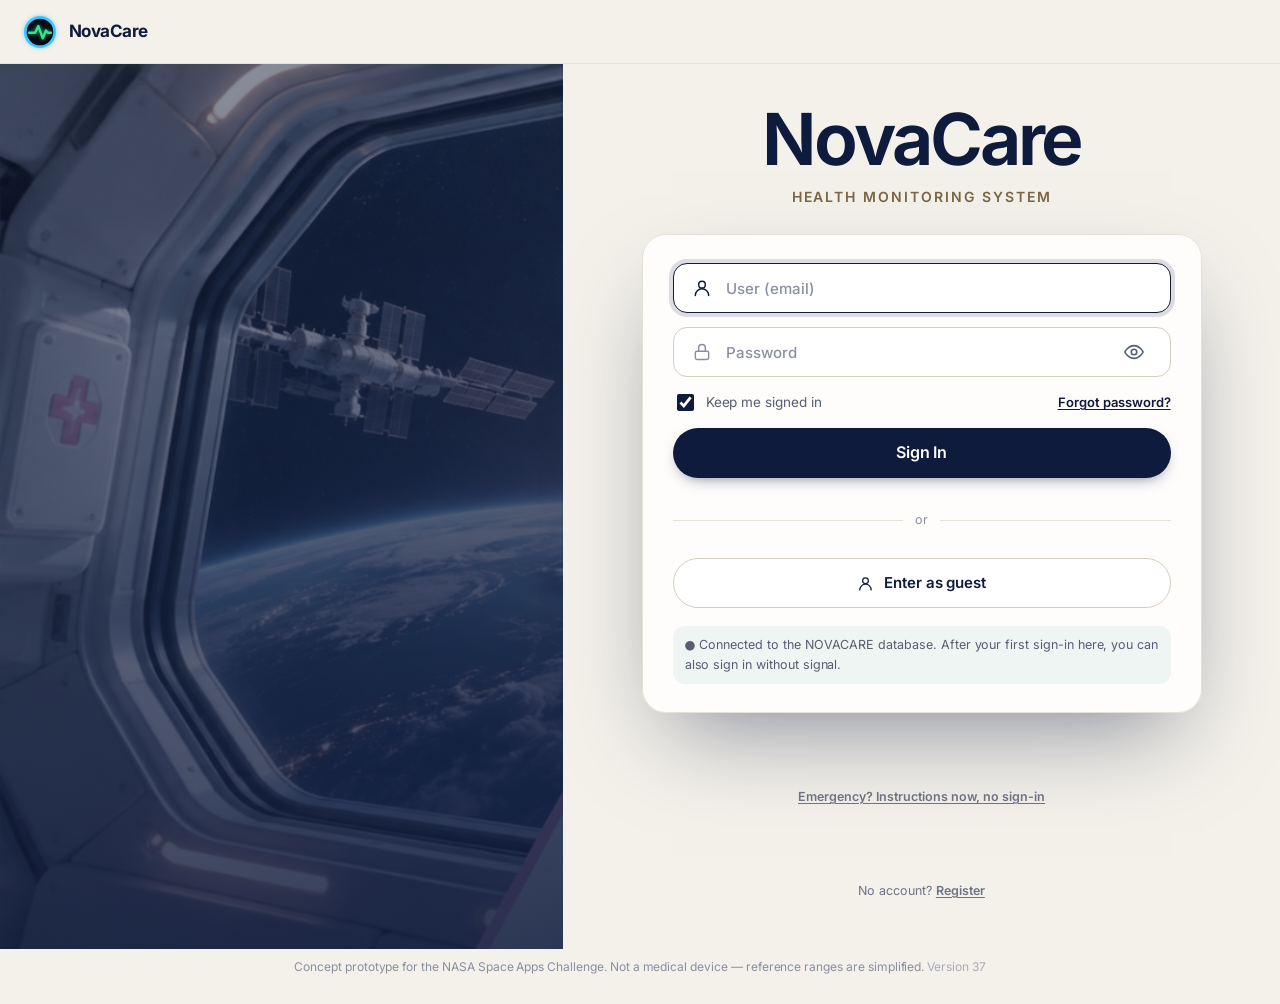
==== index.html @ 6ecf4dc8 "Fixes from the astronaut test: calibrated alerts, symptoms in the check-in, Spanish answers, version" ====
<!doctype html>
<html lang="en">
<head>
  <meta charset="utf-8">
  <meta name="viewport" content="width=device-width, initial-scale=1">
  <title>NovaCare — Health Monitoring System</title>
  <meta name="description" content="A self-assessment health monitor for astronauts on long-duration missions.">
  <link rel="icon" type="image/svg+xml" href="img/logo.svg">
  <link rel="apple-touch-icon" href="img/logo.svg">
  <link rel="preload" href="fonts/inter-latin-wght-normal.woff2" as="font" type="font/woff2" crossorigin>
  <link rel="preload" href="fonts/fraunces-latin-wght-normal.woff2" as="font" type="font/woff2" crossorigin>
  <link rel="stylesheet" href="css/styles.css">
  <meta name="theme-color" content="#0f1b3d">
  <script>try { document.documentElement.dataset.theme = localStorage.getItem("novacare.theme") || "light"; } catch (e) { document.documentElement.dataset.theme = "light"; }</script>
</head>
<body>
  <a class="skip" href="#app">Skip to content</a>
  <header class="top" id="top"></header>
  <div id="banner"></div>
  <div class="shell"><nav id="nav" aria-label="Sections"></nav><main id="app" tabindex="-1"></main></div>
  <footer class="foot">Concept prototype for the NASA Space Apps Challenge. Not a medical device — reference ranges are simplified. <span class="ver">Version 37</span></footer>
  <div id="modal" hidden></div>
  <div id="toast" role="status" aria-live="polite"></div>
  <script src="js/data.js"></script>
  <script src="js/osdr.js"></script>
  <script src="js/icons.js"></script>
  <script src="js/art.js"></script>
  <script src="js/config.js"></script>
  <script src="js/vendor/supabase.js"></script>
  <script src="js/auth.js"></script>
  <script src="js/engine.js"></script>
  <script src="js/crew.js"></script>
  <script src="js/missions.js"></script>
  <script src="js/sections.js"></script>
  <script src="js/medical.js"></script>
  <script src="js/kb.js"></script>
  <script src="js/rules.js"></script>
  <script src="js/llm.js"></script>
  <script src="js/status.js"></script>
  <script src="js/reminders.js"></script>
  <script src="js/predict.js"></script>
  <script src="js/log.js"></script>
  <script src="js/earth.js"></script>
  <script src="js/coach.js"></script>
  <script src="js/insight.js"></script>
  <script src="js/app.js"></script>
</body>
</html>
---- css/styles.css ----
/* NOVACARE — interface styles.
   Direction: a premium clinic you carry into orbit. Calm ivory and white surfaces (a dark
   mode for the sleep cycle), one deep-teal brand colour for action, status colours used only
   for health and always paired with a symbol or label. Fraunces for headlines and key
   numbers, Inter for everything you read and tap. Motion is quick, eased, and optional. */

@font-face { font-family: "Inter"; src: url("../fonts/inter-latin-wght-normal.woff2") format("woff2"); font-weight: 100 900; font-display: swap;
  unicode-range: U+0000-00FF, U+0131, U+0152-0153, U+02BB-02BC, U+02C6, U+02DA, U+02DC, U+0304, U+0308, U+0329, U+2000-206F, U+20AC, U+2122, U+2191, U+2193, U+2212, U+2215, U+FEFF, U+FFFD; }
@font-face { font-family: "Inter"; src: url("../fonts/inter-latin-ext-wght-normal.woff2") format("woff2"); font-weight: 100 900; font-display: swap;
  unicode-range: U+0100-02BA, U+02BD-02C5, U+02C7-02CC, U+02CE-02D7, U+02DD-02FF, U+0304, U+0308, U+0329, U+1D00-1DBF, U+1E00-1E9F, U+1EF2-1EFF, U+2020, U+20A0-20AB, U+20AD-20C0, U+2113, U+2C60-2C7F, U+A720-A7FF; }
@font-face { font-family: "Fraunces"; src: url("../fonts/fraunces-latin-wght-normal.woff2") format("woff2"); font-weight: 100 900; font-display: swap; }

/* ---------- tokens ---------- */
:root, [data-theme="light"] {
  color-scheme: light;
  --bg: #eaf5fc; --surface: #ffffff; --surface-2: #f1f7fd; --surface-3: #e2edf9;
  --line: #dde9f6; --line-strong: #c3d5ea; --glass-line: rgb(255 255 255 / 0.9);
  --ink: #0c1f6b; --muted: #55648f; --faint: #64729b;
  --brand: #0b2a8f; --brand-hover: #081f6e; --on-brand: #ffffff; --brand-soft: #e3ecff; --brand-ink: #0b2a8f;
  --accent: #ff4f9a; --accent-soft: #ffe4f0; --accent-ink: #cf2274;
  --ok: #157347; --warn: #9a5a00; --alert: #c03d0c; --crit: #bf2430; --none: #8a97b5;
  --sos: #c42530; --sos-hover: #a51e28; --sos-soft: #fdecec; --sos-ink: #9b1c25;
  --sh-1: 0 1px 2px rgb(20 50 120 / 0.04), 0 10px 28px -16px rgb(20 50 120 / 0.22);
  --sh-2: 0 2px 4px rgb(20 50 120 / 0.04), 0 18px 40px -18px rgb(20 50 120 / 0.3);
  --sh-3: 0 30px 70px -24px rgb(12 31 107 / 0.45);
  --overlay: rgb(12 24 70 / 0.38);
  --hero: linear-gradient(120deg, #e4f1ff 0%, #ffffff 58%, #ffeef6 100%);
  --holo: linear-gradient(180deg, #eaf6fe, #dcefff);
  --crew-0: #2f6bff; --crew-1: #cf2274; --crew-2: #7c5cff; --crew-3: #5b6788; --crew-4: #12806f; --crew-5: #c2540a;
}
[data-theme="dark"] {
  color-scheme: dark;
  --bg: #070d24; --surface: #101a3d; --surface-2: #15214a; --surface-3: #1c2a5a;
  --line: #22316a; --line-strong: #31437f; --glass-line: rgb(255 255 255 / 0.07);
  --ink: #e9eeff; --muted: #a6b3da; --faint: #8f9cc6;
  --brand: #8fb0ff; --brand-hover: #aec6ff; --on-brand: #06103a; --brand-soft: #1b2b66; --brand-ink: #a9c2ff;
  --accent: #ff7ab5; --accent-soft: #3c1b3d; --accent-ink: #ff9cc8;
  --ok: #46cf8f; --warn: #f0b44a; --alert: #f5925a; --crit: #f47378; --none: #7482ad;
  --sos: #d9343e; --sos-hover: #ef4650; --sos-soft: #3a1618; --sos-ink: #ffb3b6;
  --sh-1: 0 0 0 1px rgb(255 255 255 / 0.02), 0 12px 30px -18px rgb(0 0 0 / 0.7);
  --sh-2: 0 14px 36px -14px rgb(0 0 0 / 0.7);
  --sh-3: 0 30px 80px -20px rgb(0 0 0 / 0.8);
  --overlay: rgb(2 5 18 / 0.72);
  --hero: linear-gradient(120deg, #16245a 0%, #101a3d 60%, #2a1a45 100%);
  --holo: linear-gradient(180deg, #eaf6fe, #cfe6fb);
  --crew-0: #8fb0ff; --crew-1: #ff9cc8; --crew-2: #b9a6ff; --crew-3: #cbd5e1; --crew-4: #6fe0cf; --crew-5: #fdba74;
}
@property --tab { syntax: "<color>"; inherits: true; initial-value: #2f6bff; }
:root {
  --r-xs: 8px; --r-sm: 14px; --r: 24px; --r-lg: 28px;
  --serif: "Inter", system-ui, -apple-system, "Segoe UI", Roboto, sans-serif;
  --sans: "Inter", system-ui, -apple-system, "Segoe UI", Roboto, sans-serif;
  --head-h: 72px; --nav-w: 150px;
  --ease: cubic-bezier(0.22, 1, 0.36, 1);
  --t-fast: 140ms; --t: 220ms;
  transition: --tab 520ms ease;
}

/* ---------- base ---------- */
* { box-sizing: border-box; }
html { -webkit-text-size-adjust: 100%; scroll-behavior: smooth; scroll-padding-top: calc(var(--head-h) + 16px); scrollbar-color: var(--line-strong) transparent; }
body { margin: 0; background: var(--bg); color: var(--ink); font: 15px/1.55 var(--sans); min-height: 100vh; -webkit-font-smoothing: antialiased; transition: background-color var(--t) ease, color var(--t) ease; }
::selection { background: var(--brand); color: var(--on-brand); }
body.lock { overflow: hidden; }
h1, h2, h3, p { margin: 0; }
h1 { font: 750 32px/1.12 var(--serif); letter-spacing: -0.02em; text-wrap: balance; font-variation-settings: "opsz" 72; }
h2 { font-size: 16.5px; font-weight: 620; letter-spacing: -0.01em; text-wrap: balance; }
h3 { font-size: 12px; font-weight: 600; letter-spacing: 0.06em; text-transform: uppercase; color: var(--muted); }
button, select { font: inherit; color: inherit; cursor: pointer; background: none; border: 0; padding: 0; text-align: inherit; }
a { color: var(--brand-ink); text-underline-offset: 3px; }
:focus-visible { outline: 2px solid var(--brand); outline-offset: 2px; border-radius: 6px; }
.muted { color: var(--muted); } .small { font-size: 13px; } .center { text-align: center; }
.label { font-size: 12.5px; font-weight: 600; color: var(--muted); }
.sub { font-size: 13px; color: var(--muted); margin-top: 3px; }
.num, td, dd, .md b, .tile-v b, .kpi b, .row-val, .v-val, .d-val, .stats b, .crew-score b, .mh-day, .heat td, .counts b { font-feature-settings: "tnum" 1; }
.ic { width: 18px; height: 18px; flex: none; fill: none; stroke: currentColor; stroke-width: 1.75; stroke-linecap: round; stroke-linejoin: round; }
.ic.lg { width: 40px; height: 40px; stroke-width: 1.3; color: var(--brand-ink); }
.grow { flex: 1; min-width: 0; }
.skip { position: absolute; left: -999px; top: 8px; z-index: 100; background: var(--brand); color: var(--on-brand); padding: 8px 12px; border-radius: var(--r-sm); }
.skip:focus { left: 8px; }
.hide-s { display: inline-flex; }

/* status colours (always paired with a symbol or a word) */
.l0 { --c: var(--ok); } .l1 { --c: var(--warn); } .l2 { --c: var(--alert); } .l3 { --c: var(--crit); } .ln { --c: var(--none); }
.mk { color: var(--c); display: inline-block; width: 1em; text-align: center; font-size: 0.82em; flex: none; }
.dot { width: 8px; height: 8px; border-radius: 50%; background: var(--c); flex: none; display: inline-block; box-shadow: 0 0 0 3px color-mix(in srgb, var(--c) 18%, transparent); }
b.l0, b.l1, b.l2, b.l3, span.l0, span.l1, span.l2, span.l3, td.l0, td.l1, td.l2, td.l3, p.l2 { color: var(--c); }

/* ---------- header ---------- */
.top { position: sticky; top: 0; z-index: 20; height: var(--head-h); display: flex; align-items: center; gap: 16px; padding: 0 24px; background: color-mix(in srgb, var(--bg) 92%, transparent); border-bottom: 1px solid var(--line); }
.brand { display: flex; align-items: center; gap: 11px; min-width: 0; }
.brand svg { width: 34px; height: 34px; flex: none; }
.brand circle { fill: var(--brand); stroke: none; }
.brand path { fill: none; stroke: var(--on-brand); stroke-width: 2.2; stroke-linecap: round; stroke-linejoin: round; }
.brand b { display: block; font: 750 17px/1.1 var(--serif); letter-spacing: 0.01em; }
.brand span { font-size: 12px; color: var(--muted); }
.top-r { margin-left: auto; display: flex; align-items: center; gap: 8px; }
.chip { display: inline-flex; align-items: center; gap: 7px; height: 36px; padding: 0 12px; border-radius: 999px; background: var(--surface); border: 1px solid var(--line); font-size: 13px; color: var(--muted); white-space: nowrap; transition: color var(--t-fast), border-color var(--t-fast), background var(--t-fast); }
.chip .ic { width: 16px; height: 16px; }
.chip:hover { color: var(--ink); border-color: var(--line-strong); }
.chip.icon-only { width: 36px; padding: 0; justify-content: center; }
.chip.sync.synced .ic { color: var(--ok); } .chip.sync.offline .ic, .chip.sync.pending .ic { color: var(--warn); }
.chip.sync.relink, .chip.sync.error { border-color: color-mix(in srgb, var(--alert) 50%, var(--line)); color: var(--ink); } .chip.sync.relink .ic, .chip.sync.error .ic { color: var(--alert); }
.chip.sync.syncing .ic { animation: spin 1.1s linear infinite; }
@keyframes spin { to { transform: rotate(360deg); } }
.md { display: flex; align-items: center; gap: 6px; height: 36px; padding: 0 4px 0 13px; border-radius: 999px; background: var(--surface); border: 1px solid var(--line); font-size: 12px; font-weight: 600; color: var(--muted); }
.md b { font: 750 16px var(--serif); color: var(--ink); }
.md button { width: 28px; height: 28px; border-radius: 50%; display: grid; place-content: center; color: var(--brand-ink); transition: background var(--t-fast), color var(--t-fast); }
.md button:hover { background: var(--brand); color: var(--on-brand); }
.md .ic { width: 16px; height: 16px; }
.user-chip { display: flex; align-items: center; gap: 8px; height: 36px; padding: 0 4px; border-radius: 999px; background: var(--surface); border: 1px solid var(--line); font-size: 13px; }
.user-chip .avatar { width: 28px; height: 28px; border-radius: 50%; display: grid; place-content: center; background: var(--brand-soft); color: var(--brand-ink); font-weight: 700; font-size: 11px; }
.user-chip .uname { max-width: 140px; overflow: hidden; text-overflow: ellipsis; white-space: nowrap; }
.user-chip button { width: 28px; height: 28px; border-radius: 50%; display: grid; place-content: center; color: var(--muted); transition: color var(--t-fast), background var(--t-fast); }
.user-chip button:hover { background: var(--sos-soft); color: var(--crit); }
.user-chip .ic { width: 16px; height: 16px; }

/* ---------- shell ---------- */
.shell { display: grid; grid-template-columns: var(--nav-w) minmax(0, 1fr); min-height: calc(100vh - var(--head-h)); }
body.signed-out .shell { grid-template-columns: minmax(0, 1fr); } body.signed-out #nav { display: none; }
#nav { position: sticky; top: var(--head-h); height: calc(100vh - var(--head-h)); padding: 20px 14px; display: flex; flex-direction: column; }
#nav ul { position: relative; list-style: none; margin: 0; padding: 0; display: grid; gap: 4px; }
.ind { position: absolute; top: 0; left: 0; z-index: 0; pointer-events: none; border-radius: 12px; background: var(--surface); box-shadow: var(--sh-1), 0 0 0 1px var(--line); transition: transform 380ms var(--ease), width 380ms var(--ease), height 380ms var(--ease), opacity var(--t); }
.nav-i .ls { display: none; }
.nav-i .ic { transition: transform 380ms var(--ease), color var(--t-fast); } .nav-i.on .ic { transform: scale(1.12); } .nav-i:active { transform: scale(0.97); }
.brand[data-act] { cursor: pointer; border-radius: 12px; }
.nav-i { position: relative; z-index: 1; width: 100%; display: flex; align-items: center; gap: 12px; padding: 10px 14px; border-radius: 12px; color: var(--muted); font-size: 14.5px; font-weight: 550; transition: color var(--t-fast), background var(--t-fast), box-shadow var(--t-fast); }
.nav-i:hover { color: var(--ink); background: var(--surface-3); }
.nav-i.on { color: var(--ink); }
.nav-i.on .ic { color: var(--brand-ink); }
.nav-badge { margin-left: auto; min-width: 20px; height: 20px; padding: 0 6px; border-radius: 10px; background: var(--sos); color: #fff; font: 700 11px/20px var(--sans); font-style: normal; text-align: center; }
.nav-foot { margin-top: auto; padding: 0 14px; font-size: 12px; color: var(--faint); }

#banner:empty { display: none; }
.banner { display: flex; align-items: center; gap: 12px; padding: 11px 24px; background: var(--sos); color: #fff; font-size: 14px; }
.banner + .banner { border-top: 1px solid rgb(255 255 255 / 0.25); }
.banner p { flex: 1; min-width: 0; } .banner .ic { width: 20px; height: 20px; }

main { width: 100%; max-width: 1240px; margin: 0 auto; padding: 28px 32px 56px; display: grid; gap: 20px; align-content: start; outline: none; }
.foot { text-align: center; color: var(--faint); font-size: 12px; padding: 8px 20px 28px; }
body:not(.signed-out) .foot { display: none; }

/* page header & personal sub-navigation */
.page-h { display: flex; align-items: flex-end; justify-content: space-between; gap: 16px; flex-wrap: wrap; }
.page-h p { color: var(--muted); font-size: 14.5px; margin-top: 6px; max-width: 70ch; }
.page-a { display: flex; gap: 8px; flex-wrap: wrap; }
.subnav { position: relative; display: inline-flex; gap: 2px; padding: 4px; background: var(--surface-3); border-radius: 999px; justify-self: start; max-width: 100%; overflow-x: auto; scrollbar-width: none; }
.subnav button { display: inline-flex; align-items: center; gap: 8px; padding: 8px 16px; border-radius: 999px; font-size: 14px; font-weight: 550; color: var(--muted); white-space: nowrap; transition: color var(--t-fast), background var(--t-fast), box-shadow var(--t-fast); }
.subnav button:hover { color: var(--ink); }
.subnav button { position: relative; z-index: 1; }
.subnav button.on { color: var(--ink); }
.subnav .ind { border-radius: 999px; box-shadow: var(--sh-1), 0 1px 3px rgb(16 32 31 / 0.08); }
.subnav button.on .ic { color: var(--brand-ink); }
.subnav .ic { width: 16px; height: 16px; }

/* ---------- surfaces ---------- */
.card { background: var(--surface); border: 1px solid var(--line); border-radius: var(--r); padding: 22px; min-width: 0; box-shadow: var(--sh-1); }
.card-h { display: flex; justify-content: space-between; align-items: baseline; gap: 12px; margin-bottom: 14px; flex-wrap: wrap; }
.pad { padding: 0 2px; }
.empty { color: var(--muted); padding: 8px 0; }
.empty-state { display: grid; justify-items: center; text-align: center; gap: 12px; padding: 56px 24px; }
.empty-state p { color: var(--muted); max-width: 52ch; }
.code { letter-spacing: 0.06em; color: var(--brand-ink); }
.foot-note { display: flex; align-items: center; gap: 8px; } .foot-note .ic { width: 16px; height: 16px; color: var(--brand-ink); }

/* ---------- controls ---------- */
.btn { display: inline-flex; align-items: center; justify-content: center; gap: 8px; min-height: 40px; padding: 9px 16px; border-radius: var(--r-sm); font-weight: 600; font-size: 14px; text-align: center; text-decoration: none; transition: background var(--t-fast), border-color var(--t-fast), color var(--t-fast), box-shadow var(--t-fast); }
.btn .ic { width: 17px; height: 17px; }
.btn.primary { background: var(--brand); color: var(--on-brand); box-shadow: 0 1px 2px rgb(15 92 88 / 0.25); }
.btn.primary:hover { background: var(--brand-hover); }
.btn.primary:disabled { background: var(--surface-3); color: var(--faint); box-shadow: none; cursor: not-allowed; }
.btn.ghost { background: var(--surface); color: var(--ink); border: 1px solid var(--line-strong); }
.btn.ghost:hover { background: var(--surface-2); border-color: var(--muted); }
.btn.quiet { color: var(--brand-ink); background: transparent; }
.btn.quiet:hover { background: var(--brand-soft); }
.btn.danger:hover { color: var(--crit); border-color: var(--crit); }
.btn.sos { background: var(--sos); color: #fff; } .btn.sos:hover { background: var(--sos-hover); }
.btn.light { background: #fff; color: #8f1a22; } .btn.light:hover { background: #ffe9ea; }
.btn.ghost-light { border: 1px solid rgb(255 255 255 / 0.6); color: #fff; } .btn.ghost-light:hover { background: rgb(255 255 255 / 0.12); }
.btn.sm { min-height: 32px; padding: 5px 12px; font-size: 13px; gap: 6px; } .btn.sm .ic { width: 15px; height: 15px; }
.btn.lg { min-height: 48px; padding: 12px 20px; font-size: 15px; border-radius: 12px; }
.btn-note { font-weight: 500; opacity: 0.8; padding-left: 8px; margin-left: 2px; border-left: 1px solid currentColor; }
.btn.big { width: 100%; padding: 12px; font-size: 16px; flex-direction: column; gap: 0; } .btn.big small { font-weight: 500; font-size: 12px; opacity: 0.8; }
.btn.more { margin-top: 10px; }
.btnrow { display: flex; gap: 8px; flex-wrap: wrap; } .btnrow.end { justify-content: flex-end; margin-top: 18px; } .btnrow.col { flex-direction: column; } .btnrow.col .btn { width: 100%; }
.pill { display: inline-flex; align-items: center; gap: 5px; white-space: nowrap; font-size: 12px; font-weight: 600; padding: 3px 10px; border-radius: 999px; color: var(--c); background: color-mix(in srgb, var(--c) 11%, transparent); }
.tag { display: inline-flex; align-items: center; font-size: 11.5px; font-weight: 600; padding: 2px 9px; border-radius: 999px; background: var(--surface-2); border: 1px solid var(--line); color: var(--muted); white-space: nowrap; }
.tag.sm { font-size: 10.5px; padding: 1px 7px; }
.tag.link { transition: border-color var(--t-fast), color var(--t-fast); } .tag.link:hover { border-color: var(--brand); color: var(--ink); }
.tag.link.l0, .tag.link.l1, .tag.link.l2, .tag.link.l3 { color: var(--c); }
.due { font-style: normal; font-size: 10px; font-weight: 700; text-transform: uppercase; letter-spacing: 0.06em; color: var(--brand-ink); background: var(--brand-soft); border-radius: 4px; padding: 1px 6px; margin-left: 8px; }
.meter { display: block; height: 6px; background: var(--surface-3); border-radius: 99px; overflow: hidden; margin-top: 6px; }
.meter i { display: block; height: 100%; background: var(--brand); border-radius: 99px; transition: width 500ms var(--ease); }
.meter.big { height: 8px; }
details > summary { cursor: pointer; list-style: none; } details > summary::-webkit-details-marker { display: none; }
.about { margin-top: 12px; border-top: 1px solid var(--line); padding-top: 10px; }
.about summary { font-size: 13.5px; font-weight: 600; color: var(--brand-ink); display: inline-flex; align-items: center; gap: 6px; }
.about summary::after { content: "+"; font-weight: 500; transition: transform var(--t-fast); }
.about[open] summary::after { transform: rotate(45deg); }
.about p { font-size: 14px; color: var(--muted); margin-top: 8px; max-width: 70ch; } .about p b { color: var(--ink); }
.disclose > summary { display: flex; align-items: baseline; gap: 12px; flex-wrap: wrap; }
.disclose > summary .ic { margin-left: auto; align-self: center; color: var(--muted); transition: transform var(--t) var(--ease); }
.disclose[open] > summary .ic { transform: rotate(90deg); }
.disclose[open] > summary { margin-bottom: 14px; }

/* forms */
.fields { display: grid; gap: 18px; align-content: start; }
.field { display: grid; gap: 7px; } .field > label { font-size: 13px; font-weight: 600; color: var(--muted); } .field > label.sm { font-size: 12px; }
.field-row { display: grid; grid-template-columns: repeat(auto-fit, minmax(150px, 1fr)); gap: 12px; }
.hint { font-size: 12.5px; color: var(--faint); margin-top: -6px; }
input.text, select.text { width: 100%; min-height: 44px; padding: 10px 13px; border-radius: var(--r-sm); background: var(--surface); border: 1px solid var(--line-strong); color: var(--ink); font: inherit; transition: border-color var(--t-fast), box-shadow var(--t-fast); }
input.text:hover, select.text:hover { border-color: var(--muted); }
input.text:focus, select.text:focus { outline: none; border-color: var(--brand); box-shadow: 0 0 0 4px color-mix(in srgb, var(--brand) 16%, transparent); }
input.text::placeholder { color: var(--faint); }
select.text { appearance: none; padding-right: 36px; background-image: url("data:image/svg+xml,%3Csvg xmlns='http://www.w3.org/2000/svg' viewBox='0 0 24 24' fill='none' stroke='%2356676a' stroke-width='2' stroke-linecap='round'%3E%3Cpath d='M6 9l6 6 6-6'/%3E%3C/svg%3E"); background-repeat: no-repeat; background-position: right 12px center; background-size: 16px; }
.remember { display: flex; align-items: center; gap: 9px; font-size: 13.5px; color: var(--muted); cursor: pointer; }
.remember input { accent-color: var(--brand); width: 17px; height: 17px; }

/* ---------- personal: overview ---------- */
.hero { display: grid; grid-template-columns: 1fr auto; gap: 32px; align-items: center; padding: 30px 32px; background: var(--hero); }
.hero-greet { font-size: 14px; font-weight: 600; color: var(--brand-ink); }
.hero-title { font: 750 30px/1.2 var(--serif); letter-spacing: -0.02em; margin: 6px 0 20px; max-width: 24ch; font-variation-settings: "opsz" 72; }
.hero-cta { display: flex; gap: 10px; flex-wrap: wrap; align-items: center; }
.hero-facts { display: flex; gap: 32px; flex-wrap: wrap; margin: 24px 0 0; padding-top: 18px; border-top: 1px solid color-mix(in srgb, var(--brand) 14%, var(--line)); }
.hero-facts dt { font-size: 12px; color: var(--muted); }
.hero-facts dd { margin: 2px 0 0; font-size: 14px; font-weight: 550; min-width: 120px; }
.hero-ring { padding-right: 8px; }
.ring { position: relative; width: 176px; margin: 0 auto; }
.ring svg { display: block; width: 100%; }
.ring circle { fill: none; stroke-width: 9; } .ring .bg { stroke: color-mix(in srgb, var(--ink) 7%, transparent); }
.ring .fg { stroke: var(--c); stroke-linecap: round; transition: stroke-dashoffset 900ms var(--ease); }
.ring-in { position: absolute; inset: 0; display: grid; place-content: center; text-align: center; }
.ring-in b { font: 750 52px/1 var(--serif); letter-spacing: -0.03em; }
.ring-in span { font-size: 12px; color: var(--muted); margin-top: 4px; }
.ring-word { text-align: center; font-weight: 600; color: var(--c); margin-top: 10px; font-size: 14px; }
.alldone { display: inline-flex; gap: 8px; align-items: center; color: var(--ok); font-weight: 600; padding: 11px 16px; border-radius: 12px; background: color-mix(in srgb, var(--ok) 10%, var(--surface)); }
.alldone .ic { width: 17px; height: 17px; }

.tiles { display: grid; grid-template-columns: repeat(5, minmax(0, 1fr)); gap: 12px; }
.tile { position: relative; display: grid; gap: 4px; align-content: start; text-align: left; padding: 16px 16px 14px; border-radius: var(--r); background: var(--surface); border: 1px solid var(--line); box-shadow: var(--sh-1); overflow: hidden; transition: border-color var(--t-fast), box-shadow var(--t-fast); }
.tile:hover { border-color: var(--line-strong); box-shadow: var(--sh-2); }
.tile-l { font-size: 12.5px; color: var(--muted); font-weight: 550; }
.tile-v { display: flex; align-items: baseline; gap: 4px; }
.tile-v b { font: 750 30px/1.1 var(--serif); letter-spacing: -0.02em; }
.tile-v small { font-size: 12px; color: var(--faint); }
.tile-s { display: flex; align-items: center; gap: 7px; font-size: 12.5px; color: var(--muted); }
.tile-s .dot { width: 7px; height: 7px; }
.tile .spark { position: absolute; right: 10px; top: 14px; width: 64px; height: 24px; opacity: 0.9; }
.spark { width: 110px; height: 32px; flex: none; } .spark path { fill: none; stroke: var(--c); stroke-width: 1.8; stroke-linejoin: round; stroke-linecap: round; } .spark circle { fill: var(--c); }

.grid-over { display: grid; grid-template-columns: minmax(0, 1.1fr) minmax(0, 1fr); gap: 20px; align-items: start; }
.sys-wrap { display: grid; grid-template-columns: 150px 1fr; gap: 20px; align-items: start; }
.bodycard { display: flex; justify-content: center; }
.body { width: 100%; max-height: 330px; }
.body .sil { fill: var(--surface-2); stroke: var(--line-strong); }
.part { cursor: pointer; outline: none; }
.part > * { fill: var(--c); fill-opacity: 0.32; stroke: var(--c); stroke-width: 1.5; transition: fill-opacity var(--t-fast); }
.part:hover > *, .part:focus-visible > * { fill-opacity: 0.6; }
.part.sel > * { fill-opacity: 0.75; stroke: var(--ink); stroke-width: 2.4; }
.part .shield { fill: none; stroke-dasharray: 3 7; stroke-width: 3; stroke-linecap: round; fill-opacity: 1; }
.part .hit { fill: none; stroke: transparent; stroke-width: 18; pointer-events: stroke; }
.part.sel .shield { stroke: var(--ink); } .part.sel .hit { stroke: transparent; }
.part.l2 > *, .part.l3 > * { animation: throb 2.2s ease-in-out infinite; }
.beat { transform-box: fill-box; transform-origin: center; animation: beat 1s ease-in-out infinite !important; }
@keyframes beat { 0%, 100% { transform: scale(1); } 12% { transform: scale(1.14); } 24% { transform: scale(1); } 36% { transform: scale(1.08); } 48% { transform: scale(1); } }
@keyframes throb { 50% { fill-opacity: 0.6; } }
.sysinfo { display: grid; gap: 14px; min-width: 0; }
.syslist { display: flex; flex-wrap: wrap; gap: 6px; }
.sysbtn { display: inline-flex; align-items: center; gap: 8px; padding: 6px 11px; border-radius: 999px; border: 1px solid var(--line); background: var(--surface); font-size: 13px; font-weight: 550; color: var(--muted); transition: border-color var(--t-fast), background var(--t-fast), color var(--t-fast); }
.sysbtn .dot { width: 7px; height: 7px; box-shadow: none; }
.sysbtn:hover { color: var(--ink); border-color: var(--line-strong); }
.sysbtn.on { color: var(--ink); background: color-mix(in srgb, var(--c) 10%, var(--surface)); border-color: color-mix(in srgb, var(--c) 45%, var(--line)); }
.sys-name { display: flex; align-items: center; gap: 10px; text-transform: none; letter-spacing: -0.01em; font-size: 16px; color: var(--ink); }
.rows { list-style: none; margin: 10px 0 0; padding: 0; display: grid; gap: 6px; }
.rows button { width: 100%; display: grid; grid-template-columns: 1fr auto; align-items: baseline; gap: 2px 10px; padding: 10px 12px; border-radius: 12px; background: var(--surface-2); border: 1px solid transparent; transition: border-color var(--t-fast), background var(--t-fast); }
.rows button:hover { border-color: var(--line-strong); background: var(--surface); }
.rows .rbar { grid-column: 1 / -1; }
.row-name { font-size: 14px; font-weight: 550; }
.row-val { font: 750 17px var(--serif); color: var(--c); } .row-val small { font: 500 12px var(--sans); color: var(--faint); }
.hz { display: flex; gap: 6px; flex-wrap: wrap; align-items: center; font-size: 12.5px; color: var(--muted); }
.rbar { position: relative; display: flex; gap: 2px; height: 6px; margin: 8px 0 2px; width: 100%; }
.rbar i { background: var(--c); opacity: 0.35; border-radius: 2px; min-width: 0; }
.rbar i:first-child { border-radius: 99px 2px 2px 99px; } .rbar i:last-of-type { border-radius: 2px 99px 99px 2px; }
.rbar b { position: absolute; top: -4px; width: 4px; height: 14px; margin-left: -2px; background: var(--ink); border-radius: 2px; box-shadow: 0 0 0 2px var(--surface); transition: left 300ms var(--ease); }

/* advisories */
.adv { border: 1px solid var(--line); border-radius: 14px; background: var(--surface); margin-top: 8px; transition: border-color var(--t-fast), box-shadow var(--t-fast); }
.adv:first-of-type { margin-top: 0; }
.adv[open] { border-color: color-mix(in srgb, var(--c) 35%, var(--line)); box-shadow: var(--sh-2); }
.adv summary { display: flex; gap: 12px; align-items: center; padding: 13px 14px; }
.adv-sym { width: 30px; height: 30px; border-radius: 50%; display: grid; place-content: center; color: var(--c); background: color-mix(in srgb, var(--c) 12%, transparent); font-size: 13px; flex: none; }
.adv-main { flex: 1; display: grid; min-width: 0; } .adv-main b { font-weight: 600; } .adv-main small { color: var(--muted); font-size: 13px; }
.adv-tags { display: flex; gap: 6px; align-items: center; flex-wrap: wrap; justify-content: flex-end; }
.adv-body { padding: 0 16px 16px 56px; display: grid; gap: 12px; justify-items: start; }
.adv-body ol { margin: 0; padding-left: 18px; display: grid; gap: 5px; max-width: 70ch; font-size: 14.5px; }
.esc { font-size: 13.5px; background: color-mix(in srgb, var(--c, var(--brand)) 8%, var(--surface)); border-radius: 12px; padding: 10px 14px; max-width: 72ch; }
.esc b { color: var(--c, var(--brand-ink)); }

/* vitals */
.grid-vitals { display: grid; grid-template-columns: repeat(auto-fill, minmax(240px, 1fr)); gap: 14px; }
.vital { cursor: pointer; display: grid; gap: 6px; transition: border-color var(--t-fast), box-shadow var(--t-fast); }
.vital:hover { border-color: var(--line-strong); box-shadow: var(--sh-2); }
.vital header { display: flex; justify-content: space-between; align-items: center; }
.vital h3 { color: var(--ink); font-size: 13.5px; text-transform: none; letter-spacing: 0; font-weight: 600; }
.v-main { display: flex; justify-content: space-between; align-items: flex-end; gap: 8px; }
.v-val { font: 750 30px/1.1 var(--serif); letter-spacing: -0.02em; } .v-val small { font: 500 13px var(--sans); color: var(--faint); }
.vital footer { display: flex; align-items: center; gap: 8px; font-size: 12px; margin-top: 4px; } .vital footer .btn { margin-left: auto; }

/* today */
.grid-routine { display: grid; grid-template-columns: 1.3fr 1fr; gap: 20px; align-items: start; }
.col { display: grid; gap: 20px; }
.tasks { list-style: none; padding: 0; margin: 16px 0; display: grid; gap: 8px; }
.tasks button { width: 100%; display: flex; align-items: center; gap: 14px; padding: 13px 14px; border-radius: 14px; background: var(--surface-2); border: 1px solid transparent; min-height: 60px; transition: border-color var(--t-fast), background var(--t-fast); }
.tasks button:hover { border-color: var(--line-strong); background: var(--surface); }
.box { width: 24px; height: 24px; flex: none; border-radius: 7px; border: 2px solid var(--line-strong); display: grid; place-content: center; color: var(--on-brand); transition: background var(--t-fast), border-color var(--t-fast); }
.box .ic { width: 15px; height: 15px; stroke-width: 2.6; }
.done .box { background: var(--ok); border-color: var(--ok); }
.done .t-main b { text-decoration: line-through; text-decoration-color: var(--faint); color: var(--muted); }
.t-main { flex: 1; display: grid; } .t-main b { font-weight: 600; } .t-main small { color: var(--muted); font-size: 13px; }
.t-side { display: grid; text-align: right; font-size: 13px; color: var(--brand-ink); font-weight: 600; } .t-side em { font-style: normal; font-size: 11.5px; color: var(--faint); font-weight: 500; }
.done .t-side { color: var(--ok); }
.rank h2 { font: 750 26px var(--serif); }
.stats { display: grid; grid-template-columns: repeat(3, 1fr); gap: 8px; margin-top: 14px; }
.stats div { background: var(--surface-2); border-radius: 12px; padding: 12px; text-align: center; display: grid; }
.stats b { font: 750 24px var(--serif); } .stats span { font-size: 12px; color: var(--muted); }
.badges { display: grid; grid-template-columns: repeat(auto-fill, minmax(112px, 1fr)); gap: 8px; }
.badge { display: grid; justify-items: center; text-align: center; gap: 2px; padding: 12px 6px; border-radius: 12px; background: var(--surface-2); opacity: 0.45; }
.badge.got { opacity: 1; }
.badge i { font-style: normal; width: 44px; height: 44px; border-radius: 50%; display: grid; place-content: center; font: 750 16px var(--serif); border: 1.5px dashed var(--line-strong); margin-bottom: 4px; }
.badge.got i { border: 1.5px solid var(--brand); color: var(--brand-ink); background: var(--brand-soft); }
.badge b { font-size: 13px; font-weight: 600; } .badge small { font-size: 11px; color: var(--muted); line-height: 1.3; }
.strip { display: flex; gap: 4px; align-items: flex-end; }
.sd { flex: 1; display: grid; gap: 4px; text-align: center; }
.sd span { height: 60px; background: var(--surface-2); border-radius: 6px; display: flex; align-items: flex-end; overflow: hidden; }
.sd i { width: 100%; background: var(--c); opacity: 0.75; border-radius: 4px 4px 0 0; } .sd small { font-size: 10px; color: var(--faint); }

/* hazards */
.envcard .card-h { align-items: center; }
.facts { margin: 0; display: grid; gap: 10px; }
.facts.wide { grid-template-columns: repeat(auto-fit, minmax(170px, 1fr)); margin-bottom: 12px; gap: 14px; }
.facts dt { font-size: 12px; color: var(--muted); } .facts dd { margin: 2px 0 0; font-size: 14px; font-weight: 550; }
.grid-haz { display: grid; grid-template-columns: repeat(auto-fit, minmax(240px, 1fr)); gap: 14px; }
.haz { display: grid; gap: 10px; align-content: start; } .haz p { font-size: 14px; color: var(--muted); } .haz p b { color: var(--ink); }
.haz-h { display: flex; align-items: center; gap: 12px; }
.haz-h i { font: 750 20px var(--serif); font-style: normal; width: 40px; height: 40px; border-radius: 12px; display: grid; place-content: center; background: var(--brand-soft); color: var(--brand-ink); }
.haz-h h3 { font-size: 16px; text-transform: none; letter-spacing: -0.01em; color: var(--ink); }

/* ---------- modal sheets ---------- */
#modal { position: fixed; inset: 0; z-index: 50; background: var(--overlay); display: grid; place-items: center; padding: 20px; overflow: auto; }
#modal[hidden] { display: none; }
#modal.fresh { animation: fade var(--t) ease both; } #modal.fresh .sheet { animation: pop 260ms var(--ease) both; }
#modal.out { animation: fadeout 160ms ease both; } #modal.out .sheet { animation: sink 160ms ease both; }
@keyframes fade { from { opacity: 0; } } @keyframes fadeout { to { opacity: 0; } }
@keyframes pop { from { opacity: 0; transform: translateY(14px) scale(0.985); } }
@keyframes sink { to { opacity: 0; transform: translateY(8px) scale(0.99); } }
.sheet { width: min(980px, 100%); max-height: calc(100vh - 40px); display: flex; flex-direction: column; background: var(--surface); border: 1px solid var(--line); border-radius: var(--r-lg); box-shadow: var(--sh-3); }
.sheet.narrow { width: min(580px, 100%); }
.sheet > header { display: flex; justify-content: space-between; align-items: flex-start; gap: 14px; padding: 22px 24px 14px; }
.sheet > header h2 { font: 750 24px/1.2 var(--serif); letter-spacing: -0.015em; }
.sheet > .meter { margin: 0 24px; }
.x { width: 36px; height: 36px; border-radius: 50%; display: grid; place-content: center; color: var(--muted); background: var(--surface-2); flex: none; transition: background var(--t-fast), color var(--t-fast); }
.x:hover { color: var(--ink); background: var(--surface-3); }
.sheet-b { padding: 16px 24px 22px; overflow: auto; min-height: 0; flex: 1 1 auto; display: grid; grid-template-columns: 1.1fr 1fr; gap: 28px; }
.sheet-b.one { display: flex; flex-direction: column; gap: 16px; } .sheet-b.one > * { flex: none; }
.sheet > footer { display: flex; justify-content: space-between; gap: 10px; padding: 14px 24px 20px; border-top: 1px solid var(--line); }
.sheet.narrow > footer { justify-content: center; }
.stepper { display: grid; grid-template-columns: 56px 1fr auto 56px; align-items: center; gap: 8px; background: var(--surface-2); border: 1px solid var(--line); border-radius: 14px; padding: 6px; transition: border-color var(--t-fast); }
.stepper:focus-within { border-color: var(--brand); }
.stepper button { height: 52px; border-radius: 10px; background: var(--surface); text-align: center; font-size: 24px; color: var(--brand-ink); box-shadow: var(--sh-1); } .stepper button:hover { background: var(--brand-soft); }
.stepper input { width: 100%; min-width: 0; background: none; border: 0; color: var(--ink); font: 750 36px var(--serif); text-align: right; outline: none; -moz-appearance: textfield; appearance: textfield; }
.stepper input::-webkit-outer-spin-button, .stepper input::-webkit-inner-spin-button { -webkit-appearance: none; }
.stepper input::placeholder { color: var(--line-strong); }
.stepper span { color: var(--muted); font-size: 14px; padding-right: 4px; }
.scale { display: grid; grid-auto-flow: column; grid-auto-columns: 1fr; gap: 6px; }
.scale button { display: grid; justify-items: center; gap: 2px; padding: 12px 4px; border-radius: 12px; border: 1px solid var(--line); background: var(--surface); font-size: 12px; text-align: center; color: var(--muted); min-height: 72px; transition: border-color var(--t-fast), background var(--t-fast); }
.scale button b { font: 750 22px var(--serif); color: var(--ink); } .scale button:hover { border-color: var(--line-strong); }
.scale button.on { background: var(--brand); border-color: var(--brand); color: var(--on-brand); } .scale button.on b { color: var(--on-brand); }
.readout p { font-size: 13.5px; margin-top: 6px; }
.guide { display: grid; gap: 8px; align-content: start; border-left: 1px solid var(--line); padding-left: 28px; }
.guide ol, .d-cols ol { margin: 0; padding-left: 20px; display: grid; gap: 4px; font-size: 14px; } .guide p, .d-cols p { font-size: 14px; color: var(--muted); }
.guide h3:not(:first-child), .d-cols h3:not(:first-child) { margin-top: 8px; }
.envs { display: grid; gap: 6px; }
.envs button { display: grid; padding: 11px 14px; border-radius: 12px; border: 1px solid var(--line); background: var(--surface); transition: border-color var(--t-fast), background var(--t-fast); } .envs b { font-weight: 600; } .envs small { color: var(--muted); font-size: 12px; }
.envs button:hover { border-color: var(--line-strong); } .envs button.on { border-color: var(--brand); background: var(--brand-soft); }
.done-top { display: grid; justify-items: center; gap: 10px; }
.d-top { display: flex; align-items: center; gap: 16px; flex-wrap: wrap; } .d-top .btn { margin-left: auto; }
.d-val { font: 750 46px/1 var(--serif); color: var(--c); letter-spacing: -0.02em; } .d-val small { font: 500 15px var(--sans); color: var(--faint); }
.d-side { display: grid; gap: 4px; justify-items: start; font-size: 13px; }
.seg { display: inline-flex; gap: 2px; background: var(--surface-3); border-radius: 999px; padding: 3px; justify-self: start; margin-top: 6px; }
.seg button { padding: 6px 14px; border-radius: 999px; font-size: 13px; font-weight: 600; color: var(--muted); transition: background var(--t-fast), color var(--t-fast); } .seg button.on { background: var(--surface); color: var(--ink); box-shadow: var(--sh-1); }
.d-cols { display: grid; grid-template-columns: repeat(3, 1fr); gap: 22px; margin-top: 6px; }
.d-cols > div { display: grid; gap: 8px; align-content: start; }
table { border-collapse: collapse; width: 100%; font-size: 13px; }
.d-cols td { padding: 5px 6px 5px 0; border-bottom: 1px solid var(--line); } .d-cols td:first-child { color: var(--muted); white-space: nowrap; }

/* charts */
.chart { display: block; width: 100%; height: auto; aspect-ratio: var(--ar, 680 / 250); background: var(--surface-2); border-radius: 14px; }
.chart .grid { stroke: var(--line-strong); stroke-width: 1; stroke-dasharray: 2 5; } .chart .ax { fill: var(--muted); font: 11px var(--sans); }
.chart .band { fill: var(--c); opacity: 0.1; } .chart .band.l0 { opacity: 0.12; }
.chart .line { fill: none; stroke: var(--brand); stroke-width: 2.2; stroke-linejoin: round; stroke-linecap: round; stroke-dasharray: 1; stroke-dashoffset: 1; animation: draw 1s var(--ease) forwards; }
@keyframes draw { to { stroke-dashoffset: 0; } }
.chart .pt { fill: var(--c); stroke: var(--surface); stroke-width: 2; transition: r var(--t-fast); } .chart .pt:hover { r: 7; }
.chart .range { fill: var(--brand); opacity: 0.12; }
.chart .cline { fill: none; stroke-width: 2.2; stroke-linejoin: round; stroke-linecap: round; }
.chart .dlabel { font: 600 12px var(--sans); }
.chart-empty { padding: 40px; text-align: center; color: var(--muted); background: var(--surface-2); border-radius: 14px; }
.chart-key { display: flex; gap: 16px; flex-wrap: wrap; font-size: 12px; color: var(--muted); margin-top: 10px; }
.chart-key i { display: inline-block; width: 12px; height: 12px; border-radius: 3px; background: var(--c); opacity: 0.45; margin-right: 6px; vertical-align: -1px; }
.chart-key .key-line { background: var(--brand); opacity: 1; height: 3px; vertical-align: 3px; } .chart-key .key-range { background: var(--brand); opacity: 0.22; }
.legend { display: flex; gap: 14px; flex-wrap: wrap; justify-content: center; font-size: 12px; margin-top: 10px; } .legend span { color: var(--c); }

/* toast */
#toast { position: fixed; left: 50%; bottom: 28px; transform: translate(-50%, 16px); background: var(--ink); color: var(--bg); font-weight: 600; font-size: 14px; padding: 11px 18px; border-radius: 999px; opacity: 0; pointer-events: none; transition: opacity var(--t) var(--ease), transform var(--t) var(--ease); z-index: 60; max-width: calc(100vw - 32px); box-shadow: var(--sh-3); }
#toast.on { opacity: 1; transform: translate(-50%, 0); }

/* ---------- sign-in ---------- */
.auth { display: grid; grid-template-columns: 1.05fr 1fr; gap: 48px; align-items: center; max-width: 1020px; width: 100%; margin: 5vh auto; }
.auth-side h2 { font: 750 44px/1.08 var(--serif); letter-spacing: -0.025em; margin-bottom: 14px; font-variation-settings: "opsz" 96; }
.auth-side > p { font-size: 16px; color: var(--muted); max-width: 46ch; }
.locked { list-style: none; padding: 0; margin: 26px 0 0; display: grid; gap: 4px; }
.locked li { display: flex; gap: 14px; align-items: center; padding: 10px 0; border-bottom: 1px solid var(--line); }
.locked li:last-child { border-bottom: 0; }
.locked li > .ic { width: 34px; height: 34px; padding: 8px; border-radius: 50%; background: var(--brand-soft); color: var(--brand-ink); }
.locked b { display: block; font-size: 14.5px; font-weight: 600; } .locked small { color: var(--muted); font-size: 13px; }
.auth-card { padding: 28px; display: grid; gap: 18px; box-shadow: var(--sh-2); border-radius: var(--r-lg); }
.auth-tabs { display: grid; grid-template-columns: 1fr 1fr; background: var(--surface-3); border-radius: 999px; padding: 4px; }
.auth-tabs button { text-align: center; padding: 9px; border-radius: 999px; font-weight: 600; font-size: 14px; color: var(--muted); transition: background var(--t-fast), color var(--t-fast), box-shadow var(--t-fast); }
.auth-tabs button:hover { color: var(--ink); }
.auth-tabs button.on { background: var(--surface); color: var(--ink); box-shadow: var(--sh-1), 0 1px 3px rgb(16 32 31 / 0.08); }
#auth-form { gap: 14px; }
.auth-err { color: var(--crit); font-size: 13.5px; min-height: 1.2em; margin: -4px 0; } .auth-err:empty { display: none; }
button.link { color: var(--brand-ink); font-weight: 600; } button.link:hover { text-decoration: underline; }
.conn { font-size: 12.5px; color: var(--muted); padding: 9px 12px; border-radius: 12px; margin: 0; background: color-mix(in srgb, var(--c) 8%, var(--surface)); }

/* ---------- avatars ---------- */
.av { width: 42px; height: 42px; border-radius: 50%; flex: none; display: grid; place-content: center; font: 600 14px var(--sans); color: var(--av); background: color-mix(in srgb, var(--av) 15%, var(--surface)); }
.av.sm { width: 30px; height: 30px; font-size: 11px; }

/* ---------- crewmates ---------- */
.crew-grid { display: grid; grid-template-columns: repeat(auto-fill, minmax(300px, 1fr)); gap: 18px; }
.crew-card { display: flex; flex-direction: column; gap: 16px; transition: box-shadow var(--t-fast), border-color var(--t-fast); }
.crew-card:hover { box-shadow: var(--sh-2); border-color: var(--line-strong); }
.crew-h { display: flex; align-items: center; gap: 12px; }
.crew-id { flex: 1; min-width: 0; } .crew-id h2 { font-size: 16px; } .crew-id p { font-size: 13px; color: var(--muted); }
.crew-score { display: flex; align-items: flex-end; justify-content: space-between; gap: 12px; }
.crew-score > div { display: grid; }
.crew-score b { font: 750 44px/1 var(--serif); letter-spacing: -0.03em; }
.crew-score span { font-size: 12.5px; color: var(--muted); margin-top: 2px; }
.mini { width: 132px; height: 38px; } .mini path { fill: none; stroke-width: 2; stroke-linejoin: round; stroke-linecap: round; }
.crew-concern { display: flex; gap: 10px; align-items: center; font-size: 14px; font-weight: 550; padding: 10px 12px; border-radius: 12px; background: color-mix(in srgb, var(--c) 8%, var(--surface)); }
.crew-vitals { margin: 0; display: grid; grid-template-columns: repeat(3, 1fr); gap: 8px; }
.crew-vitals > div { padding: 10px 12px; border-radius: 12px; background: var(--surface-2); min-width: 0; }
.crew-vitals dt { font-size: 11.5px; color: var(--muted); }
.crew-vitals dd { margin: 2px 0 0; display: flex; align-items: baseline; gap: 4px; font-size: 15px; font-weight: 600; white-space: nowrap; }
.crew-vitals dd small { font-size: 11px; color: var(--faint); font-weight: 500; }
.crew-vitals.col { grid-template-columns: repeat(2, 1fr); }
.crew-meta { display: flex; align-items: center; gap: 6px; flex-wrap: wrap; font-size: 12.5px; color: var(--muted); } .crew-meta .ic { width: 15px; height: 15px; }
.crew-card footer { display: flex; gap: 8px; margin-top: auto; }
.crew-card footer .btn { flex: 1; }
.sys-mini, .adv-mini { list-style: none; margin: 10px 0 0; padding: 0; display: grid; gap: 6px; }
.sys-mini li { display: flex; align-items: center; gap: 8px; font-size: 14px; padding: 8px 12px; background: var(--surface-2); border-radius: 10px; }
.sys-mini li span { margin-left: auto; font-size: 12.5px; color: var(--c); font-weight: 550; }
.adv-mini li { display: grid; grid-template-columns: auto 1fr auto; gap: 10px; align-items: start; padding: 12px; background: var(--surface-2); border-radius: 12px; }
.adv-mini b { font-weight: 600; } .adv-mini small { display: block; color: var(--muted); font-size: 12.5px; }

/* tables */
.tbl-wrap { overflow-x: auto; margin: 0 -6px; padding: 0 6px; }
.tbl { width: 100%; border-collapse: collapse; font-size: 14px; margin-top: 4px; }
.tbl th { text-align: left; font-size: 12px; font-weight: 600; color: var(--muted); padding: 8px 10px; border-bottom: 1px solid var(--line); white-space: nowrap; }
.tbl td { padding: 11px 10px; border-bottom: 1px solid var(--line); vertical-align: middle; }
.tbl tr:last-child td { border-bottom: 0; }
.tbl .r { text-align: right; } .tbl small { color: var(--faint); font-size: 11.5px; }
.tbl td.l0, .tbl td.l1, .tbl td.l2, .tbl td.l3 { color: var(--c); }
.who { display: flex; align-items: center; gap: 10px; } .who > span { display: grid; } .who b { font-weight: 600; } .who small { color: var(--muted); }
.dlt { margin-left: 6px; color: var(--ok); font-size: 12px; } .dlt.neg { color: var(--alert); }
.ok-t { display: inline-flex; align-items: center; gap: 5px; color: var(--ok); font-weight: 550; } .ok-t .ic { width: 15px; height: 15px; }

/* ---------- mission status ---------- */
.mission-hero { display: grid; gap: 22px; padding: 28px 30px; background: var(--hero); }
.mh-top { display: flex; justify-content: space-between; align-items: flex-end; gap: 16px; flex-wrap: wrap; }
.mh-day { display: flex; align-items: baseline; gap: 10px; }
.mh-day b { font: 750 64px/0.95 var(--serif); letter-spacing: -0.035em; }
.mh-day span { font-size: 18px; color: var(--muted); }
.mh-meta { display: flex; gap: 8px; flex-wrap: wrap; }
.mh-meta span { font-size: 13px; font-weight: 550; color: var(--muted); padding: 6px 12px; background: var(--surface); border: 1px solid var(--line); border-radius: 999px; }
.track { position: relative; height: 8px; background: color-mix(in srgb, var(--ink) 8%, transparent); border-radius: 4px; overflow: hidden; }
.track i { position: absolute; inset: 0 auto 0 0; background: var(--brand); border-radius: 4px; transition: width 600ms var(--ease); }
.track em { position: absolute; top: 0; bottom: 0; width: 2px; background: var(--surface); opacity: 0.8; }
.kpis { display: grid; grid-template-columns: repeat(4, 1fr); gap: 12px; }
.kpi { background: var(--surface); border: 1px solid var(--line); border-radius: 14px; padding: 14px 16px; display: grid; gap: 2px; }
.kpi span { font-size: 12.5px; color: var(--muted); font-weight: 550; }
.kpi b { font: 750 32px/1.1 var(--serif); letter-spacing: -0.02em; }
.kpi small { font-size: 12.5px; color: var(--faint); }
.kpi.down small { color: var(--alert); }
.grid-2 { display: grid; grid-template-columns: 1.35fr 1fr; gap: 20px; align-items: start; }
.mlog { list-style: none; margin: 0; padding: 0; display: grid; }
.mlog > li { display: grid; grid-template-columns: 92px 1fr; gap: 12px; padding: 12px 0; border-top: 1px solid var(--line); }
.mlog > li:first-child { border-top: 0; padding-top: 2px; }
.mlog-d { display: grid; align-content: start; } .mlog-d b { font-size: 14px; font-weight: 600; } .mlog-d small { font-size: 12px; color: var(--faint); }
.mlog ul { list-style: none; margin: 0; padding: 0; display: grid; gap: 6px; font-size: 14px; }
.mlog ul li { display: flex; gap: 9px; align-items: baseline; } .mlog ul li .dot { width: 7px; height: 7px; transform: translateY(-1px); box-shadow: none; }
.mlog .quiet { color: var(--faint); }

/* ---------- analysis ---------- */
.an-grid { display: grid; grid-template-columns: 1fr 1fr; gap: 20px; align-items: start; }
.verdicts, .findings { list-style: none; margin: 0; padding: 0; display: grid; gap: 10px; }
.verdicts > li { display: grid; gap: 10px; justify-items: start; padding: 16px; border-radius: 14px; background: var(--surface-2); }
.vd-h { display: flex; align-items: center; gap: 12px; width: 100%; }
.vd-h b { display: block; font-weight: 600; } .vd-h small { color: var(--muted); font-size: 12.5px; }
.reasons { margin: 0; padding-left: 18px; display: grid; gap: 3px; font-size: 14px; color: var(--muted); }
.findings > li { display: grid; grid-template-columns: auto 1fr; gap: 12px; padding: 16px; border-radius: 14px; background: color-mix(in srgb, var(--c) 6%, var(--surface)); border: 1px solid color-mix(in srgb, var(--c) 20%, var(--line)); }
.findings > li > .mk { width: 26px; height: 26px; border-radius: 50%; display: grid; place-content: center; background: color-mix(in srgb, var(--c) 14%, transparent); font-size: 11px; }
.findings b { display: block; margin-bottom: 2px; font-weight: 600; }
.findings p { font-size: 14px; color: var(--muted); max-width: 68ch; }
.findings .act { margin-top: 10px; color: var(--ink); }
.findings .act span { display: block; font-size: 12px; font-weight: 600; color: var(--brand-ink); margin-bottom: 1px; }
.heat { border-collapse: separate; border-spacing: 3px; width: 100%; font-size: 12.5px; }
.heat th { font-weight: 600; color: var(--muted); padding: 6px 4px; white-space: nowrap; text-align: center; font-size: 11.5px; }
.heat th.grp { color: var(--ink); border-bottom: 1px solid var(--line); }
.heat th.ind { font-weight: 500; }
.heat th.who { text-align: left; display: flex; align-items: center; gap: 8px; color: var(--ink); font-size: 13px; padding-right: 10px; }
.heat td { text-align: center; padding: 9px 5px; border-radius: 8px; background: color-mix(in srgb, var(--c) 12%, var(--surface)); white-space: nowrap; }
.heat td.ln { background: var(--surface-2); color: var(--faint); }
.heat td .mk { margin-right: 2px; }
.legend .ln { color: var(--none); }

/* ---------- emergency ---------- */
.emg > header { align-items: center; }
.emg-ic { width: 46px; height: 46px; border-radius: 50%; display: grid; place-content: center; background: var(--sos-soft); color: var(--sos-ink); flex: none; }
.emg-ic .ic { width: 22px; height: 22px; }
.emg-h { background: color-mix(in srgb, var(--sos) 7%, var(--surface)); border-bottom: 1px solid color-mix(in srgb, var(--sos) 22%, var(--line)); border-radius: var(--r-lg) var(--r-lg) 0 0; padding-bottom: 18px !important; }
.emg-h p { color: var(--sos-ink); font-weight: 550; }
.emg-sent { display: inline-flex; align-items: center; gap: 7px; font-size: 13px; font-weight: 550; color: var(--ink); background: var(--surface); border: 1px solid var(--line); padding: 7px 12px; border-radius: 999px; }
.emg-sent .ic { width: 15px; height: 15px; color: var(--sos); }
.emg-pick { display: grid; grid-template-columns: repeat(2, 1fr); gap: 8px; }
.emg-pick button { display: flex; align-items: center; gap: 12px; padding: 14px; min-height: 62px; border: 1px solid var(--line); border-radius: 14px; background: var(--surface); font-size: 14px; font-weight: 550; transition: border-color var(--t-fast), background var(--t-fast); }
.emg-pick button:hover { border-color: color-mix(in srgb, var(--sos) 50%, var(--line)); background: var(--sos-soft); }
.emg-pick .ic { color: var(--sos); width: 22px; height: 22px; }
.steps { list-style: none; margin: 12px 0 16px; padding: 0; display: grid; gap: 8px; }
.steps button { width: 100%; display: flex; gap: 14px; align-items: flex-start; padding: 14px; border-radius: 14px; background: var(--surface-2); border: 1px solid transparent; font-size: 15px; line-height: 1.5; transition: border-color var(--t-fast), opacity var(--t); }
.steps button:hover { border-color: var(--line-strong); }
.steps .n { width: 30px; height: 30px; flex: none; border-radius: 50%; display: grid; place-content: center; font-weight: 700; font-size: 13px; background: var(--sos-soft); color: var(--sos-ink); transition: background var(--t-fast); }
.steps button.done { opacity: 0.55; } .steps button.done .n { background: var(--ok); color: #fff; } .steps .n .ic { width: 15px; height: 15px; stroke-width: 2.6; }
.emg .esc { --c: var(--crit); }
.emg-side { display: grid; gap: 14px; align-content: start; }
.hints { margin: 0; padding: 12px 14px 12px 32px; background: var(--sos-soft); border-radius: 12px; font-size: 14px; display: grid; gap: 4px; color: var(--ink); }
.emg-foot { padding: 12px 24px 18px; font-size: 12px; color: var(--faint); border-top: 1px solid var(--line); }

/* ---------- motion ---------- */
#app.enter > * { animation: rise 340ms var(--ease) both; }
#app.enter > *:nth-child(2) { animation-delay: 30ms; } #app.enter > *:nth-child(3) { animation-delay: 60ms; } #app.enter > *:nth-child(4) { animation-delay: 90ms; } #app.enter > *:nth-child(n+5) { animation-delay: 120ms; }
@keyframes rise { from { opacity: 0; transform: translateY(8px); } }
/* page changes: only the content area animates; header and navigation stay put while the tab highlight glides */
#app { view-transition-name: page; } .top { view-transition-name: top; } #nav { view-transition-name: nav; }
::view-transition-old(root), ::view-transition-old(top), ::view-transition-old(nav) { display: none; }
::view-transition-new(root), ::view-transition-new(top), ::view-transition-new(nav) { animation: none; mix-blend-mode: normal; }
::view-transition-group(page) { animation-duration: 300ms; animation-timing-function: var(--ease); }
::view-transition-old(page) { animation: 150ms ease both vt-out; }
::view-transition-new(page) { animation: 360ms var(--ease) 60ms both vt-in; }
::view-transition-old(page), ::view-transition-new(page) { height: auto; }
@keyframes vt-out { to { opacity: 0; transform: translate(calc(var(--vt-x, 0px) * -0.5), calc(var(--vt-y, 0px) * -0.5)); } }
@keyframes vt-in { from { opacity: 0; transform: translate(var(--vt-x, 0px), var(--vt-y, 0px)); } }

/* ---------- mission lobby ---------- */
.lobby-hero { position: relative; overflow: hidden; grid-template-columns: minmax(0, 1fr) minmax(0, 340px); }
.lobby-hero .hero-title { font-size: 38px; margin: 6px 0 8px; }
.lobby-lead { color: var(--muted); max-width: 52ch; margin-bottom: 20px; } .lobby-lead b { color: var(--ink); font-weight: 600; }
.lobby-orb { align-self: center; height: 150px; border-radius: 16px; overflow: hidden; background: linear-gradient(160deg, #0b1626, #16263d); box-shadow: var(--sh-2); }
.lobby-orb svg, .mcard-art svg { display: block; width: 100%; height: 100%; }
.art-move { animation: drift 7s ease-in-out infinite alternate; }
@keyframes drift { from { transform: translate(-5px, 2px); } to { transform: translate(6px, -3px); } }
.lobby-sec { display: grid; gap: 14px; }
.lobby-h { display: flex; align-items: baseline; gap: 6px 16px; flex-wrap: wrap; } .lobby-h h2 { font: 750 22px/1.2 var(--serif); letter-spacing: -0.01em; } .lobby-h p { color: var(--muted); font-size: 14px; }
.mgrid { display: grid; grid-template-columns: repeat(auto-fill, minmax(250px, 1fr)); gap: 16px; }
.mcard { display: flex; flex-direction: column; text-align: left; border-radius: var(--r); background: var(--surface); border: 1px solid var(--line); box-shadow: var(--sh-1); overflow: hidden; transition: transform var(--t) var(--ease), box-shadow var(--t) var(--ease), border-color var(--t-fast); }
.mcard:hover { transform: translateY(-4px); box-shadow: var(--sh-2); border-color: var(--line-strong); }
.mcard:active { transform: translateY(-1px) scale(0.99); }
.mcard.on { border-color: var(--brand); box-shadow: 0 0 0 2px var(--brand), var(--sh-2); }
.mcard-art { position: relative; display: block; height: 124px; background: linear-gradient(160deg, #0b1626, #16263d); overflow: hidden; }
.mcard-art svg { transition: transform 600ms var(--ease); } .mcard:hover .mcard-art svg { transform: scale(1.07); }
.mcard-badge { position: absolute; top: 10px; left: 10px; display: inline-flex; align-items: center; gap: 5px; padding: 4px 10px 4px 8px; border-radius: 999px; background: #fff; color: #0f5c58; font-size: 12px; font-weight: 700; }
.mcard-badge .ic { width: 13px; height: 13px; stroke-width: 2.8; }
.mcard-b { display: grid; gap: 4px; padding: 16px 18px 16px; flex: 1; align-content: start; }
.mcard-k { font-size: 12px; font-weight: 650; letter-spacing: 0.04em; text-transform: uppercase; color: var(--muted); }
.mcard-b > b { font: 750 19px/1.25 var(--serif); letter-spacing: -0.01em; }
.mcard-facts { display: grid; gap: 5px; margin: 8px 0 12px; font-size: 13px; color: var(--muted); }
.mcard-facts span { display: flex; gap: 8px; align-items: flex-start; } .mcard-facts .ic { width: 15px; height: 15px; flex: none; margin-top: 2px; color: var(--faint); }
.mcard-go { margin-top: auto; display: inline-flex; align-items: center; gap: 4px; font-size: 14px; font-weight: 600; color: var(--brand-ink); }
.mcard-go .ic, .jcard-go { width: 16px; height: 16px; transition: transform var(--t) var(--ease); }
.mcard:hover .mcard-go .ic, .jcard:hover .jcard-go { transform: translateX(4px); }
.mcard.on .mcard-go { justify-content: center; padding: 9px 14px; border-radius: var(--r-sm); background: var(--brand); color: var(--on-brand); }
.jgrid { display: grid; grid-template-columns: repeat(4, minmax(0, 1fr)); gap: 12px; }
.jcard { display: grid; gap: 8px; text-align: left; padding: 16px 18px; border-radius: 14px; background: var(--surface); border: 1px solid var(--line); box-shadow: var(--sh-1); transition: transform var(--t) var(--ease), box-shadow var(--t) var(--ease), border-color var(--t-fast); }
.jcard:hover { transform: translateY(-3px); box-shadow: var(--sh-2); border-color: var(--brand); }
.jcard-h { display: flex; align-items: center; gap: 10px; font-weight: 600; font-size: 14.5px; }
.jcard-ic { width: 32px; height: 32px; border-radius: 10px; display: grid; place-content: center; background: var(--brand-soft); color: var(--brand-ink); } .jcard-ic .ic { width: 17px; height: 17px; }
.jcard-go { margin-left: auto; color: var(--faint); }
.jcard-n { display: flex; align-items: baseline; gap: 8px; } .jcard-n b { font: 750 34px/1 var(--serif); letter-spacing: -0.02em; } .jcard-n small { font-size: 13px; color: var(--muted); }
.jcard-s { font-size: 13px; color: var(--faint); }
.jcard.hot { border-color: var(--sos); } .jcard.hot .jcard-s { color: var(--sos-ink); font-weight: 600; } .jcard.hot .jcard-ic { background: var(--sos-soft); color: var(--sos-ink); }

/* ---------- responsive ---------- */
@media (max-width: 1180px) {
  .an-grid, .grid-2, .grid-over { grid-template-columns: minmax(0, 1fr); }
  .kpis, .jgrid { grid-template-columns: repeat(2, 1fr); }
  .tiles { grid-template-columns: repeat(3, minmax(0, 1fr)); }
}
@media (max-width: 1023px) {
  .shell { grid-template-columns: minmax(0, 1fr); }
  #nav { position: fixed; top: auto; bottom: 0; left: 0; right: 0; height: auto; z-index: 30; padding: 6px 8px calc(6px + env(safe-area-inset-bottom)); background: color-mix(in srgb, var(--surface) 96%, transparent); border-top: 1px solid var(--line); box-shadow: 0 -8px 24px -16px rgb(16 32 31 / 0.25); }
  #nav ul { grid-template-columns: repeat(5, minmax(0, 1fr)); gap: 2px; }
  #nav .ind { background: var(--brand-soft); box-shadow: none; } .nav-i .ll { display: none; } .nav-i .ls { display: inline; }
  .nav-i { flex-direction: column; gap: 3px; padding: 7px 4px; font-size: 11.5px; text-align: center; justify-content: center; border-radius: 12px; }
  .nav-i.on { color: var(--brand-ink); }
  .nav-i .ic { width: 22px; height: 22px; }
  .nav-badge { position: absolute; top: 2px; left: calc(50% + 6px); margin: 0; }
  .nav-foot { display: none; }
  body:not(.signed-out) { padding-bottom: 80px; } #toast { bottom: 96px; }
  main { padding: 22px 20px 40px; }
}
@media (max-width: 760px) {
  .lobby-hero { grid-template-columns: 1fr; } .lobby-hero .hero-main { display: block; } .lobby-hero .hero-title { font-size: 30px; margin: 6px 0 8px; } .lobby-orb { height: 120px; order: -1; }
  .auth { grid-template-columns: 1fr; gap: 24px; margin: 0 auto; } .auth-side h2 { font-size: 32px; }
  .hero { grid-template-columns: 1fr auto; padding: 20px; gap: 12px; align-items: start; }
  .hero-main { display: contents; } .hero-greet { grid-column: 1; } .hero-ring { grid-column: 2; grid-row: 1 / span 2; padding: 0; }
  .hero-title { grid-column: 1; font-size: 22px; margin: 0; } .hero-cta, .hero-facts { grid-column: 1 / -1; } .hero-facts { margin-top: 4px; gap: 12px 24px; }
  .ring { width: 104px; } .ring circle { stroke-width: 10; } .ring-in b { font-size: 32px; } .ring-in span { font-size: 10px; } .ring-word { font-size: 12px; margin-top: 6px; }
  .sys-wrap { grid-template-columns: 1fr; } .body { max-height: 260px; }
}
@media (max-width: 720px) {
  main { padding: 18px 14px 32px; gap: 16px; }
  .top { padding: 0 12px; gap: 8px; } .brand span, .brand div { display: none; } .hide-s { display: none; }
  .user-chip .uname { display: none; }
  h1 { font-size: 26px; }
  .tiles { grid-template-columns: repeat(2, minmax(0, 1fr)); } .tiles .tile:last-child { grid-column: span 2; }
  .crew-grid { grid-template-columns: 1fr; }
  .grid-routine, .sheet-b, .d-cols { grid-template-columns: 1fr; }
  .guide { border-left: 0; padding-left: 0; border-top: 1px solid var(--line); padding-top: 14px; }
  .adv summary { flex-wrap: wrap; } .adv-body { padding-left: 16px; }
  .scale { grid-auto-flow: row; grid-template-columns: repeat(auto-fit, minmax(84px, 1fr)); }
  .emg-pick { grid-template-columns: 1fr; }
  .mh-day b { font-size: 48px; } .mission-hero { padding: 22px; }
  .mlog > li { grid-template-columns: 1fr; gap: 6px; }
  .banner { flex-wrap: wrap; padding: 10px 14px; }
  .page-a .btn { flex: 1; }
  .card { padding: 18px; }
  .sheet > header, .sheet-b { padding-left: 18px; padding-right: 18px; }
}
@media (prefers-reduced-motion: reduce) {
  *, *::before, *::after { animation: none !important; transition: none !important; }
  html { scroll-behavior: auto; }
  .chart .line { stroke-dashoffset: 0; }
}


/* =====================================================================
   NovaCare look: icy glass surfaces, navy type, pink accent, and an
   animated tab bar whose coloured bubble glides to the active tab.
   ===================================================================== */
body { background: radial-gradient(900px 540px at 88% -10%, color-mix(in srgb, var(--tab) 15%, transparent), transparent 70%), radial-gradient(760px 520px at -6% 108%, color-mix(in srgb, var(--accent) 10%, transparent), transparent 70%), var(--bg); background-attachment: fixed; }
h1 { position: relative; font: 800 40px/1.1 var(--sans); letter-spacing: -0.03em; color: var(--brand-ink); padding-top: 14px; }
h2 { font-size: 18px; font-weight: 700; color: var(--brand-ink); }
.swoosh { position: absolute; top: -8px; left: 28px; width: 170px; height: 34px; pointer-events: none; overflow: visible; }
.vh { position: absolute; width: 1px; height: 1px; overflow: hidden; clip-path: inset(50%); white-space: nowrap; }
.card { background: color-mix(in srgb, var(--surface) 84%, transparent); border-color: var(--glass-line); -webkit-backdrop-filter: blur(16px); backdrop-filter: blur(16px); }
.btn { border-radius: 14px; } .btn.lg, .btn.big { border-radius: 999px; }
.btn.primary { background: linear-gradient(180deg, color-mix(in srgb, var(--brand) 88%, #fff), var(--brand)); box-shadow: 0 12px 22px -14px var(--accent), 0 2px 4px rgb(11 42 143 / 0.25); }
.btn.primary:hover { background: var(--brand-hover); }
.hero-greet { color: var(--accent-ink); }
.subnav { background: color-mix(in srgb, var(--surface) 70%, transparent); border: 1px solid var(--glass-line); box-shadow: var(--sh-1); }
.subnav button.on .ic { color: var(--accent-ink); }
.subnav .ind { background: var(--brand-soft); box-shadow: none; }

/* header */
.top { background: color-mix(in srgb, var(--surface) 62%, transparent); -webkit-backdrop-filter: blur(18px); backdrop-filter: blur(18px); border-bottom-color: var(--glass-line); box-shadow: 0 6px 24px -20px rgb(20 50 120 / 0.5); }
.brand .logo { width: 46px; height: 38px; flex: none; overflow: visible; }
.brand .lg-plus { fill: var(--brand); stroke: none; } .brand .lg-ring { fill: none; stroke: var(--accent); stroke-width: 3; stroke-linecap: round; }
.brand b { font: 800 24px/1.05 var(--sans); letter-spacing: -0.03em; color: var(--brand-ink); }
.brand span { display: block; font-size: 12px; max-width: 180px; overflow: hidden; text-overflow: ellipsis; white-space: nowrap; }
.sysline { margin: 0 auto; display: inline-flex; align-items: center; gap: 10px; height: 38px; padding: 0 18px; border-radius: 999px; background: color-mix(in srgb, var(--surface) 80%, transparent); border: 1px solid var(--glass-line); box-shadow: var(--sh-1); font-size: 14px; font-weight: 550; color: var(--brand-ink); white-space: nowrap; }
.sysline i { width: 10px; height: 10px; border-radius: 50%; background: #1fc46b; box-shadow: 0 0 0 0 rgb(31 196 107 / 0.5); animation: ping 2.4s ease-out infinite; }
.sysline.off i { background: var(--warn); animation: none; }
@keyframes ping { 70%, 100% { box-shadow: 0 0 0 9px rgb(31 196 107 / 0); } }
.chip, .md, .user-chip { background: color-mix(in srgb, var(--surface) 82%, transparent); border-color: var(--glass-line); box-shadow: var(--sh-1); }
.user-chip .avatar { background: var(--accent-soft); color: var(--accent-ink); }

/* animated tab bar */
.nav-i .ic, .nav-i.on .ic { transform: none; color: inherit; }
.nav-ic { width: 42px; height: 42px; flex: none; display: grid; place-content: center; border-radius: 50%; color: var(--brand-ink); transition: transform 420ms var(--ease), background-color 320ms ease, color 200ms ease, box-shadow 320ms ease; }
.nav-ic .ic { width: 26px; height: 26px; }
.nav-i.on .nav-ic { background: var(--tab); color: #fff; box-shadow: 0 10px 18px -8px var(--tab); animation: tabpop 460ms var(--ease); }
@keyframes tabpop { 0% { transform: scale(0.6); } 60% { transform: scale(1.1); } }
.nav-set { display: grid; place-content: center; height: 64px; margin-top: auto; border-radius: 24px; color: var(--brand-ink); background: color-mix(in srgb, var(--surface) 72%, transparent); border: 1px solid var(--glass-line); box-shadow: var(--sh-1); transition: transform var(--t) var(--ease), color var(--t-fast); }
.nav-set .ic { width: 28px; height: 28px; transition: transform 600ms var(--ease); } .nav-set:hover .ic { transform: rotate(60deg); } .nav-set:hover { color: var(--accent-ink); }
@media (min-width: 1024px) {
  #nav { padding: 20px 10px 20px 18px; gap: 14px; }
  #nav ul { padding: 10px; gap: 6px; border-radius: 28px; background: color-mix(in srgb, var(--surface) 72%, transparent); border: 1px solid var(--glass-line); box-shadow: var(--sh-1); -webkit-backdrop-filter: blur(16px); backdrop-filter: blur(16px); }
  .nav-i { flex-direction: column; align-items: flex-start; gap: 4px; padding: 10px 12px 12px; border-radius: 20px; font-size: 15px; font-weight: 600; color: var(--brand-ink); }
  .nav-i:hover { background: color-mix(in srgb, var(--tab) 7%, transparent); color: var(--brand-ink); }
  .nav-i.on { color: var(--brand-ink); }
  #nav .ind { border-radius: 20px; background: color-mix(in srgb, var(--tab) 15%, var(--surface)); box-shadow: none; transition: transform 460ms var(--ease), width 460ms var(--ease), height 460ms var(--ease), background-color 420ms ease; }
  .nav-badge { position: absolute; top: 8px; right: 10px; margin: 0; }
}
@media (max-width: 1023px) {
  #nav { padding: 0 10px calc(8px + env(safe-area-inset-bottom)); background: none; border: 0; box-shadow: none; }
  #nav ul { grid-template-columns: repeat(5, minmax(0, 1fr)); gap: 0; padding: 6px 6px 7px; border-radius: 26px; background: var(--surface); border: 1px solid var(--line); box-shadow: 0 14px 34px -14px rgb(20 50 120 / 0.45); }
  .nav-i, .nav-i.on { flex-direction: column; gap: 0; padding: 2px 2px 0; font-size: 11.5px; font-weight: 600; color: var(--muted); background: none; }
  .nav-i.on { color: var(--ink); }
  .nav-i.on .nav-ic { transform: translateY(-16px); animation: none; }
  #nav .ind { background: none; box-shadow: none; transition: transform 460ms var(--ease), width 460ms var(--ease); }
  #nav .ind::before { content: ""; position: absolute; left: 50%; top: -24px; width: 62px; height: 62px; margin-left: -31px; border-radius: 50%; background: var(--surface); box-shadow: 0 -1px 0 0 var(--line); }
  .nav-set { display: none; }
  body:not(.signed-out) { padding-bottom: 104px; } #toast { bottom: 112px; }
  .sysline { display: none; }
}

/* personal overview: profile, key vitals, health shortcuts, body view */
.ov { display: grid; grid-template-columns: minmax(0, 1.25fr) minmax(0, 0.85fr) minmax(0, 1.25fr); gap: 20px; align-items: stretch; }
.ov-col { display: grid; gap: 20px; align-content: start; }
.ov-id { display: flex; align-items: center; gap: 20px; }
.ov-id .portrait { width: 124px; height: 132px; flex: none; border-radius: 24px; box-shadow: var(--sh-2); }
.ov-id h2 { font-size: 22px; font-weight: 800; margin-bottom: 8px; overflow-wrap: anywhere; }
.ov-id p { display: flex; align-items: center; gap: 9px; color: var(--muted); font-size: 14.5px; margin-top: 4px; } .ov-id p .ic { color: var(--brand-ink); }
.ov-kv h2 { font-size: 22px; font-weight: 800; margin-bottom: 14px; }
.ov-hr { display: flex; align-items: center; gap: 16px; width: 100%; }
.ov-heart { width: 58px; height: 58px; flex: none; display: grid; place-content: center; border-radius: 18px; background: var(--accent-soft); color: var(--accent); }
.ov-heart .ic { width: 30px; height: 30px; stroke-width: 2; animation: beat 1.3s ease-in-out infinite; transform-origin: center; }
.ov-n { display: flex; align-items: baseline; gap: 6px; } .ov-n b { font: 800 46px/1 var(--sans); letter-spacing: -0.03em; color: var(--brand-ink); } .ov-n small { font-size: 18px; color: var(--brand-ink); }
.ecg { flex: 1; min-width: 60px; height: 58px; padding-left: 14px; border-left: 1px solid var(--line-strong); }
.ecg path { fill: none; stroke: var(--accent); stroke-width: 2.4; stroke-linecap: round; stroke-linejoin: round; stroke-dasharray: 300; animation: ecg 2.6s linear infinite; filter: drop-shadow(0 0 5px color-mix(in srgb, var(--accent) 50%, transparent)); }
@keyframes ecg { from { stroke-dashoffset: 300; } 60%, to { stroke-dashoffset: 0; } }
.ov-health { display: grid; gap: 12px; align-content: start; } .ov-health h2 { font-size: 22px; font-weight: 800; margin-bottom: 4px; }
.hl { display: flex; align-items: center; gap: 14px; padding: 16px 16px 16px 18px; border-radius: 20px; background: var(--surface); border: 1px solid var(--line); box-shadow: var(--sh-1); font-size: 16px; font-weight: 600; color: var(--brand-ink); transition: transform var(--t) var(--ease), box-shadow var(--t) var(--ease), border-color var(--t-fast); }
.hl > .ic { width: 28px; height: 28px; } .hl .hl-go { margin-left: auto; width: 20px; height: 20px; color: var(--accent); stroke-width: 2.4; transition: transform var(--t) var(--ease); }
.hl:hover { transform: translateY(-2px); box-shadow: var(--sh-2); border-color: var(--accent); } .hl:hover .hl-go { transform: translateX(4px); }
.ov-body { padding: 0; overflow: hidden; display: flex; flex-direction: column; }
.ov-holo { flex: 1; min-height: 300px; display: grid; place-items: center; padding: 10px 6px 0; background: var(--holo); overflow: hidden; }
.bodyscan { width: 100%; height: 100%; max-height: 430px; overflow: visible; }
.bodyscan .skin { fill: url(#bs-skin); opacity: 0.68; } .bodyscan .rim { fill: none; stroke: #e8f6ff; stroke-width: 1.4; opacity: 0.95; filter: drop-shadow(0 0 5px rgb(79 155 245 / 0.8)); }
.bodyscan .anat { fill: none; stroke: #fff; stroke-width: 1; stroke-linecap: round; opacity: 0.4; }
.bodyscan .floor ellipse { fill: none; stroke: #4f9bf5; stroke-width: 1.2; opacity: 0.45; }
.bodyscan .scan { opacity: 0.55; animation: scan 4.5s ease-in-out infinite; }
@keyframes scan { 0% { transform: translateY(-60px); } 100% { transform: translateY(520px); } }
.bodyscan .sys { --c: var(--none); fill: var(--c); fill-opacity: 0.72; transition: fill-opacity var(--t); }
.bodyscan .sys.l0 { --c: #19a463; } .bodyscan .sys.l1 { --c: #e59a1a; } .bodyscan .sys.l2 { --c: #ee6a2c; } .bodyscan .sys.l3 { --c: #e23645; } .bodyscan .sys.ln { --c: #6f86c9; }
.bodyscan .bone { fill: none; stroke: var(--c); stroke-width: 4.5; stroke-linecap: round; stroke-opacity: 0.6; } .bodyscan .fold { fill: none; stroke: #fff; stroke-width: 0.9; stroke-opacity: 0.7; }
.bodyscan .sys.sel { fill-opacity: 1; } .bodyscan .sys.sel .bone { stroke-opacity: 1; }
.bodyscan .beat { transform-box: fill-box; transform-origin: center; animation: beat 1s ease-in-out infinite; }
.bodyscan .orbit { fill: none; stroke: var(--accent); stroke-width: 2.2; stroke-opacity: 0.4; stroke-linecap: round; } .bodyscan .orbit.front { stroke-opacity: 0.9; filter: drop-shadow(0 0 4px var(--accent)); }
.bodyscan .orbit.l1, .bodyscan .orbit.l2, .bodyscan .orbit.l3 { stroke: var(--c); } .bodyscan .orbit.sel { stroke-width: 3.4; }
.bodyscan .lbl { cursor: pointer; outline: none; } .bodyscan .lbl .hit { fill: transparent; stroke: none; transition: fill var(--t-fast); }
.bodyscan .lbl text { font: 650 12.5px var(--sans); fill: #0c1f6b; fill-opacity: 1; }
.bodyscan .lbl .lead { fill: none; stroke: #0c1f6b; stroke-width: 0.8; stroke-opacity: 0.35; stroke-dasharray: 2 3; }
.bodyscan .lbl .pt { fill: var(--c); fill-opacity: 1; stroke: #fff; stroke-width: 1.2; } .bodyscan .lbl .pulse { fill: var(--c); fill-opacity: 0.5; transform-box: fill-box; transform-origin: center; animation: hot 2.2s ease-out infinite; }
@keyframes hot { to { transform: scale(3.2); fill-opacity: 0; } }
.bodyscan .lbl:hover .hit, .bodyscan .lbl:focus-visible .hit { fill: rgb(255 255 255 / 0.7); } .bodyscan .lbl.sel .hit { fill: #0b2a8f; } .bodyscan .lbl.sel text { fill: #fff; } .bodyscan .lbl.sel .lead { stroke-opacity: 0.9; stroke-dasharray: none; }
.ov-sys { padding: 16px 18px 18px; min-height: 96px; }
.ov-sys-h { display: flex; align-items: center; justify-content: space-between; gap: 10px; flex-wrap: wrap; margin-bottom: 10px; } .ov-sys-h h2 { font-size: 18px; font-weight: 800; }
.ov-ind { display: flex; flex-wrap: wrap; gap: 8px; }
.ov-ind button { display: inline-flex; align-items: center; gap: 8px; padding: 8px 12px; border-radius: 999px; background: var(--surface); border: 1px solid var(--line); font-size: 13.5px; font-weight: 550; color: var(--muted); transition: border-color var(--t-fast), transform var(--t) var(--ease); }
.ov-ind button b { color: var(--ink); font-weight: 700; } .ov-ind button:hover { border-color: var(--brand); transform: translateY(-1px); }
.ov-hint { display: flex; align-items: center; gap: 10px; color: var(--muted); font-size: 14.5px; padding-top: 6px; } .ov-hint .ic { width: 22px; height: 22px; color: var(--accent-ink); }

/* sign-in */
body.signed-out main { max-width: none; padding: 0; display: block; }
.auth { grid-template-columns: minmax(0, 44%) minmax(0, 1fr); gap: 0; max-width: none; margin: 0; align-items: stretch; min-height: calc(100vh - var(--head-h)); }
.auth-photo { position: relative; min-height: 420px; background: linear-gradient(180deg, #ff8fc0, var(--accent)); clip-path: polygon(0 0, 68% 0, 100% 38%, 58% 100%, 0 100%); }
.auth-photo img { position: absolute; inset: 0; width: 100%; height: 100%; object-fit: cover; object-position: 35% center; clip-path: polygon(0 0, calc(68% - 5px) 0, calc(100% - 8px) 38%, calc(58% - 7px) 100%, 0 100%); }
.auth-main { display: grid; justify-items: center; align-content: center; gap: 26px; padding: 40px 24px 48px; }
.auth-title { text-align: center; } .auth-title h1 { display: inline-block; font-size: clamp(48px, 6.4vw, 84px); letter-spacing: -0.04em; padding-top: 26px; }
.auth-title .swoosh { top: -6px; left: 22%; width: 74%; height: 44px; }
.auth-title p { font-size: clamp(20px, 2.4vw, 30px); font-weight: 500; color: var(--brand-ink); margin-top: 2px; }
.auth-card { width: min(560px, 100%); padding: 30px 34px; border-radius: 34px; }
.inp { display: flex; align-items: center; gap: 12px; min-height: 58px; padding: 0 18px; border-radius: 18px; background: var(--surface); border: 1.5px solid var(--line-strong); transition: border-color var(--t-fast), box-shadow var(--t-fast); }
.inp > .ic { width: 24px; height: 24px; color: var(--brand-ink); }
.inp input, .inp select { flex: 1; min-width: 0; height: 54px; border: 0; outline: 0; background: none; color: var(--ink); font: 500 16px var(--sans); }
.inp input::placeholder { color: var(--faint); }
.inp:focus-within { border-color: var(--brand); box-shadow: 0 0 0 4px color-mix(in srgb, var(--brand) 14%, transparent); }
.eye { width: 36px; height: 36px; display: grid; place-content: center; border-radius: 50%; color: var(--muted); } .eye .ic { width: 22px; height: 22px; } .eye.on { color: var(--accent-ink); background: var(--accent-soft); }
.auth-card .btn.big { min-height: 60px; font-size: 20px; font-weight: 700; }
.auth-tabs button.on { color: var(--brand-ink); }

/* lobby: missions */
.lobby-hero .hero-title { font: 800 40px/1.1 var(--sans); padding-top: 14px; }
.mcard { padding: 0; } .mcard-main { display: flex; flex-direction: column; flex: 1; text-align: left; }
.mcard-badge { color: #0b2a8f; }
.mcard-foot { display: flex; align-items: center; justify-content: space-between; gap: 8px; padding: 10px 14px 12px; border-top: 1px solid var(--line); }
.codechip { display: inline-flex; align-items: center; gap: 7px; padding: 6px 12px; border-radius: 999px; background: var(--brand-soft); color: var(--brand-ink); font-size: 13px; font-weight: 700; letter-spacing: 0.06em; transition: background var(--t-fast), color var(--t-fast); }
.codechip .ic { width: 14px; height: 14px; } .codechip:hover { background: var(--brand); color: var(--on-brand); }
.codechip.lg { min-height: 44px; justify-content: center; border-radius: var(--r-sm); font-size: 14.5px; }
.mcard.add { display: grid; place-content: center; justify-items: center; gap: 8px; min-height: 230px; padding: 24px; text-align: center; background: color-mix(in srgb, var(--surface) 45%, transparent); border: 2px dashed var(--line-strong); box-shadow: none; }
.mcard.add b { font-size: 17px; font-weight: 700; color: var(--brand-ink); } .mcard.add small { color: var(--muted); font-size: 13.5px; max-width: 28ch; }
.add-ic { width: 60px; height: 60px; display: grid; place-content: center; border-radius: 50%; background: var(--brand-soft); color: var(--brand-ink); margin-bottom: 4px; transition: transform var(--t) var(--ease); } .add-ic .ic { width: 28px; height: 28px; }
.mcard.add.join .add-ic { background: var(--accent-soft); color: var(--accent-ink); }
.mcard.add:hover { border-color: var(--brand); border-style: solid; } .mcard.add:hover .add-ic { transform: scale(1.1) rotate(8deg); }
.jcard-ic { background: color-mix(in srgb, var(--tabc, var(--brand)) 14%, var(--surface)); color: var(--tabc, var(--brand-ink)); }
.jcard:hover { border-color: var(--tabc, var(--brand)); }
.envopt { display: flex; align-items: center; gap: 12px; padding: 11px 14px; border-radius: 14px; border: 1px solid var(--line); background: var(--surface); cursor: pointer; transition: border-color var(--t-fast), background var(--t-fast); }
.envopt input { accent-color: var(--brand); width: 17px; height: 17px; flex: none; } .envopt span { display: grid; } .envopt b { font-weight: 600; } .envopt small { color: var(--muted); font-size: 12px; }
.envopt:has(input:checked) { border-color: var(--brand); background: var(--brand-soft); }
.code-in { text-transform: uppercase; letter-spacing: 0.1em; font-weight: 700; font-size: 18px; }
.bigcode { padding: 26px 16px; border-radius: 22px; background: var(--brand-soft); color: var(--brand-ink); text-align: center; font: 800 clamp(30px, 8vw, 46px)/1 var(--sans); letter-spacing: 0.1em; user-select: all; }

/* ship inventory */
.inv-kpis { grid-template-columns: repeat(3, minmax(0, 1fr)); }
.chips { display: flex; flex-wrap: wrap; gap: 8px; }
.chips button { display: inline-flex; align-items: center; gap: 8px; padding: 8px 14px; border-radius: 999px; background: color-mix(in srgb, var(--surface) 82%, transparent); border: 1px solid var(--line); font-size: 13.5px; font-weight: 600; color: var(--muted); transition: background var(--t-fast), color var(--t-fast), border-color var(--t-fast); }
.chips button small { font-size: 12px; opacity: 0.75; } .chips button:hover { color: var(--ink); border-color: var(--line-strong); }
.chips button.on { background: var(--brand); border-color: var(--brand); color: var(--on-brand); }
.inv-card { padding: 6px 22px; }
.inv { list-style: none; margin: 0; padding: 0; }
.inv > li { display: grid; grid-template-columns: auto minmax(0, 1fr) auto auto auto; align-items: center; gap: 16px; padding: 14px 0; border-bottom: 1px solid var(--line); }
.inv > li:last-child { border-bottom: 0; } .inv-none { display: block !important; padding: 22px 0 !important; }
.inv-ic { width: 46px; height: 46px; display: grid; place-content: center; border-radius: 15px; background: var(--brand-soft); color: var(--brand-ink); } .inv-ic .ic { width: 22px; height: 22px; }
.inv > li.l1 .inv-ic { background: color-mix(in srgb, var(--warn) 14%, var(--surface)); color: var(--warn); } .inv > li.l3 .inv-ic { background: var(--sos-soft); color: var(--sos-ink); }
.inv-main { min-width: 0; } .inv-main b { display: block; font-size: 15.5px; font-weight: 650; overflow-wrap: anywhere; } .inv-main small { display: block; font-size: 13px; color: var(--muted); } .inv-main .inv-by { font-size: 12px; color: var(--faint); }
.inv-qty { display: inline-flex; align-items: center; gap: 4px; padding: 4px; border-radius: 999px; background: var(--surface-2); border: 1px solid var(--line); }
.inv-qty button { width: 34px; height: 34px; display: grid; place-content: center; border-radius: 50%; background: var(--surface); color: var(--brand-ink); box-shadow: var(--sh-1); transition: background var(--t-fast), color var(--t-fast), transform var(--t-fast); }
.inv-qty button:hover:not(:disabled) { background: var(--brand); color: var(--on-brand); } .inv-qty button:active:not(:disabled) { transform: scale(0.9); } .inv-qty button:disabled { opacity: 0.4; cursor: not-allowed; }
.inv-qty span { min-width: 84px; text-align: center; white-space: nowrap; } .inv-qty b { font-size: 17px; font-weight: 750; } .inv-qty small { margin-left: 5px; font-size: 12.5px; color: var(--muted); }
.inv-acts { display: flex; align-items: center; gap: 6px; } .x.sm { width: 32px; height: 32px; } .x.sm .ic { width: 15px; height: 15px; }
.x.sm:hover { background: var(--sos-soft); color: var(--crit); }

@media (max-width: 1180px) {
  .sysline { display: none; }
  .ov { grid-template-columns: minmax(0, 1.2fr) minmax(0, 1fr); } .ov-body { grid-column: 1 / -1; } .bodyscan { max-height: 400px; }
}
@media (max-width: 760px) {
  h1 { font-size: 30px; } .swoosh { width: 130px; left: 18px; }
  .ov { grid-template-columns: minmax(0, 1fr); } .ov-body { grid-column: auto; } .ov-id .portrait { width: 92px; height: 98px; border-radius: 20px; }
  .auth { grid-template-columns: minmax(0, 1fr); min-height: 0; } .auth-photo { min-height: 0; height: 190px; clip-path: polygon(0 0, 100% 0, 100% 72%, 0 100%); }
  .auth-photo img { clip-path: polygon(0 0, 100% 0, 100% calc(72% - 6px), 0 calc(100% - 6px)); object-position: 60% 40%; }
  .auth-main { padding: 22px 16px 36px; gap: 18px; } .auth-card { padding: 22px 18px; border-radius: 26px; }
  .lobby-hero .hero-title { font-size: 30px; }
  .inv-kpis { grid-template-columns: repeat(3, minmax(0, 1fr)); gap: 8px; } .inv-kpis .kpi { padding: 12px; } .inv-kpis .kpi b { font-size: 26px; }
  .inv-card { padding: 4px 16px; }
  .inv > li { grid-template-columns: auto minmax(0, 1fr) auto; gap: 10px 12px; } .inv-qty { grid-column: 1 / span 2; justify-self: start; } .inv-acts { justify-self: end; }
}

@media (max-width: 900px) { .hide-s { display: none; } .brand span { display: none; } }
.brand { flex: none; }
@media (max-width: 760px) { .lobby-hero { display: flex; flex-direction: column; align-items: stretch; gap: 16px; } .lobby-orb { order: -1; width: 100%; height: 130px; align-self: auto; } }

/* NASA OSDR studies for a body system */
.osdr { margin-top: 18px; display: grid; gap: 14px; }
.osdr h2 { display: flex; align-items: center; gap: 8px; font-size: 17px; }
.osdr h2 .ic { width: 18px; height: 18px; color: var(--brand-ink); }
.osdr-list { list-style: none; margin: 0; padding: 0; display: grid; gap: 10px; }
.osdr-list li { padding: 12px 14px; border: 1px solid var(--line); border-radius: 12px; background: var(--surface-2); display: grid; gap: 6px; min-width: 0; }
.osdr-list a { color: var(--ink); text-decoration: none; display: flex; gap: 10px; align-items: baseline; min-width: 0; }
.osdr-list a b { font-weight: 600; font-size: 14px; line-height: 1.35; overflow-wrap: anywhere; }
.osdr-list a:hover b { color: var(--brand-ink); text-decoration: underline; }
.osdr-id { flex: none; font-size: 11.5px; font-weight: 700; color: var(--brand-ink); background: var(--brand-soft); border-radius: 6px; padding: 1px 6px; }
.osdr-meta { display: flex; flex-wrap: wrap; gap: 5px; }
.osdr-list p { margin: 0; }

/* guest sign-in and the shared mission list */
.auth-or { display: flex; align-items: center; gap: 12px; margin: 14px 0 10px; color: var(--faint); font-size: 12.5px; }
.auth-or::before, .auth-or::after { content: ''; flex: 1; height: 1px; background: var(--line); }
.guest-btn { width: 100%; justify-content: center; }
.nav-i.locked { opacity: 0.45; }
.mcard.dir .mcard-main { cursor: default; }
.codechip.static { cursor: default; }

/* lobby: personal summary + short mission card */
.lobby-kpis .kpi b { font-size: 26px; line-height: 1.15; overflow-wrap: anywhere; }
.lobby-kpis .kpi:nth-child(3) b { font-size: 16px; font-weight: 650; padding-top: 6px; }
.lobby-mission { display: grid; gap: 14px; }
.lm-h { display: flex; justify-content: space-between; align-items: flex-start; gap: 14px; flex-wrap: wrap; }
.lm-h h2 { margin: 2px 0 0; font-size: 22px; }
.lm-h .btnrow { margin: 0; }
.lm-facts { list-style: none; margin: 0; padding: 0; display: grid; grid-template-columns: repeat(4, minmax(0, 1fr)); gap: 10px; }
.lm-facts li { display: flex; align-items: center; gap: 8px; padding: 10px 12px; border-radius: 12px; background: var(--surface-2); border: 1px solid var(--line); font-size: 13px; color: var(--muted); }
.lm-facts li b { color: var(--ink); }
.lm-facts li .ic { width: 16px; height: 16px; flex: none; }
.lm-facts li.hot { border-color: color-mix(in srgb, var(--alert) 45%, var(--line)); }
.lm-facts li.hot .ic { color: var(--alert); }
.lm-facts li.warn .ic { color: var(--warn); }
@media (max-width: 760px) { .lm-facts { grid-template-columns: repeat(2, minmax(0, 1fr)); } }
.foot .ver { opacity: 0.7; white-space: nowrap; }

/* ---------- medical profile ---------- */
.med .card-h h2 { display: flex; align-items: center; gap: 8px; }
.med-form { display: grid; gap: 16px; margin-top: 12px; }
.algs { display: flex; flex-wrap: wrap; gap: 8px; }
.algo { display: inline-flex; align-items: center; gap: 8px; padding: 8px 12px; border: 1px solid var(--line); border-radius: 999px; background: var(--surface); font-size: 13.5px; cursor: pointer; }
.algo input { accent-color: var(--sos); width: 16px; height: 16px; }
.algo:has(input:checked) { border-color: color-mix(in srgb, var(--sos) 55%, var(--line)); background: var(--sos-soft); color: var(--sos-ink); font-weight: 600; }
textarea.text { resize: vertical; min-height: 64px; font: inherit; padding-top: 10px; }

/* ---------- Questions ---------- */
.ask .sub, .ask h2 { display: flex; gap: 8px; align-items: center; }
.ask .sub { display: block; }
.chat { display: grid; gap: 8px; max-height: 46vh; overflow-y: auto; padding: 2px; }
.chat .q, .emg-ask .q { justify-self: end; max-width: 85%; background: var(--brand); color: var(--on-brand); padding: 9px 13px; border-radius: 16px 16px 4px 16px; font-size: 14px; }
.chat .a, .emg-ask .a { justify-self: start; max-width: 92%; background: var(--surface-2); border: 1px solid var(--line); padding: 10px 14px; border-radius: 16px 16px 16px 4px; font-size: 14px; line-height: 1.5; display: grid; gap: 6px; }
.chat .a p, .emg-ask .a p { margin: 0; }
.chat .a ul, .emg-ask .a ul { margin: 0; padding-left: 18px; }
.ans-list li { margin: 2px 0; }
.ans-list li.l3 b, .ans-list li.l2 b, p.l2 b, p.l3 b { color: var(--c); }
.a .l0, .a .l1, .a .l2, .a .l3 { --dummy: 0; }
.a span.l1, .a span.l2, .a span.l3, .a span.l0 { color: var(--c); font-weight: 600; }
.chat .a .btn { justify-self: start; }
.ask-sug { display: flex; flex-wrap: wrap; gap: 6px; }
.ask-sug button { padding: 6px 11px; border-radius: 999px; border: 1px solid var(--line); background: var(--surface); font-size: 12.5px; color: var(--muted); }
.ask-sug button:hover { color: var(--ink); border-color: var(--line-strong); }
.ask-row { display: flex; gap: 8px; align-items: stretch; }
.ask-row .text { flex: 1; min-width: 0; }
.mic { flex: none; width: 44px; border-radius: 12px; border: 1px solid var(--line-strong); background: var(--surface); display: grid; place-content: center; color: var(--brand-ink); }
.mic .ic { width: 20px; height: 20px; }
.mic.on { background: var(--sos); color: #fff; border-color: var(--sos); animation: pulse-mic 1.2s ease-in-out infinite; }
@keyframes pulse-mic { 50% { box-shadow: 0 0 0 6px color-mix(in srgb, var(--sos) 25%, transparent); } }

/* ---------- emergency: describe, inventory, profile, ask ---------- */
.emg-desc { display: grid; gap: 8px; }
.emg-desc label { font-weight: 650; font-size: 14px; }
.emg-desc .btn { justify-self: start; }
.emg-or { display: flex; align-items: center; gap: 10px; color: var(--faint); font-size: 12.5px; margin: 6px 0; }
.emg-or::before, .emg-or::after { content: ''; flex: 1; height: 1px; background: var(--line); }
.emg-said { display: flex; flex-wrap: wrap; align-items: center; gap: 6px; padding: 10px 12px; border-radius: 12px; background: var(--surface-2); font-size: 14px; margin: 0 0 12px; }
.emg-said .ic { width: 16px; height: 16px; color: var(--muted); }
.chip-s { padding: 4px 10px; border-radius: 999px; border: 1px solid var(--line-strong); background: var(--surface); font-size: 12.5px; }
.emg-sup, .emg-ask { margin-top: 16px; display: grid; gap: 10px; }
.emg-sup h3, .emg-ask h3 { display: flex; align-items: center; gap: 8px; margin: 0; }
.emg-sup h3 .ic, .emg-ask h3 .ic { width: 18px; height: 18px; }
.emg-sup .btn { justify-self: start; }
.sup { list-style: none; margin: 0; padding: 0; display: grid; gap: 6px; }
.sup li { display: flex; gap: 10px; align-items: flex-start; padding: 10px 12px; border-radius: 12px; border: 1px solid var(--line); background: var(--surface); font-size: 14px; }
.sup li p { margin: 2px 0 0; color: var(--muted); font-size: 13px; }
.sup li small { color: var(--muted); }
.sup .mk { flex: none; width: 22px; text-align: center; font-weight: 700; }
.sup li.ok .mk { color: var(--ok); }
.sup li.no { border-color: color-mix(in srgb, var(--crit) 45%, var(--line)); background: var(--sos-soft); }
.sup li.no b { color: var(--crit); }
.sup li.miss .mk { color: var(--alert); }
.warn-t { color: var(--alert) !important; font-weight: 600; }
.emg-med { display: grid; gap: 6px; padding: 12px; border-radius: 12px; border: 1px solid color-mix(in srgb, var(--sos) 35%, var(--line)); background: var(--sos-soft); font-size: 13.5px; }
.emg-med p { margin: 0; }
.emg-med.empty { border-color: var(--line); background: var(--surface-2); }
.alg-chip { display: inline-block; padding: 2px 9px; margin: 2px 2px 0 0; border-radius: 999px; background: var(--sos); color: #fff; font-size: 12px; font-weight: 650; }

/* =====================================================================================
   CLINICAL PREMIUM — the current look (overrides everything above).
   Porcelain surfaces, hairline borders, one deep clinical teal for action, muted status
   colours paired with symbols, Fraunces for titles and key numbers, Inter for the rest.
   ===================================================================================== */
:root, [data-theme="light"] {
  --bg: #f4f5f2; --surface: #ffffff; --surface-2: #f7f8f6; --surface-3: #eef0ec;
  --line: #e4e7e2; --line-strong: #d2d7d1; --glass-line: rgb(255 255 255 / 0.85);
  --ink: #14211e; --muted: #5d6965; --faint: #8b9590;
  --brand: #0f6b62; --brand-hover: #0b5850; --on-brand: #ffffff; --brand-soft: #e6f1ee; --brand-ink: #0c5f57;
  --accent: #0f6b62; --accent-soft: #e6f1ee; --accent-ink: #0c5f57;
  --ok: #2c7a57; --warn: #a3690f; --alert: #bf5a2a; --crit: #b83a2e; --none: #98a29d;
  --sos: #b83a2e; --sos-hover: #9c3026; --sos-soft: #faeeeb; --sos-ink: #982f25;
  --sh-1: 0 1px 2px rgb(20 33 30 / 0.04);
  --sh-2: 0 1px 2px rgb(20 33 30 / 0.04), 0 12px 32px -18px rgb(20 33 30 / 0.18);
  --sh-3: 0 28px 70px -24px rgb(20 33 30 / 0.32);
  --overlay: rgb(16 26 23 / 0.36);
  --hero: var(--surface); --holo: linear-gradient(180deg, #f6f9f8 0%, #e9f1ee 100%);
  --crew-0: #0f6b62; --crew-1: #5a6fa8; --crew-2: #8a5a83; --crew-3: #a07b45; --crew-4: #5f8a6e; --crew-5: #b0603d;
  --r-xs: 8px; --r-sm: 10px; --r: 16px; --r-lg: 20px;
  --serif: "Fraunces", Georgia, "Times New Roman", serif;
}
[data-theme="dark"] {
  --bg: #0c100f; --surface: #131817; --surface-2: #171d1b; --surface-3: #1d2422;
  --line: #232b28; --line-strong: #313c38; --glass-line: rgb(255 255 255 / 0.06);
  --ink: #e7ecea; --muted: #9ba6a2; --faint: #76817c;
  --brand: #55b9aa; --brand-hover: #72c7ba; --on-brand: #062420; --brand-soft: #16302b; --brand-ink: #7ccfc2;
  --accent: #55b9aa; --accent-soft: #16302b; --accent-ink: #7ccfc2;
  --ok: #5ec394; --warn: #dcab55; --alert: #e98f63; --crit: #ec7a6c; --none: #6f7a76;
  --sos: #cf4a3c; --sos-hover: #e05a4b; --sos-soft: #2c1714; --sos-ink: #f2aaa0;
  --sh-1: 0 0 0 1px rgb(255 255 255 / 0.015);
  --sh-2: 0 14px 36px -18px rgb(0 0 0 / 0.75);
  --sh-3: 0 30px 80px -24px rgb(0 0 0 / 0.85);
  --overlay: rgb(3 6 5 / 0.7);
  --hero: var(--surface); --holo: linear-gradient(180deg, #172320 0%, #101a17 100%);
  --crew-0: #55b9aa; --crew-1: #93a6dc; --crew-2: #c495bd; --crew-3: #d2ae79; --crew-4: #8fc2a0; --crew-5: #e39a76;
}
:root { --tab: var(--brand); --head-h: 64px; --nav-w: 232px; }

/* type */
body { background: var(--bg); font: 15px/1.6 var(--sans); letter-spacing: -0.003em; }
h1 { font: 500 34px/1.12 var(--serif); letter-spacing: -0.02em; font-variation-settings: "opsz" 96, "SOFT" 30; }
h2 { font-size: 15.5px; font-weight: 600; letter-spacing: -0.01em; }
h3 { font-size: 11px; font-weight: 600; letter-spacing: 0.1em; color: var(--faint); }
.swoosh, .lobby-orb { display: none !important; }
.page-h { padding-bottom: 6px; } .page-h p { font-size: 14.5px; color: var(--muted); }
main { max-width: 1180px; padding: 36px 40px 64px; gap: 22px; }

/* header */
.top { background: color-mix(in srgb, var(--bg) 82%, transparent); -webkit-backdrop-filter: saturate(160%) blur(14px); backdrop-filter: saturate(160%) blur(14px); border-bottom: 1px solid var(--line); box-shadow: none; padding: 0 22px; }
.brand b { font: 600 17px/1.1 var(--sans); letter-spacing: -0.02em; }
.brand span { font-size: 11.5px; color: var(--faint); }
.brand .logo { width: 34px; height: 30px; }
.brand .logo .lg-ring { stroke: var(--brand); opacity: 0.45; }
.brand .logo .lg-plus { fill: var(--brand); }
.sysline { height: 30px; padding: 0 12px; background: transparent; border: 1px solid var(--line); box-shadow: none; font-size: 12.5px; font-weight: 550; color: var(--muted); gap: 8px; }
.sysline i { width: 7px; height: 7px; background: var(--ok); animation: none; box-shadow: 0 0 0 3px color-mix(in srgb, var(--ok) 18%, transparent); }
.chip, .md, .user-chip { height: 34px; background: var(--surface); border: 1px solid var(--line); box-shadow: none; font-size: 12.5px; }
.md b { font: 600 15px var(--sans); }
.md button:hover { background: var(--brand-soft); color: var(--brand-ink); }
.user-chip .avatar { background: var(--brand-soft); color: var(--brand-ink); }

/* side navigation: quiet list, active item tinted */
@media (min-width: 1024px) {
  #nav { padding: 24px 16px; background: transparent; border-right: 1px solid var(--line); box-shadow: none; }
  #nav ul { gap: 2px; padding: 0; background: none; border: 0; box-shadow: none; border-radius: 0; }
  .nav-i, .nav-i:hover, .nav-i.on { flex-direction: row; gap: 12px; padding: 9px 12px; border-radius: 10px; font-size: 14px; font-weight: 520; }
  .nav-i { color: var(--muted); background: transparent; }
  .nav-i:hover { color: var(--ink); background: var(--surface-3); }
  .nav-i.on { color: var(--ink); font-weight: 600; }
  #nav .ind { border-radius: 10px; background: var(--surface); box-shadow: 0 0 0 1px var(--line), var(--sh-1); }
  .nav-badge { position: static; margin-left: auto; }
}
.nav-ic, .nav-i.on .nav-ic { width: 20px; height: 20px; border-radius: 0; background: none !important; box-shadow: none !important; color: inherit; animation: none !important; transform: none !important; }
.nav-ic .ic { width: 18px; height: 18px; stroke-width: 1.7; }
.nav-i.on .nav-ic { color: var(--brand-ink); }
.nav-i.locked { opacity: 0.4; }
.nav-set { border-radius: 10px; border: 1px solid var(--line); background: var(--surface); box-shadow: none; }
@media (max-width: 1023px) {
  #nav ul { border-radius: 18px; box-shadow: var(--sh-2); }
  #nav .ind::before { display: none; }
  .nav-i.on .nav-ic { transform: none !important; }
  .nav-i.on { color: var(--brand-ink); }
}
.subnav { background: var(--surface-3); padding: 3px; border-radius: 10px; }
.subnav button { border-radius: 8px; padding: 7px 14px; font-size: 13.5px; }
.subnav .ind { border-radius: 8px; box-shadow: 0 0 0 1px var(--line), var(--sh-1); }

/* surfaces */
.card, .tile, .hl, .mcard, .jcard, .kpi { border-radius: var(--r); box-shadow: var(--sh-1); border: 1px solid var(--line); }
.card { padding: 24px; }
.card:hover, .tile:hover, .vital:hover, .crew-card:hover { box-shadow: var(--sh-2); }
.hero, .lobby-hero { background: var(--surface); grid-template-columns: minmax(0, 1fr); padding: 32px 36px; }
.hero-greet { font-size: 12px; font-weight: 600; letter-spacing: 0.1em; text-transform: uppercase; color: var(--brand-ink); }
.hero-title, .lobby-hero .hero-title { font: 500 40px/1.08 var(--serif); letter-spacing: -0.025em; padding-top: 6px; margin: 4px 0 10px; }
.lobby-lead { font-size: 15.5px; color: var(--muted); max-width: 62ch; margin-bottom: 22px; }
.lobby-lead b { color: var(--ink); font-weight: 600; }
.lobby-h h2 { font: 500 22px var(--serif); letter-spacing: -0.015em; }
.lobby-h p { color: var(--faint); font-size: 13.5px; }

/* controls */
.btn { border-radius: var(--r-sm); font-weight: 560; font-size: 14px; letter-spacing: -0.005em; }
.btn.primary { background: var(--brand); box-shadow: none; }
.btn.primary:hover { background: var(--brand-hover); }
.btn.ghost { border: 1px solid var(--line-strong); background: var(--surface); }
.btn.ghost:hover { background: var(--surface-2); border-color: var(--faint); }
.btn.lg { min-height: 46px; border-radius: 12px; padding: 11px 20px; }
.btn.sos { background: var(--sos); box-shadow: none; }
.pill { font-size: 11.5px; padding: 3px 9px; border-radius: 6px; font-weight: 600; }
.tag { border-radius: 6px; }
input.text, select.text, textarea.text { border-radius: var(--r-sm); border: 1px solid var(--line-strong); min-height: 44px; }
input.text:focus, select.text:focus, textarea.text:focus { outline: none; border-color: var(--brand); box-shadow: 0 0 0 3px color-mix(in srgb, var(--brand) 16%, transparent); }

/* numbers */
.kpi { padding: 16px 18px; gap: 4px; }
.kpi span { font-size: 12px; font-weight: 550; color: var(--muted); }
.kpi b, .tile-v b, .v-val, .crew-score b, .mh-day b, .stats b, .ring-in b { font-family: var(--serif); font-weight: 500; letter-spacing: -0.02em; }
.kpi b { font-size: 30px; }
.lobby-kpis .kpi:nth-child(3) b { font: 600 15px/1.35 var(--sans); }
.ov-n b { font: 500 46px/1 var(--serif); color: var(--ink); } .ov-n small { color: var(--muted); font-size: 15px; }
.ov-id h2, .ov-kv h2, .ov-health h2, .ov-sys-h h2 { font: 500 21px var(--serif); letter-spacing: -0.015em; }
.ov-id .portrait { border-radius: 14px; box-shadow: none; border: 1px solid var(--line); }
.ov-heart { background: var(--sos-soft); color: var(--sos); border-radius: 12px; }
.ecg path { stroke: var(--sos); filter: none; }
.hl { border-radius: 12px; padding: 13px 14px; font-size: 14.5px; font-weight: 550; color: var(--ink); box-shadow: none; }
.hl > .ic { width: 20px; height: 20px; color: var(--brand-ink); }
.hl .hl-go { color: var(--faint); width: 16px; height: 16px; }
.hl:hover { transform: none; border-color: var(--line-strong); background: var(--surface-2); box-shadow: none; }

/* body view: clinical, calm */
.ov-holo { background: var(--holo); }
.bodyscan .lbl text { fill: var(--ink); font-weight: 600; }
.bodyscan .lbl .lead { stroke: var(--ink); }
.bodyscan .lbl.sel .hit { fill: var(--brand); }
.bodyscan .orbit { stroke: var(--brand); }
.bodyscan .orbit.front { filter: none; }
.bodyscan .rim { stroke: #ffffff; filter: none; }
.bodyscan .floor ellipse { stroke: var(--brand); }

/* lobby cards */
.jcard { padding: 18px; gap: 10px; }
.jcard-ic { background: var(--brand-soft) !important; color: var(--brand-ink) !important; border-radius: 10px; }
.jcard:hover { transform: none; border-color: var(--line-strong); box-shadow: var(--sh-2); }
.lm-facts li { border-radius: 10px; background: var(--surface-2); }
.track { height: 6px; border-radius: 99px; } .track i { background: var(--brand); border-radius: 99px; }
.mcard { overflow: hidden; }
.mcard.on { border-color: var(--brand); box-shadow: 0 0 0 1px var(--brand); }
.mcard-art { filter: saturate(0.75); }
.mcard-badge { color: var(--brand-ink) !important; }
.codechip { border-radius: 8px; letter-spacing: 0.08em; }
.mcard.add { border-style: dashed; box-shadow: none; }
.add-ic { background: var(--brand-soft) !important; color: var(--brand-ink) !important; }

/* crew & mission */
.crew-card { border-radius: var(--r); }
.av { border-radius: 10px; }
.tbl th { font-size: 11px; letter-spacing: 0.08em; text-transform: uppercase; color: var(--faint); font-weight: 600; }

/* modals */
.sheet { border-radius: 20px; border: 1px solid var(--line); box-shadow: var(--sh-3); }
.sheet > header h2 { font: 500 22px var(--serif); letter-spacing: -0.015em; }
.emg > header, .emg-h { background: var(--sos-soft); }

/* banner */
.banner { background: var(--sos); font-size: 13.5px; }

/* sign-in: calm split screen */
.auth-photo { clip-path: none; background: #0d2a26; }
.auth-photo img { clip-path: none; filter: saturate(0.6) brightness(0.85); }
.auth-photo::after { content: ""; position: absolute; inset: 0; background: linear-gradient(160deg, rgb(15 107 98 / 0.55), rgb(10 30 27 / 0.75)); }
.auth-title h1 { font: 500 clamp(44px, 5.4vw, 68px)/1 var(--serif); letter-spacing: -0.03em; padding-top: 0; }
.auth-title p { font-size: 14px; font-weight: 600; letter-spacing: 0.14em; text-transform: uppercase; color: var(--brand-ink); margin-top: 10px; }
.auth-card { border-radius: 20px; padding: 28px 30px; box-shadow: var(--sh-2); }
.auth-tabs { border-radius: 10px; }
.auth-tabs button { border-radius: 8px; }
.inp { min-height: 50px; border-radius: 12px; border: 1px solid var(--line-strong); }
.inp input, .inp select { height: 48px; font-size: 15px; }
.inp > .ic { width: 20px; height: 20px; color: var(--faint); }
.inp:focus-within > .ic { color: var(--brand-ink); }
.auth-card .btn.big { min-height: 50px; font-size: 16px; font-weight: 600; border-radius: 12px; }
.eye.on { color: var(--brand-ink); background: var(--brand-soft); }

/* questions & emergency extras */
.chat .q, .emg-ask .q { border-radius: 14px 14px 4px 14px; }
.chat .a, .emg-ask .a { border-radius: 14px 14px 14px 4px; }
.algo { border-radius: 8px; }
.alg-chip { border-radius: 6px; }

@media (max-width: 720px) {
  main { padding: 22px 16px 40px; }
  h1 { font-size: 28px; }
  .hero-title, .lobby-hero .hero-title { font-size: 32px; }
  .hero, .lobby-hero { padding: 24px 20px; }
}
.bodyscan .skin { filter: hue-rotate(-38deg) saturate(0.55); }
.bodyscan .scan { opacity: 0.25; }
.ov-id .portrait { filter: saturate(0.7); }
.guest-btn { flex-direction: row !important; gap: 10px !important; font-size: 15px !important; min-height: 48px !important; }

/* ---------- lobby v2: compact header, one "You today" card, mission beside it ---------- */
.lobby-hero { padding: 28px 32px; }
.lobby-hero .hero-title { font-size: 36px; margin: 2px 0 8px; }
.lobby-lead { margin-bottom: 18px; }
.lobby-grid { display: grid; grid-template-columns: minmax(0, 2.1fr) minmax(0, 1fr); gap: 20px; align-items: stretch; }
.kicker { display: block; font-size: 11px; font-weight: 600; letter-spacing: 0.1em; text-transform: uppercase; color: var(--brand-ink); }

.today { display: grid; grid-template-columns: 168px minmax(0, 1fr); gap: 26px; align-items: center; padding: 26px; }
.today-score .ring { width: 150px; }
.today-score .ring circle { stroke-width: 7; }
.today-score .ring-in b { font-size: 44px; }
.today-score .ring-word { font-size: 13px; }
.today-main { display: grid; gap: 16px; min-width: 0; }
.today-h { display: flex; justify-content: space-between; align-items: flex-start; gap: 12px; }
.today-h h2 { font: 500 22px var(--serif); letter-spacing: -0.015em; }
.today-h p { margin-top: 2px; }
.tv-grid { display: grid; grid-template-columns: repeat(3, minmax(0, 1fr)); gap: 1px; background: var(--line); border: 1px solid var(--line); border-radius: 12px; overflow: hidden; }
.tv { display: grid; gap: 2px; align-content: start; text-align: left; padding: 12px 14px; background: var(--surface); transition: background var(--t-fast); min-width: 0; }
.tv:hover { background: var(--surface-2); }
.tv-l { font-size: 12px; font-weight: 550; color: var(--muted); }
.tv-v { font: 500 22px/1.2 var(--serif); letter-spacing: -0.01em; color: var(--ink); white-space: nowrap; overflow: hidden; text-overflow: ellipsis; }
.tv-v small { font: 500 11.5px var(--sans); color: var(--faint); }
.tv-s { display: flex; align-items: center; gap: 6px; font-size: 11.5px; color: var(--c); font-weight: 550; }
.tv-s .dot { width: 6px; height: 6px; box-shadow: none; }
.tv.ln .tv-s { color: var(--faint); } .tv.ln .tv-v { color: var(--faint); }
.today-foot { display: flex; flex-wrap: wrap; gap: 8px 18px; font-size: 13px; color: var(--muted); }
.today-foot > span { display: inline-flex; align-items: center; gap: 7px; }
.today-foot .dot { width: 7px; height: 7px; box-shadow: none; }
.today-foot .ic { width: 15px; height: 15px; color: var(--faint); }

.lobby-mission { display: flex; flex-direction: column; gap: 16px; padding: 24px; }
.lobby-mission h2 { font: 500 22px/1.2 var(--serif); letter-spacing: -0.015em; margin-top: 4px; }
.lm-prog { display: grid; gap: 8px; }
.lm-prog-t { display: flex; justify-content: space-between; font-size: 13px; color: var(--muted); }
.lm-prog-t b { color: var(--ink); font-weight: 600; }
.lm-list { list-style: none; margin: 0; padding: 0; display: grid; }
.lm-list li { display: flex; align-items: center; gap: 10px; padding: 10px 0; border-top: 1px solid var(--line); font-size: 13.5px; color: var(--muted); }
.lm-list li .ic { width: 16px; height: 16px; color: var(--faint); }
.lm-list li b { margin-left: auto; color: var(--ink); font-weight: 600; }
.lm-list li.hot .ic, .lm-list li.hot b { color: var(--crit); }
.lm-list li.warn .ic, .lm-list li.warn b { color: var(--warn); }
.lm-acts { margin-top: auto; display: flex; gap: 8px; justify-content: flex-end; }

@media (max-width: 1100px) { .lobby-grid { grid-template-columns: minmax(0, 1fr); } }
@media (max-width: 720px) {
  .today { grid-template-columns: minmax(0, 1fr); gap: 16px; padding: 20px; justify-items: stretch; }
  .today-score .ring { width: 130px; }
  .tv-grid { grid-template-columns: repeat(2, minmax(0, 1fr)); }
  .lobby-hero .hero-title { font-size: 30px; }
}
.today-h .btn { white-space: nowrap; flex: none; }

/* ---------- check-in: one short question per screen, big save ---------- */
.measure > header h2 { font: 500 26px/1.2 var(--serif); letter-spacing: -0.02em; margin-top: 4px; }
.measure .kicker { margin: 0; }
.measure .fields { gap: 14px; }
.measure .field > label { font-size: 12px; text-transform: uppercase; letter-spacing: 0.08em; color: var(--faint); }
.measure .stepper { min-height: 64px; }
.measure .stepper input { font: 500 30px var(--serif); }
.measure .stepper button { width: 52px; height: 52px; font-size: 22px; }
.measure .scale button { min-height: 64px; }
.measure > footer { display: flex; gap: 10px; align-items: stretch; }
.measure > footer .btn { min-height: 54px; font-size: 16px; }
.save-big { flex: 1; font-weight: 600 !important; }
.save-big .ic { width: 18px; height: 18px; }
.how, .evid { border: 1px solid var(--line); border-radius: 12px; background: var(--surface-2); }
.how summary, .evid summary { display: flex; align-items: center; gap: 8px; padding: 10px 14px; font-size: 13px; font-weight: 600; color: var(--muted); }
.how summary .ic, .evid summary .ic { width: 15px; height: 15px; color: var(--brand-ink); }
.how ol { margin: 0; padding: 0 16px 6px 34px; font-size: 13.5px; display: grid; gap: 4px; }
.how p { padding: 4px 14px 12px; }
.evid ul { list-style: none; margin: 0; padding: 0 14px 12px; display: grid; gap: 6px; font-size: 12.5px; }
.evid a, .evid-full a, .src a { color: var(--brand-ink); text-decoration: none; }
.evid a:hover, .evid-full a:hover, .src a:hover { text-decoration: underline; }
.evid small { color: var(--faint); }
.evid-full { display: grid; gap: 8px; padding: 16px 18px; border: 1px solid var(--line); border-radius: 12px; background: var(--surface-2); }
.evid-full h3 { display: flex; align-items: center; gap: 6px; } .evid-full h3 .ic { width: 14px; height: 14px; }
.evid-full ul { margin: 0; padding-left: 18px; display: grid; gap: 6px; font-size: 13.5px; }
.src { display: flex; gap: 6px; align-items: flex-start; font-size: 12px; color: var(--faint); }
.src .ic { width: 13px; height: 13px; margin-top: 3px; flex: none; }

/* ---------- status update ---------- */
.status > header h2 { font: 500 26px/1.2 var(--serif); letter-spacing: -0.02em; margin-top: 4px; }
.status > footer { display: flex; gap: 10px; }
.status > footer .btn { min-height: 54px; font-size: 16px; }
.st-opts { display: grid; gap: 8px; }
.st-opts.many { grid-template-columns: repeat(2, minmax(0, 1fr)); }
.st-opts button { display: flex; align-items: center; gap: 12px; min-height: 56px; padding: 12px 16px; border-radius: 12px; border: 1px solid var(--line-strong); background: var(--surface); font-size: 15.5px; font-weight: 550; transition: border-color var(--t-fast), background var(--t-fast); }
.st-opts button:hover { border-color: var(--brand); }
.st-opts button.on { border-color: var(--brand); background: var(--brand-soft); color: var(--brand-ink); box-shadow: 0 0 0 1px var(--brand); }
.st-face { font-size: 24px; line-height: 1; }
.st-find { list-style: none; margin: 0; padding: 0; display: grid; gap: 8px; }
.st-find li { display: flex; gap: 12px; align-items: flex-start; padding: 12px 14px; border-radius: 12px; border: 1px solid var(--line); background: var(--surface-2); }
.st-find li .dot { margin-top: 7px; }
.st-find li b { color: var(--c); } .st-find li p { margin: 2px 0 0; font-size: 13.5px; color: var(--muted); }
.st-due { display: inline-flex; align-items: center; gap: 6px; color: var(--brand-ink); font-weight: 600; font-size: 13px; }
.st-due .ic { width: 15px; height: 15px; }
@media (max-width: 520px) { .st-opts.many { grid-template-columns: minmax(0, 1fr); } }

/* =====================================================================================
   NAVY & SAND — the current look (overrides everything above).
   From the two references: "corporate" navy #0F1B3D + white for the day, "calm" charcoal
   #1E1E1C + sand #D8CBB3 for the night, sand as the warm accent in both. Depth instead of
   flat: a dark hero with a photo, a fine grid and a glass panel, floating cards with layered
   shadows, pill buttons, bold headlines with one italic serif word.
   ===================================================================================== */
:root, [data-theme="light"] {
  --bg: #f4f1eb; --surface: #ffffff; --surface-2: #f8f6f1; --surface-3: #eeeae2;
  --line: #e6e1d7; --line-strong: #d4ccbe; --glass-line: rgb(255 255 255 / 0.14);
  --ink: #0f1b3d; --muted: #565e73; --faint: #8a8fa0;
  --brand: #0f1b3d; --brand-hover: #1c2b58; --on-brand: #ffffff; --brand-soft: #e8ebf3; --brand-ink: #0f1b3d;
  --sand: #d8cbb3; --sand-ink: #7a6646; --accent: #d8cbb3; --accent-soft: #f3eee4; --accent-ink: #7a6646;
  --ok: #2e7d5b; --warn: #a86f12; --alert: #c25a2a; --crit: #b83a2e; --none: #9a9eab;
  --sos: #b83a2e; --sos-hover: #9c3026; --sos-soft: #f9ece9; --sos-ink: #962e24;
  --panel: #0f1b3d; --panel-2: #17264f; --on-panel: #f4f1eb; --on-panel-muted: rgb(244 241 235 / 0.68);
  --sh-1: 0 1px 2px rgb(15 27 61 / 0.05), 0 6px 18px -10px rgb(15 27 61 / 0.12);
  --sh-2: 0 2px 4px rgb(15 27 61 / 0.05), 0 22px 44px -20px rgb(15 27 61 / 0.28);
  --sh-3: 0 40px 90px -30px rgb(15 27 61 / 0.5);
  --overlay: rgb(10 16 36 / 0.45);
  --holo: linear-gradient(180deg, #f3f5fa 0%, #e5e9f3 100%);
  --crew-0: #0f1b3d; --crew-1: #7a6646; --crew-2: #4c6a9e; --crew-3: #8a5a6f; --crew-4: #4f7a63; --crew-5: #a8643c;
  --r-sm: 12px; --r: 20px;
}
[data-theme="dark"] {
  --bg: #161614; --surface: #1e1e1c; --surface-2: #242421; --surface-3: #2b2a27;
  --line: #31302c; --line-strong: #44423c; --glass-line: rgb(216 203 179 / 0.16);
  --ink: #efe9dd; --muted: #aba392; --faint: #857f70;
  --brand: #d8cbb3; --brand-hover: #e6dcc8; --on-brand: #1e1e1c; --brand-soft: #34302a; --brand-ink: #d8cbb3;
  --sand: #d8cbb3; --sand-ink: #d8cbb3; --accent: #d8cbb3; --accent-soft: #34302a; --accent-ink: #e2d6bf;
  --ok: #7cc79f; --warn: #e2b562; --alert: #e9946a; --crit: #ec7f70; --none: #77736a;
  --sos: #cf4a3c; --sos-hover: #e05a4b; --sos-soft: #2e1a16; --sos-ink: #f2aaa0;
  --panel: #111110; --panel-2: #1a1a18; --on-panel: #efe9dd; --on-panel-muted: rgb(239 233 221 / 0.6);
  --sh-1: 0 1px 0 rgb(255 255 255 / 0.02), 0 10px 26px -16px rgb(0 0 0 / 0.8);
  --sh-2: 0 24px 50px -22px rgb(0 0 0 / 0.9);
  --sh-3: 0 40px 90px -30px rgb(0 0 0 / 0.95);
  --overlay: rgb(0 0 0 / 0.65);
  --holo: linear-gradient(180deg, #23221f 0%, #191917 100%);
  --crew-0: #d8cbb3; --crew-1: #b9a27a; --crew-2: #9fb4d8; --crew-3: #cf9fb3; --crew-4: #9bc7ad; --crew-5: #e3a57f;
}

/* type: bold sans headlines, one italic serif word */
h1, .hero-title { font: 650 36px/1.08 var(--sans); letter-spacing: -0.035em; font-variation-settings: normal; }
h1 em, .hero-title em, .auth-title h1 em { font: italic 400 1.08em/1 var(--serif); letter-spacing: -0.02em; }
h1 em { color: var(--sand-ink); }
.page-h h1 { font-size: 34px; }
.lobby-h h2, .today-h h2, .lobby-mission h2, .sheet > header h2, .measure > header h2, .status > header h2, .ov-id h2, .ov-kv h2, .ov-health h2, .ov-sys-h h2 { font-family: var(--sans); font-weight: 650; letter-spacing: -0.025em; }
.kpi b, .tile-v b, .v-val, .crew-score b, .mh-day b, .stats b, .ring-in b, .tv-v, .ov-n b { font-family: var(--sans); font-weight: 650; letter-spacing: -0.03em; }
.eyebrow, .kicker { display: flex; align-items: center; gap: 10px; font-size: 11px; font-weight: 600; letter-spacing: 0.14em; text-transform: uppercase; color: var(--sand-ink); }
.eyebrow::before { content: ""; width: 22px; height: 1px; background: currentColor; opacity: 0.7; }

/* pills everywhere */
.btn { border-radius: 999px; padding-inline: 18px; font-weight: 600; }
.btn.sm { padding-inline: 13px; }
.btn.primary { background: var(--brand); color: var(--on-brand); box-shadow: 0 6px 16px -8px color-mix(in srgb, var(--brand) 70%, transparent); }
.btn.primary:hover { background: var(--brand-hover); }
.btn.ghost { border: 1px solid var(--line-strong); background: var(--surface); }
.btn.sos { box-shadow: 0 8px 18px -8px color-mix(in srgb, var(--sos) 70%, transparent); }
.subnav, .subnav button, .subnav .ind { border-radius: 999px; }
.chip, .md, .user-chip, .sysline { border-radius: 999px; }

/* surfaces with depth */
body { background: var(--bg); }
.card, .tile, .hl, .mcard, .jcard, .kpi, .crew-card, .vital { border-radius: var(--r); border: 1px solid var(--line); box-shadow: var(--sh-1); transition: box-shadow var(--t) var(--ease), transform var(--t) var(--ease), border-color var(--t-fast); }
.card:hover, .vital:hover, .crew-card:hover, .mcard:hover { box-shadow: var(--sh-2); transform: translateY(-1px); }
.hero:hover, .lobby-hero:hover, .today:hover, .card.med:hover { transform: none; }
.sheet { border-radius: 24px; box-shadow: var(--sh-3); }

/* header */
.top { background: color-mix(in srgb, var(--bg) 78%, transparent); border-bottom: 1px solid var(--line); }
.brand .logo .lg-plus { fill: var(--brand); } .brand .logo .lg-ring { stroke: var(--sand-ink); opacity: 0.7; }
.brand b { font-weight: 700; letter-spacing: -0.03em; }

/* side navigation: a floating navy (or charcoal) panel, sand marks the active section */
@media (min-width: 1024px) {
  #nav { margin: 16px 0 16px 16px; height: calc(100vh - var(--head-h) - 32px); top: calc(var(--head-h) + 16px); padding: 18px 12px; border: 0; border-radius: 22px; background: var(--panel); box-shadow: var(--sh-2); }
  .nav-i, .nav-i:hover, .nav-i.on { border-radius: 999px; }
  .nav-i { color: var(--on-panel-muted); }
  .nav-i:hover { color: var(--on-panel); background: rgb(255 255 255 / 0.06); }
  .nav-i.on { color: #0f1b3d; }
  .nav-i.on .nav-ic { color: #0f1b3d; }
  #nav .ind { border-radius: 999px; background: var(--sand); box-shadow: 0 8px 20px -10px rgb(216 203 179 / 0.8); }
  .nav-set { background: rgb(255 255 255 / 0.06); border: 1px solid rgb(255 255 255 / 0.08); color: var(--on-panel-muted); border-radius: 999px; }
  .nav-set:hover { color: var(--on-panel); }
  .nav-badge { background: var(--sos); }
  main { padding-left: 36px; }
}
@media (max-width: 1023px) {
  #nav ul { background: var(--panel); border: 0; border-radius: 999px; box-shadow: var(--sh-3); }
  .nav-i, .nav-i.on { color: var(--on-panel-muted); }
  .nav-i.on { color: var(--sand); }
  .nav-i.on .nav-ic { color: var(--sand); }
}

/* lobby hero: the dark panel with photo, grid, stats and a glass card */
.lobby-hero { position: relative; overflow: hidden; display: grid; grid-template-columns: minmax(0, 1fr) minmax(0, 300px); gap: 28px; align-items: end; padding: 40px 40px 34px;
  background: var(--panel); color: var(--on-panel); border: 0; box-shadow: var(--sh-3); isolation: isolate; }
.lobby-hero::before { content: ""; position: absolute; inset: 0; z-index: -2; background: url("../img/station.jpg") right center / cover no-repeat; opacity: 0.55; filter: grayscale(0.6) contrast(1.05);
  -webkit-mask-image: linear-gradient(90deg, transparent 18%, #000 70%); mask-image: linear-gradient(90deg, transparent 18%, #000 70%); }
.lobby-hero::after { content: ""; position: absolute; inset: 0; z-index: -1; background:
  linear-gradient(90deg, var(--panel) 30%, color-mix(in srgb, var(--panel) 40%, transparent) 75%, transparent),
  repeating-linear-gradient(0deg, rgb(255 255 255 / 0.035) 0 1px, transparent 1px 44px),
  repeating-linear-gradient(90deg, rgb(255 255 255 / 0.035) 0 1px, transparent 1px 44px); }
.lobby-hero .eyebrow { color: var(--sand); }
.lobby-hero .hero-title { color: var(--on-panel); font-size: clamp(34px, 4.4vw, 52px); margin: 10px 0 12px; padding: 0; max-width: 16ch; }
.lobby-hero .hero-title em { color: var(--sand); }
.lobby-hero .lobby-lead { color: var(--on-panel-muted); max-width: 54ch; }
.lobby-hero .lobby-lead b { color: var(--on-panel); }
.lobby-hero .btn.primary { background: var(--sand); color: #1e1e1c; box-shadow: 0 10px 24px -10px rgb(216 203 179 / 0.7); }
.lobby-hero .btn.primary:hover { background: #e6dcc8; }
.lobby-hero .btn.ghost { background: rgb(255 255 255 / 0.04); color: var(--on-panel); border-color: rgb(255 255 255 / 0.28); }
.lobby-hero .btn.ghost:hover { background: rgb(255 255 255 / 0.1); }
.lobby-hero .btn-note { border-color: currentColor; }
.hstats { display: flex; flex-wrap: wrap; margin-top: 28px; padding-top: 22px; border-top: 1px solid rgb(255 255 255 / 0.12); }
.hstat { display: grid; gap: 2px; padding: 0 26px; border-left: 1px solid rgb(255 255 255 / 0.14); }
.hstat:first-child { padding-left: 0; border-left: 0; }
.hstat b { font: 650 30px/1.05 var(--sans); letter-spacing: -0.03em; color: var(--on-panel); }
.hstat span { font-size: 12px; color: var(--on-panel-muted); }
.hero-live { align-self: end; }
.glass { display: grid; gap: 6px; padding: 18px; border-radius: 18px; background: rgb(255 255 255 / 0.07); border: 1px solid rgb(255 255 255 / 0.14); -webkit-backdrop-filter: blur(14px) saturate(140%); backdrop-filter: blur(14px) saturate(140%); box-shadow: 0 20px 40px -20px rgb(0 0 0 / 0.6); }
.glass-h { display: flex; justify-content: space-between; font-size: 12px; color: var(--on-panel-muted); }
.live { display: inline-flex; align-items: center; gap: 6px; color: var(--on-panel); } .live i { width: 6px; height: 6px; border-radius: 50%; background: #6fd39d; box-shadow: 0 0 0 3px rgb(111 211 157 / 0.25); }
.glass-v { font-size: 13px; color: var(--on-panel-muted); } .glass-v b { font: 650 34px/1 var(--sans); letter-spacing: -0.03em; color: var(--on-panel); margin-right: 4px; }
.glass svg { width: 100%; height: 54px; overflow: visible; } .glass polyline { fill: none; stroke: var(--sand); stroke-width: 2; stroke-linejoin: round; stroke-linecap: round; vector-effect: non-scaling-stroke; } .glass circle { fill: var(--sand); }
.glass-f { font-size: 11.5px; color: var(--on-panel-muted); }
.lobby-hero .muted { color: var(--on-panel-muted); }

/* today + mission cards */
.today, .lobby-mission { box-shadow: var(--sh-2); }
.tv-grid { border-radius: 16px; }
.today-score .ring .fg { stroke: var(--c); }
.lobby-mission { background: linear-gradient(180deg, var(--surface) 0%, var(--surface-2) 100%); }
.track i { background: linear-gradient(90deg, var(--brand), var(--sand-ink)); }

/* personal page */
.ov-id .portrait { border-radius: 18px; }
.hl { border-radius: 14px; } .hl:hover { background: var(--surface-2); border-color: var(--sand); }
.hl > .ic { color: var(--sand-ink); }
.ov-holo { background: var(--holo); }
.bodyscan .lbl.sel .hit { fill: var(--brand); }

/* sign-in: navy photo panel + italic headline */
.auth-photo { background: var(--panel); }
.auth-photo::after { background: linear-gradient(160deg, rgb(15 27 61 / 0.35), rgb(15 27 61 / 0.85)); }
[data-theme="dark"] .auth-photo::after { background: linear-gradient(160deg, rgb(30 30 28 / 0.4), rgb(17 17 16 / 0.9)); }
.auth-title h1 { font: 650 clamp(46px, 5.6vw, 72px)/1 var(--sans); letter-spacing: -0.045em; color: var(--ink); }
.auth-title p { color: var(--sand-ink); }
.auth-card { border-radius: 24px; box-shadow: var(--sh-3); border: 1px solid var(--line); }
.auth-tabs, .auth-tabs button { border-radius: 999px; }
.inp { border-radius: 14px; }
.auth-card .btn.big { border-radius: 999px; }

/* help request */
.helpreq .st-opts button { align-items: flex-start; text-align: left; }
.helpreq .st-opts button span { display: grid; gap: 2px; } .helpreq .st-opts button small { font-size: 12.5px; font-weight: 500; color: var(--muted); }
.helpreq .st-opts button .ic { width: 22px; height: 22px; margin-top: 2px; }
.helpreq .st-opts button.urgent.on { border-color: var(--sos); background: var(--sos-soft); color: var(--sos-ink); box-shadow: 0 0 0 1px var(--sos); }
.ask-sug button.on { background: var(--brand); color: var(--on-brand); border-color: var(--brand); }

@media (max-width: 900px) {
  .lobby-hero { grid-template-columns: minmax(0, 1fr); padding: 30px 24px; }
  .lobby-hero::before { opacity: 0.25; -webkit-mask-image: none; mask-image: none; }
  .hstat { padding: 0 16px; } .hstat b { font-size: 24px; }
}
@media (max-width: 520px) { .hstats { display: grid; grid-template-columns: repeat(2, minmax(0, 1fr)); gap: 14px 0; } .hstat:nth-child(3) { border-left: 0; padding-left: 0; } }
.bodyscan .skin { filter: saturate(0.55) brightness(1.02); }
[data-theme="dark"] #nav { box-shadow: 0 0 0 1px var(--line), var(--sh-2); }
@media (max-width: 900px) { .hero-live { display: none; } .lobby-hero .hero-cta .btn { flex: 1 1 auto; } }

/* ---------- Questions: rules engine, knowledge base, local model ---------- */
.engines { display: flex; flex-wrap: wrap; gap: 6px; margin-top: 8px; }
.engines span { display: inline-flex; align-items: center; gap: 5px; padding: 3px 9px; border-radius: 999px; background: var(--surface-3); color: var(--muted); font-size: 11.5px; font-weight: 600; }
.engines .ic { width: 12px; height: 12px; }
.engines span.on { background: color-mix(in srgb, var(--ok) 14%, var(--surface)); color: var(--ok); }
.rule { display: grid; gap: 6px; padding: 10px 12px; border-radius: 12px; border: 1px solid var(--line); background: var(--surface); }
.rule + .rule { margin-top: 6px; }
.rule.block { border-color: color-mix(in srgb, var(--crit) 50%, var(--line)); background: var(--sos-soft); }
.rule.caution { border-color: color-mix(in srgb, var(--warn) 45%, var(--line)); }
.rule.ok { border-color: color-mix(in srgb, var(--ok) 40%, var(--line)); }
.rule-h { font-weight: 700; }
.rule.block .rule-h { color: var(--crit); } .rule.caution .rule-h { color: var(--warn); } .rule.ok .rule-h { color: var(--ok); }
.rule ul { list-style: none; margin: 0; padding: 0 !important; display: grid; gap: 3px; font-size: 13px; }
.rule li.block { color: var(--crit); } .rule li.caution { color: var(--warn); }
.rule-dose { font-size: 13px; }
.a code, .rule code, .src code { font: 600 11px ui-monospace, SFMono-Regular, Menlo, monospace; padding: 1px 5px; border-radius: 4px; background: var(--surface-3); color: var(--ink); }
.engine { display: flex; align-items: center; gap: 6px; font-size: 11.5px; color: var(--faint); }
.engine .ic { width: 13px; height: 13px; }
.kb-h { display: flex; align-items: center; gap: 8px; flex-wrap: wrap; }
.kb-cat { font-size: 10.5px; font-weight: 700; letter-spacing: 0.08em; text-transform: uppercase; padding: 2px 8px; border-radius: 999px; background: var(--brand-soft); color: var(--brand-ink); }
.kb-cat.wellbeing { background: var(--accent-soft); color: var(--accent-ink); }
.kb-cat.ship { background: var(--surface-3); color: var(--muted); }
.chat .a ol { margin: 0; padding-left: 18px; display: grid; gap: 2px; }

/* ---------- reminders ---------- */
.chip.bell { position: relative; width: 36px; padding: 0; justify-content: center; }
.chip.bell em { position: absolute; top: -4px; right: -4px; min-width: 18px; height: 18px; padding: 0 5px; border-radius: 999px; background: var(--sos); color: #fff; font: 700 10.5px/18px var(--sans); font-style: normal; text-align: center; box-shadow: 0 0 0 2px var(--bg); }
.chip.bell.has .ic { color: var(--ink); animation: ring 2.4s ease-in-out 1; transform-origin: 50% 10%; }
@keyframes ring { 0%, 100% { transform: rotate(0); } 10%, 30% { transform: rotate(14deg); } 20%, 40% { transform: rotate(-12deg); } 50% { transform: rotate(0); } }
.rem-list { list-style: none; margin: 0; padding: 0; display: grid; gap: 8px; }
.rem-list li { display: flex; align-items: center; gap: 12px; padding: 12px 14px; border-radius: 14px; border: 1px solid var(--line); background: var(--surface); }
.rem-list li b { display: block; font-size: 14.5px; } .rem-list li small { color: var(--muted); font-size: 12.5px; }
.rem-ic { width: 38px; height: 38px; flex: none; display: grid; place-content: center; border-radius: 12px; background: var(--brand-soft); color: var(--brand-ink); }
.rem-ic .ic { width: 19px; height: 19px; }
.rem-note { display: flex; align-items: center; gap: 12px; padding: 12px 14px; border-radius: 14px; background: var(--surface-2); font-size: 13px; color: var(--muted); }
.rem-note > .ic { width: 18px; height: 18px; color: var(--sand-ink); flex: none; }
.rem-note p { flex: 1; }
@media (max-width: 520px) { .rem-list li { flex-wrap: wrap; } .rem-list li .grow { flex-basis: calc(100% - 52px); } .rem-list li .btn { flex: 1; } }

/* ---------- predicted risks ---------- */
.predict .card-h h2 { display: flex; align-items: center; gap: 8px; } .predict .card-h h2 .ic { color: var(--sand-ink); }
.pred { list-style: none; margin: 0; padding: 0; display: grid; grid-template-columns: repeat(auto-fit, minmax(260px, 1fr)); gap: 12px; }
.pred li { display: grid; gap: 8px; align-content: start; padding: 16px; border-radius: 16px; border: 1px solid var(--line); background: var(--surface-2); }
.pred li.l2, .pred li.l3 { border-color: color-mix(in srgb, var(--c) 40%, var(--line)); background: color-mix(in srgb, var(--c) 6%, var(--surface)); }
.pred-h { display: flex; align-items: center; gap: 8px; flex-wrap: wrap; } .pred-h b { font-size: 14.5px; }
.pred-n { display: flex; align-items: center; gap: 10px; }
.pred-n span { display: grid; } .pred-n small { font-size: 11px; color: var(--faint); text-transform: uppercase; letter-spacing: 0.08em; }
.pred-n b { font: 650 20px/1.2 var(--sans); letter-spacing: -0.02em; }
.pred-n span:last-child b { color: var(--c); }
.pred-arrow .ic { width: 16px; height: 16px; color: var(--faint); }
.pred p { margin: 0; font-size: 13px; color: var(--muted); }
.pred-do { color: var(--ink) !important; } .pred-do b { color: var(--c); }
.pred-basis { font-size: 11.5px !important; color: var(--faint) !important; }

/* ---------- quick daily check-in, check-in choice, one-tap status ---------- */
.ci-choice { display: flex; align-items: center; gap: 12px; flex-wrap: wrap; margin: 4px 0 14px; padding: 12px 14px; border-radius: 14px; border: 1px solid var(--line); background: var(--surface); max-width: 560px; }
.ci-choice > svg { width: 22px; height: 22px; color: var(--brand); flex: none; }
.ci-choice > div { flex: 1 1 160px; display: grid; gap: 2px; min-width: 0; }
.ci-choice b { font-size: 15px; } .ci-choice small { color: var(--muted); font-size: 13px; }
.ci-choice.ok > svg { color: var(--ok); } .ci-choice.skip > svg { color: var(--muted); }
.quick .sheet-b { gap: 14px; }
.qsec { display: grid; gap: 10px; padding: 12px; border: 1px solid var(--line); border-radius: 14px; background: var(--surface-2); }
.qsec h3 { font-size: 12px; text-transform: uppercase; letter-spacing: 0.08em; color: var(--faint); margin: 0; }
.qsec-h { display: flex; align-items: center; justify-content: space-between; gap: 8px; }
.qsec.more > summary { display: flex; align-items: baseline; gap: 10px; cursor: pointer; list-style: none; flex-wrap: wrap; }
.qsec.more > summary::-webkit-details-marker { display: none; }
.qsec.more > summary::before { content: '+'; font-weight: 700; color: var(--brand); }
.qsec.more[open] > summary::before { content: '−'; }
.qsec.more[open] > summary { margin-bottom: 10px; }
.qsec.more[open] { gap: 0; } .qsec.more[open] > .qf + .qf { margin-top: 10px; }
.qf { display: grid; gap: 6px; }
.qf-h { display: flex; align-items: baseline; justify-content: space-between; gap: 8px; font-size: 14px; }
.qro { font-size: 12.5px; } .qro .l0, .qro .l1, .qro .l2, .qro .l3 { color: var(--c); font-weight: 600; }
.quick .stepper.qs { grid-template-columns: 44px 1fr auto 44px; padding: 4px; min-height: 0; border-radius: 12px; background: var(--surface); }
.quick .stepper.qs button { width: 44px; height: 44px; font-size: 20px; }
.quick .stepper.qs input { font: 500 22px var(--serif); }
.quick .stepper.qs span { font-size: 12.5px; }
.qpair { display: grid; grid-template-columns: 1fr auto 1fr; align-items: center; gap: 6px; }
.qpair > i { font-style: normal; color: var(--muted); font-size: 20px; }
.quick .scale.qscale button { min-height: 48px; padding: 6px 2px; font-size: 11.5px; gap: 0; }
.quick .scale.qscale button b { font-size: 20px; }
.st-opts.faces { grid-template-columns: repeat(5, minmax(0, 1fr)); }
.st-opts.faces button { flex-direction: column; justify-content: center; gap: 6px; padding: 12px 4px; min-height: 92px; font-size: 13px; text-align: center; }
.st-opts.faces .st-face { font-size: 32px; }
.done-next { display: flex; gap: 10px; align-items: flex-start; padding: 12px 14px; border-radius: 12px; background: color-mix(in srgb, var(--c) 9%, var(--surface)); }
.done-next .dot { margin-top: 6px; } .done-next p { margin: 2px 0 0; font-size: 14px; color: var(--muted); }
@media (max-width: 520px) {
  .qpair { grid-template-columns: 1fr; } .qpair > i { display: none; }
  .st-opts.faces button { min-height: 80px; font-size: 11.5px; } .st-opts.faces .st-face { font-size: 26px; }
  .quick .scale.qscale button { font-size: 10.5px; }
}
.lobby-hero .ci-choice { background: rgba(255,255,255,0.08); border-color: rgba(255,255,255,0.2); color: #fff; backdrop-filter: blur(8px); }
.lobby-hero .ci-choice small { color: rgba(255,255,255,0.72); }
.lobby-hero .ci-choice > svg { color: #8fd3ff; } .lobby-hero .ci-choice.ok > svg { color: #6fe0a6; } .lobby-hero .ci-choice.skip > svg { color: rgba(255,255,255,0.6); }
.lobby-hero .ci-choice .btn.quiet { color: #fff; background: rgba(255,255,255,0.1); }
.quick .scale.qscale { grid-template-columns: none !important; grid-auto-flow: column !important; grid-auto-columns: minmax(0, 1fr) !important; gap: 4px; }
@media (max-width: 520px) { .quick .scale.qscale button { padding: 6px 1px; min-height: 52px; overflow-wrap: anywhere; } }
/* sign-in: only sign in or guest; registering is a small link at the very bottom */
.auth-h { font: 600 22px var(--serif); margin: 0; }
.auth-switch { margin: 48px 0 0; text-align: center; font-size: 12.5px; color: var(--muted); opacity: 0.85; }
.auth-switch .link { font-size: 12.5px; font-weight: 600; color: inherit; text-decoration: underline; text-underline-offset: 2px; background: none; border: 0; padding: 0; cursor: pointer; }
.helpreq p.l2 { color: var(--c); margin: 0; }
/* lobby clock */
.lobby-clock { display: flex; align-items: baseline; gap: 10px; margin: 0 0 10px; color: rgba(255,255,255,0.85); font-size: 13px; }
.lobby-clock b { font: 600 22px var(--serif); color: #fff; letter-spacing: -0.01em; }
.lobby-clock span { text-transform: capitalize; }
/* predictions: plain summary first, the reasoning behind "Why" */
.pred-why { font-size: 13px; color: var(--muted); }
.pred-why > summary { cursor: pointer; width: max-content; font-weight: 600; color: var(--faint); }
.pred-why[open] > summary { margin-bottom: 4px; }
.pred-why p { margin: 4px 0 0; }
.pred-do b { margin-right: 5px; }

/* ---------- a call for help takes over the screen ---------- */
#takeover { position: fixed; inset: 0; z-index: 1000; display: grid; place-items: center; padding: 16px; background: rgba(120, 10, 18, 0.92); backdrop-filter: blur(6px); animation: to-pulse 1.6s ease-in-out infinite; }
#takeover.assist { background: rgba(110, 60, 0, 0.9); animation: none; }
#takeover[hidden] { display: none; }
@keyframes to-pulse { 50% { background: rgba(170, 18, 30, 0.95); } }
@media (prefers-reduced-motion: reduce) { #takeover { animation: none; } }
.to-box { width: min(560px, 100%); text-align: center; color: #fff; display: grid; gap: 12px; justify-items: center; }
.to-ic { width: 76px; height: 76px; border-radius: 50%; display: grid; place-content: center; background: #fff; color: var(--sos); box-shadow: 0 0 0 10px rgba(255,255,255,0.18); }
.to-ic svg { width: 38px; height: 38px; }
.to-k { margin: 6px 0 0; text-transform: uppercase; letter-spacing: 0.12em; font-size: 12.5px; font-weight: 700; opacity: 0.9; }
.to-box h1 { margin: 0; font: 600 clamp(30px, 6vw, 46px)/1.1 var(--serif); color: #fff; }
.to-what { margin: 0; font-size: 18px; opacity: 0.95; }
.to-alg { margin: 0; font-size: 14px; } .to-alg .alg-chip { background: #fff; color: var(--sos-ink); }
.to-acts { display: grid; gap: 10px; width: 100%; margin-top: 8px; }
.to-acts .btn { min-height: 60px; font-size: 18px; font-weight: 700; border-radius: 16px; justify-content: center; }
.to-go { background: #fff; color: #8f111b; border: 0; } .to-go:hover { background: #ffe9ea; }
#takeover.assist .to-go { color: #6e3c00; }
.to-seen { background: transparent; color: #fff; border: 1.5px solid rgba(255,255,255,0.6); }
.to-more, .to-note { margin: 0; font-size: 13px; opacity: 0.85; }
body.alarm { overflow: hidden; }

/* Help button on every page */
#sos-fab { position: fixed; right: 18px; bottom: 18px; z-index: 900; min-height: 56px; padding: 0 22px; border-radius: 999px; font-size: 16px; font-weight: 700; gap: 8px; box-shadow: 0 10px 28px rgba(160, 20, 30, 0.35); }
#sos-fab[hidden] { display: none; }
#sos-fab.sent { background: #fff; color: var(--sos); border: 2px solid var(--sos); }
body.signed-out #sos-fab, body.alarm #sos-fab { display: none; }
#modal:not([hidden]) ~ #sos-fab { bottom: 18px; }
@media (max-width: 720px) { #sos-fab { right: 12px; bottom: 12px; min-height: 52px; padding: 0 18px; } }

/* ---------- settings ---------- */
.settings .sheet-b { gap: 14px; }
.set-sec { display: grid; gap: 2px; padding: 12px 14px; border: 1px solid var(--line); border-radius: 14px; background: var(--surface); }
.set-sec h3 { display: flex; align-items: center; gap: 8px; margin: 0 0 4px; font-size: 12px; text-transform: uppercase; letter-spacing: 0.08em; color: var(--faint); }
.set-sec h3 svg { width: 16px; height: 16px; }
.set-row { display: flex; align-items: center; justify-content: space-between; gap: 12px; padding: 9px 0; border-top: 1px solid var(--line); flex-wrap: wrap; }
.set-sec h3 + .set-row { border-top: 0; }
.set-l { display: grid; gap: 2px; flex: 1 1 200px; min-width: 0; } .set-l b { font-size: 14.5px; } .set-l small { color: var(--muted); font-size: 12.5px; }
.set-v { display: flex; align-items: center; gap: 6px; flex-wrap: wrap; justify-content: flex-end; }
.set-v .text { min-width: 0; width: auto; max-width: 220px; } .set-v .text.sm { width: 84px; }
.set-ok { display: inline-flex; align-items: center; gap: 6px; font-weight: 600; font-size: 13.5px; color: var(--c); }
.set-sec.demo > summary { display: flex; align-items: center; gap: 8px; cursor: pointer; font-size: 12px; text-transform: uppercase; letter-spacing: 0.08em; color: var(--faint); font-weight: 600; }
.set-sec.demo[open] > summary { margin-bottom: 8px; }
.switch { position: relative; display: inline-block; width: 46px; height: 26px; flex: none; }
.switch input { opacity: 0; width: 0; height: 0; position: absolute; }
.switch span { position: absolute; inset: 0; border-radius: 999px; background: var(--line-strong); transition: background var(--t-fast); cursor: pointer; }
.switch span::after { content: ''; position: absolute; top: 3px; left: 3px; width: 20px; height: 20px; border-radius: 50%; background: #fff; box-shadow: var(--sh-1); transition: transform var(--t-fast); }
.switch input:checked + span { background: var(--brand); } .switch input:checked + span::after { transform: translateX(20px); }
.switch input:focus-visible + span { outline: 2px solid var(--brand); outline-offset: 2px; }

/* ---------- mission log terminal ---------- */
.term { border-radius: 16px; overflow: hidden; background: #0b1220; color: #d6e2ff; border: 1px solid #1d2a44; box-shadow: var(--sh-2); font: 13px/1.55 ui-monospace, SFMono-Regular, Menlo, Consolas, monospace; }
.term-bar { display: flex; align-items: center; gap: 12px; padding: 10px 14px; background: #111a2e; border-bottom: 1px solid #1d2a44; color: #8ea3cc; flex-wrap: wrap; }
.term-dots { display: inline-flex; gap: 6px; } .term-dots i { width: 10px; height: 10px; border-radius: 50%; background: #ff5f57; } .term-dots i:nth-child(2) { background: #febc2e; } .term-dots i:nth-child(3) { background: #28c840; }
.term-f { margin-left: auto; display: flex; gap: 4px; flex-wrap: wrap; }
.term-f button { font: inherit; font-size: 12px; padding: 3px 9px; border-radius: 6px; color: #8ea3cc; background: transparent; border: 1px solid #263556; cursor: pointer; }
.term-f button.on { background: #2a3a5f; color: #fff; border-color: #3b5285; }
.term-out { list-style: none; margin: 0; padding: 12px 14px; height: min(58vh, 520px); overflow: auto; display: grid; align-content: start; gap: 2px; }
.term-out li { display: grid; grid-template-columns: 46px 62px 1fr; gap: 8px; }
.term-out .lg-t { color: #5f7399; } .term-out .lg-k { font-weight: 700; color: #7fb4ff; }
.term-out .lg-x b { color: #fff; font-weight: 600; }
.term-out .lg-alert .lg-k { color: #ff7b84; } .term-out .lg-alert.l3 .lg-x { color: #ffc2c6; }
.term-out .lg-supply .lg-k { color: #f6c76b; } .term-out .lg-note .lg-k { color: #9be3b4; }
.term-out li.l2 .lg-x, .term-out li.l1 .lg-x { color: #ffd59a; }
.term-out .lg-day, .term-out .lg-sys { display: block; color: #5f7399; margin: 6px 0 2px; }
.term-out .lg-sys { color: #9be3b4; }
.term-in { display: flex; align-items: center; gap: 10px; padding: 10px 14px; border-top: 1px solid #1d2a44; background: #0e1628; }
.term-in label { color: #28c840; font-weight: 700; }
.term-in input { flex: 1; min-width: 0; background: transparent; border: 0; outline: none; color: #fff; font: inherit; caret-color: #28c840; }
.term-in input::placeholder { color: #4d5f84; }
@media (max-width: 560px) { .term-out li { grid-template-columns: 42px 1fr; } .term-out .lg-k { display: none; } }

/* ---------- crewmate medical history ---------- */
.crew-med { display: grid; gap: 6px; padding: 10px 12px; border-radius: 12px; border: 1px solid color-mix(in srgb, var(--sos) 25%, var(--line)); background: color-mix(in srgb, var(--sos-soft) 60%, var(--surface)); font-size: 13px; }
.crew-med.none { display: flex; align-items: center; gap: 8px; border-color: var(--line); background: var(--surface-2); color: var(--muted); }
.crew-med.none svg, .cm-h svg { width: 16px; height: 16px; flex: none; }
.cm-h { display: flex; align-items: center; gap: 6px; margin: 0; color: var(--sos-ink); }
.cm-blood { margin-left: auto; display: inline-flex; align-items: center; gap: 3px; padding: 1px 8px; border-radius: 999px; background: var(--surface); border: 1px solid var(--line); color: var(--ink); font-weight: 700; font-size: 12px; }
.cm-blood svg { width: 12px; height: 12px; color: var(--sos); }
.crew-med dl { margin: 0; display: grid; gap: 4px; }
.cm-row { display: grid; grid-template-columns: 86px 1fr; gap: 8px; align-items: baseline; }
.cm-row dt { color: var(--muted); font-size: 12px; } .cm-row dd { margin: 0; }

/* ---------- mission day progress (home) ---------- */
.day-prog { display: grid; gap: 8px; max-width: 520px; margin: 4px 0 14px; color: rgba(255,255,255,0.85); }
.day-prog-t { display: flex; justify-content: space-between; gap: 12px; font-size: 14px; }
.day-prog-t b { font: 600 20px var(--serif); color: #fff; }
.day-prog-bar { height: 10px; border-radius: 999px; background: rgba(255,255,255,0.16); overflow: hidden; }
.day-prog-bar i { display: block; height: 100%; border-radius: inherit; background: linear-gradient(90deg, #8fd3ff, #6fe0a6); }

/* ---------- profile photos ---------- */
.av.ph, .avatar.ph { padding: 0; overflow: hidden; background: var(--surface-2); }
.av.ph img, .avatar.ph img { width: 100%; height: 100%; object-fit: cover; display: block; border-radius: inherit; }
.avatar.lg { width: 48px; height: 48px; font-size: 16px; border-radius: 50%; display: inline-grid; place-content: center; background: var(--brand-soft); color: var(--brand-ink); font-weight: 700; flex: none; }
.avatar.lg.ph { display: inline-block; }
.ov-photo { position: relative; padding: 0; border: 0; background: none; cursor: pointer; border-radius: 18px; overflow: hidden; flex: none; }
.ov-photo > img { width: 112px; height: 112px; object-fit: cover; display: block; border-radius: 18px; }
.ov-photo-edit { position: absolute; left: 6px; right: 6px; bottom: 6px; display: flex; align-items: center; justify-content: center; gap: 4px; padding: 4px 6px; border-radius: 8px; background: rgba(10, 18, 36, 0.72); color: #fff; font-size: 11.5px; font-weight: 600; opacity: 0; transition: opacity var(--t-fast); }
.ov-photo-edit svg { width: 12px; height: 12px; }
.ov-photo:hover .ov-photo-edit, .ov-photo:focus-visible .ov-photo-edit { opacity: 1; }
@media (hover: none) { .ov-photo-edit { opacity: 1; } }

/* ---------- sign-in extras ---------- */
.auth-row { display: flex; align-items: center; justify-content: space-between; gap: 10px; flex-wrap: wrap; }
.auth-row .link { font-size: 13px; font-weight: 600; color: var(--brand-ink); background: none; border: 0; padding: 0; cursor: pointer; text-decoration: underline; text-underline-offset: 2px; }

/* ---------- first-visit guide ---------- */
.guide .gd { list-style: none; margin: 0; padding: 0; display: grid; gap: 10px; grid-template-columns: repeat(auto-fit, minmax(220px, 1fr)); }
.guide .gd li { display: grid; grid-template-columns: auto 1fr; gap: 10px; align-items: start; padding: 12px; border-radius: 14px; background: var(--surface-2); border: 1px solid var(--line); }
.guide .gd li > .btn { grid-column: 2; justify-self: start; }
.gd-n { width: 28px; height: 28px; border-radius: 50%; display: grid; place-content: center; background: var(--brand); color: var(--on-brand); font-weight: 700; font-size: 13px; }
.guide .gd b { display: flex; align-items: center; gap: 6px; font-size: 14.5px; } .guide .gd b svg { width: 16px; height: 16px; }
.guide .gd p { margin: 3px 0 0; font-size: 13px; color: var(--muted); }
@media (max-width: 1023px) { #sos-fab { bottom: calc(var(--navh, 76px) + 12px + env(safe-area-inset-bottom)); right: 12px; } }

/* ---------- Home: the cards are windows onto one Earth (js/earth.js) ---------- */
.space {
  --surface: rgb(255 255 255 / 0.07); --surface-2: rgb(255 255 255 / 0.09); --surface-3: rgb(255 255 255 / 0.12);
  --line: rgb(255 255 255 / 0.14); --line-strong: rgb(255 255 255 / 0.26);
  --ink: #f3f0e8; --muted: rgb(243 240 232 / 0.74); --faint: rgb(243 240 232 / 0.55);
  --brand: #d8cbb3; --brand-hover: #e6dcc8; --on-brand: #14182a; --brand-soft: rgb(216 203 179 / 0.16); --brand-ink: #e6dcc8;
  --sand-ink: #d8cbb3; --accent-ink: #e2d6bf;
  --ok: #7cdcaa; --warn: #f0c46c; --alert: #f2a175; --crit: #f58a7e; --none: #9aa3b8;
  --sos: #e0503f; --sos-soft: rgb(224 80 63 / 0.18); --sos-ink: #ffb7ad;
  background-color: #0a1430; color: var(--ink); border-color: rgb(255 255 255 / 0.12) !important;
  box-shadow: 0 24px 50px -24px rgb(4 8 20 / 0.7) !important;
}
.space h2, .space h3, .space b, .space .tv-v, .space .ring-in b { color: var(--ink); }
.space .muted, .space small { color: var(--muted); }
.space .btn.ghost { background: rgb(255 255 255 / 0.06); color: var(--ink); border-color: rgb(255 255 255 / 0.24); }
.space .btn.primary { background: var(--brand); color: var(--on-brand); }
.space .tv, .space .pred > li, .space .guide .gd li, .space .lm-list li { backdrop-filter: blur(3px); }
.space .ring .bg { stroke: rgb(255 255 255 / 0.14); }

/* ---------- My health: more key vitals ---------- */
.kv-list { list-style: none; margin: 12px 0 0; padding: 0; display: grid; gap: 6px; }
.kv-list button { width: 100%; display: grid; grid-template-columns: 30px 1fr auto; grid-template-rows: auto auto; column-gap: 10px; align-items: center; text-align: left; padding: 9px 10px; border-radius: 12px; border: 1px solid var(--line); background: var(--surface-2); cursor: pointer; transition: border-color var(--t-fast), background var(--t-fast); }
.kv-list button:hover { border-color: var(--line-strong); background: var(--surface); }
.kv-ic { grid-row: span 2; width: 30px; height: 30px; border-radius: 9px; display: grid; place-content: center; background: color-mix(in srgb, var(--c) 14%, var(--surface)); color: var(--c); }
.kv-ic svg { width: 16px; height: 16px; }
.kv-l { font-size: 13px; color: var(--muted); }
.kv-v { grid-row: span 2; font-size: 17px; font-weight: 650; color: var(--ink); white-space: nowrap; } .kv-v small { font-size: 11.5px; color: var(--muted); font-weight: 500; }
.kv-s { display: flex; align-items: center; gap: 6px; font-size: 12px; color: var(--c); font-weight: 600; }
.kv-ic { grid-column: 1; grid-row: 1 / 3; } .kv-l { grid-column: 2; grid-row: 1; } .kv-s { grid-column: 2; grid-row: 2; } .kv-v { grid-column: 3; grid-row: 1 / 3; }

/* =====================================================================================
   Phones and tablets
   ===================================================================================== */
/* sign-in card: nothing spills out of the card on narrow screens */
.auth-card { grid-template-columns: minmax(0, 1fr); }
.auth-card > *, .auth-card .fields, .auth-card .field, .auth-card .inp, .auth-card form { min-width: 0; max-width: 100%; }
@media (max-width: 560px) { .auth-card { padding: 22px 18px; border-radius: 22px; } .auth-photo { max-height: 150px; overflow: hidden; } }

/* messages: a short bar that never covers buttons */
#toast { border-radius: 14px; text-align: left; line-height: 1.35; width: max-content; }
@media (max-width: 1023px) { #toast { top: calc(env(safe-area-inset-top) + 10px); bottom: auto; transform: translate(-50%, -12px); font-size: 13.5px; padding: 10px 14px; width: calc(100vw - 24px); max-width: 520px; } #toast.on { transform: translate(-50%, 0); } }

/* the floating Help button steps aside while a window is open (each window has its own way out) */
body.lock #sos-fab { display: none; }
.help-mini { display: inline-flex; align-items: center; gap: 6px; padding: 7px 12px; border-radius: 999px; background: var(--sos); color: #fff; font-size: 13px; font-weight: 700; border: 0; cursor: pointer; flex: none; }
.help-mini svg { width: 15px; height: 15px; }
.sheet > header { align-items: center; }

/* emergency protocol: steps first, the rest folded, actions always in reach */
.emg-bar { position: sticky; bottom: 0; display: flex; gap: 10px; padding: 12px 16px calc(12px + env(safe-area-inset-bottom)); background: var(--surface); border-top: 1px solid var(--line); }
.emg-bar .btn { flex: 1; min-height: 52px; justify-content: center; }
.emg-bar .btn.ghost { flex: 0 0 auto; }
.emg-fold { border: 1px solid var(--line); border-radius: 14px; padding: 0 12px; margin-top: 10px; background: var(--surface); }
.emg-fold > summary { display: flex; align-items: center; gap: 8px; padding: 12px 0; font-weight: 650; cursor: pointer; list-style: none; }
.emg-fold > summary::-webkit-details-marker { display: none; }
.emg-fold > summary::after { content: '+'; margin-left: auto; font-weight: 700; color: var(--muted); }
.emg-fold[open] > summary::after { content: '−'; }
.emg-fold > summary svg { width: 16px; height: 16px; color: var(--sos-ink); }
.emg-fold[open] { padding-bottom: 12px; }
.emg-fold > section > h3:first-child { display: none; }
.emg-alg-line { display: flex; flex-wrap: wrap; align-items: center; gap: 6px; margin: 0 0 10px; padding: 10px 12px; border-radius: 12px; background: var(--sos-soft); font-size: 14px; }
.emg-alg-line svg { width: 16px; height: 16px; color: var(--sos-ink); }
.emg-side > .emg-fold { margin-top: 0; }
@media (max-width: 899px) {
  .emg .sheet-b { grid-template-columns: minmax(0, 1fr) !important; }
  .emg > header p { display: none; }
  .emg > header h2 { font-size: 20px; }
  .emg-pick { grid-template-columns: repeat(2, minmax(0, 1fr)) !important; gap: 8px; }
  .emg-pick button { min-height: 76px; padding: 10px; font-size: 13.5px; flex-direction: column; align-items: flex-start; text-align: left; }
}
@media (max-width: 380px) { .emg-pick { grid-template-columns: minmax(0, 1fr) !important; } .emg-pick button { min-height: 56px; flex-direction: row; align-items: center; } }

/* sheets fill the screen on phones, with the actions at the bottom */
@media (max-width: 640px) {
  #modal { padding: 0; place-items: end stretch; }
  .sheet, .sheet.narrow { width: 100%; max-height: 100dvh; height: 100dvh; border-radius: 0; border: 0; }
  .sheet > header { padding: calc(14px + env(safe-area-inset-top)) 16px 12px; }
  .sheet-b { padding: 14px 16px 18px; }
  .sheet > footer { padding: 12px 16px calc(14px + env(safe-area-inset-bottom)); }
}

/* ---------- improvement coach ---------- */
.coach .coach-list { list-style: none; margin: 0; padding: 0; display: grid; gap: 10px; grid-template-columns: repeat(auto-fit, minmax(260px, 1fr)); }
.coach .coach-list > li { display: grid; gap: 8px; padding: 14px; border-radius: 16px; border: 1px solid var(--line); background: var(--surface-2); }
.ch-h { display: flex; align-items: baseline; justify-content: space-between; gap: 8px; flex-wrap: wrap; } .ch-h b { font-size: 16px; }
.ch-trend { font-size: 12.5px; font-weight: 650; } .ch-trend.up { color: var(--ok); } .ch-trend.down { color: var(--alert); } .ch-trend.flat { color: var(--muted); }
.ch-bar { height: 8px; border-radius: 999px; background: var(--line); overflow: hidden; }
.ch-bar i { display: block; height: 100%; border-radius: inherit; background: linear-gradient(90deg, #8fd3ff, #6fe0a6); }
.ch-n, .ch-tip { margin: 0; font-size: 13.5px; color: var(--muted); } .ch-n b, .ch-tip b { color: var(--ink); }
.ch-act { display: flex; align-items: center; gap: 10px; flex-wrap: wrap; } .ch-act small { color: var(--muted); font-size: 12px; flex: 1 1 140px; }
.coach-wins { display: flex; align-items: center; gap: 8px; margin: 12px 0 0; padding: 10px 12px; border-radius: 12px; background: color-mix(in srgb, var(--ok) 14%, transparent); font-size: 13.5px; }
.coach-wins svg { width: 16px; height: 16px; color: var(--ok); flex: none; }
.done-win { display: flex; align-items: center; gap: 8px; margin: 0; padding: 10px 12px; border-radius: 12px; background: color-mix(in srgb, var(--ok) 12%, var(--surface)); color: var(--ink); font-size: 14px; }
.done-win svg { width: 16px; height: 16px; color: var(--ok); flex: none; }

/* ---------- check-in: labelled blood pressure ---------- */
.qp { display: grid; gap: 4px; min-width: 0; } .qp small { font-size: 11.5px; color: var(--muted); }
.qpair { align-items: end; }

/* ---------- phones: shorter pages, the important part first ---------- */
@media (max-width: 760px) {
  .lobby-hero .hero-live { display: none; }               /* heart rate is in "You today" right below */
  .lobby-hero { padding: 22px 18px 20px; }
  .lobby-hero .hero-title { font-size: 30px; margin: 4px 0 10px; }
  .crew-card { gap: 10px; padding: 16px; }
  .crew-card .crew-score svg, .crew-card .crew-vitals { display: none; }
  .crew-card .crew-score { padding: 0; }
  .crew-med .cm-row:not(:first-child) { display: none; }     /* allergies stay; the rest is in "View details" */
  .coach .coach-list > li { padding: 12px; }
  .page-h { gap: 10px; } .page-h h1 { font-size: 28px; }
  .an-grid { grid-template-columns: minmax(0, 1fr) !important; }
}
/* tablets: two columns where there is room */
@media (min-width: 761px) and (max-width: 1023px) {
  .crew-grid { grid-template-columns: repeat(2, minmax(0, 1fr)); }
  .lobby-grid { grid-template-columns: minmax(0, 1fr); }
  .coach .coach-list { grid-template-columns: repeat(2, minmax(0, 1fr)); }
}
@media (max-width: 760px) { .guide .gd p { display: none; } .guide .gd li { align-items: center; } .guide .gd li > .btn { grid-column: auto; } .guide .gd li { grid-template-columns: auto 1fr auto; } }

/* ---------- logo: cyan ring, green heartbeat ---------- */
.brand .logo { width: 36px !important; height: 36px !important; overflow: visible; }
.logo .lg-o { fill: #050a14; stroke: #3fc4ff; stroke-width: 3.6; opacity: 1 !important; filter: drop-shadow(0 0 3px rgb(63 196 255 / 0.7)); }
.logo .lg-ecg { fill: none; stroke: #35e58f; stroke-width: 3.2; stroke-linecap: round; stroke-linejoin: round; filter: drop-shadow(0 0 2.5px rgb(53 229 143 / 0.75)); }

/* ---------- Home: Add info, How do you feel, Questions in the glass panel ---------- */
.lobby-acts { gap: 8px; padding: 16px; }
.lobby-acts .glass-h { margin: 0 0 2px; text-transform: uppercase; letter-spacing: 0.12em; font-size: 11px; }
.la { display: flex; align-items: center; gap: 12px; width: 100%; padding: 12px 12px 12px 14px; border-radius: 14px; border: 1px solid rgb(255 255 255 / 0.14); background: rgb(255 255 255 / 0.05); color: var(--on-panel); text-align: left; cursor: pointer; transition: background var(--t-fast), border-color var(--t-fast), transform var(--t) var(--ease); }
.la:hover { background: rgb(255 255 255 / 0.12); border-color: rgb(255 255 255 / 0.3); }
.la:focus-visible { outline: 2px solid var(--sand); outline-offset: 2px; }
.la > .ic { width: 20px; height: 20px; flex: none; color: var(--sand); }
.la > span { display: grid; gap: 1px; min-width: 0; flex: 1; }
.la b { font-size: 15px; font-weight: 600; } .la small { font-size: 12px; color: var(--on-panel-muted); }
.la .la-go { width: 16px; height: 16px; flex: none; color: var(--on-panel-muted); transition: transform var(--t) var(--ease); }
.la:hover .la-go { transform: translateX(3px); }
/* phones and tablets: the panel stays (it is the main way in), as three tiles in a row */
@media (max-width: 900px) {
  .lobby-hero .hero-live.acts { display: block !important; width: 100%; }
  .lobby-acts { grid-template-columns: repeat(3, minmax(0, 1fr)); padding: 12px; }
  .lobby-acts .glass-h { grid-column: 1 / -1; }
  .la { flex-direction: column; align-items: flex-start; gap: 8px; padding: 12px; }
  .la small, .la .la-go { display: none; }
  .la b { font-size: 13.5px; line-height: 1.25; }
}

/* ---------- care: one line per follow-up, the detail in a short sheet ---------- */
.care-l { list-style: none; margin: 0; padding: 0; display: grid; gap: 8px; }
.care-l button { display: flex; align-items: center; gap: 12px; width: 100%; padding: 12px 14px; border-radius: 14px; border: 1px solid var(--line); background: var(--surface-2); color: var(--ink); text-align: left; cursor: pointer; transition: border-color var(--t-fast), background var(--t-fast); }
.care-l button:hover { border-color: var(--line-strong); background: var(--surface-3); }
.care-l .dot { flex: none; }
.care-t { display: grid; gap: 2px; min-width: 0; flex: 1; } .care-t b { font-size: 15px; } .care-t small { font-size: 12.5px; color: var(--muted); }
.care-go { width: 16px; height: 16px; flex: none; color: var(--faint); }
@media (max-width: 760px) { .care-l .pill { display: none; } }
.case-st { display: flex; gap: 10px; align-items: baseline; margin: 0; padding: 10px 12px; border-radius: 12px; background: color-mix(in srgb, var(--c) 12%, var(--surface)); font-size: 14px; }
.case-what { margin: 0; color: var(--muted); }
.case h3 { margin: 4px 0 0; font-size: 14px; }
.case-do { margin: 0; padding-left: 20px; display: grid; gap: 6px; font-size: 15px; }
.case-why { display: grid; gap: 8px; padding: 0 14px 12px; font-size: 13.5px; } .case-why p, .case-why ol { margin: 0; } .case-why ol { padding-left: 18px; display: grid; gap: 4px; }
.case .evid ul { list-style: disc; padding-left: 30px; }

/* ---------- accordions: one line per astronaut, hazard or risk; the detail opens in place ---------- */
.acc-list { display: grid; gap: 8px; }
.acc { border: 1px solid var(--line); border-radius: 14px; background: var(--surface); overflow: hidden; }
.acc[open] { border-color: var(--line-strong); }
.acc > summary { display: flex; align-items: center; gap: 12px; padding: 12px 14px; cursor: pointer; list-style: none; }
.acc > summary::-webkit-details-marker { display: none; }
.acc > summary:hover { background: var(--surface-2); }
.acc > summary:focus-visible { outline: 2px solid var(--brand); outline-offset: -2px; }
.acc-t { display: grid; gap: 2px; min-width: 0; flex: 1; } .acc-t b { font-size: 15px; } .acc-t small { font-size: 12.5px; color: var(--muted); }
.acc-go { width: 16px; height: 16px; flex: none; color: var(--faint); transition: transform var(--t) var(--ease); }
.acc[open] .acc-go { transform: rotate(90deg); }
.acc-b { display: grid; gap: 10px; padding: 4px 14px 16px; border-top: 1px solid var(--line); }
.acc-b h4 { margin: 8px 0 0; font-size: 11.5px; letter-spacing: 0.08em; text-transform: uppercase; color: var(--faint); }
.acc-b p { margin: 0; } .acc-b .act b { color: var(--ink); }
.acc-b .btnrow { margin-top: 4px; }
.hz-l { display: grid; place-items: center; width: 34px; height: 34px; border-radius: 10px; flex: none; font-weight: 700; background: color-mix(in srgb, var(--c) 16%, var(--surface-2)); color: var(--ink); }
@media (max-width: 760px) { .acc > summary .pill { display: none; } }

/* ---------- small charts: one measurement each, safe range shaded, hover for each reading ---------- */
.mc-grid { display: grid; grid-template-columns: repeat(auto-fill, minmax(210px, 1fr)); gap: 10px; }
.mc { position: relative; margin: 0; padding: 10px 12px 8px; border: 1px solid var(--line); border-radius: 12px; background: var(--surface-2); display: grid; gap: 4px; }
.mc figcaption { display: grid; grid-template-columns: 1fr auto; align-items: baseline; gap: 2px 8px; }
.mc-n { font-size: 12.5px; color: var(--muted); }
.mc figcaption b { font-size: 17px; text-align: right; } .mc figcaption b small { font-size: 11px; color: var(--muted); font-weight: 500; }
.mc-s { grid-column: 1 / -1; display: flex; align-items: center; gap: 6px; font-size: 11.5px; color: var(--muted); }
.mc-svg { width: 100%; height: auto; display: block; overflow: visible; touch-action: pan-y; }
.mc-band { fill: color-mix(in srgb, var(--ok) 13%, transparent); }
.mc-line { fill: none; stroke: var(--ink); stroke-width: 2; stroke-linejoin: round; stroke-linecap: round; vector-effect: non-scaling-stroke; opacity: 0.75; }
.mc-pt { fill: var(--c); stroke: var(--surface-2); stroke-width: 2; }
.mc-x { stroke: var(--line-strong); stroke-width: 1; vector-effect: non-scaling-stroke; }
.mc-h { fill: var(--surface); stroke: var(--ink); stroke-width: 2; vector-effect: non-scaling-stroke; }
.mc-ax { font-size: 9px; fill: var(--faint); }
.mc-none { margin: 6px 0 4px; }
.mc-tip { position: absolute; top: 4px; z-index: 2; padding: 4px 8px; border-radius: 8px; background: var(--ink); color: var(--surface); font-size: 12px; white-space: nowrap; pointer-events: none; box-shadow: var(--sh-2); }
.mc-tip span { color: inherit !important; }
.mres { list-style: none; margin: 0; padding: 0; display: grid; gap: 6px; }
.mres li { display: grid; grid-template-columns: auto auto 1fr; align-items: center; gap: 8px; font-size: 13.5px; }
.mres li > span:last-child { color: var(--muted); text-align: right; }
@media (max-width: 760px) { .mc-grid { grid-template-columns: repeat(2, minmax(0, 1fr)); } .mc figcaption { grid-template-columns: 1fr; } .mc figcaption b { text-align: left; } }
.mc-x[hidden], .mc-h[hidden] { display: none; }

/* short screens (landscape phones, small tablets): the Help button becomes a compact circle so it does not cover the content */
@media (max-height: 560px) {
  #sos-fab { min-height: 48px; width: 48px; padding: 0; justify-content: center; right: 12px; bottom: calc(12px + var(--navh, 0px)); }
  #sos-fab span { position: absolute; width: 1px; height: 1px; overflow: hidden; clip: rect(0 0 0 0); white-space: nowrap; }
}
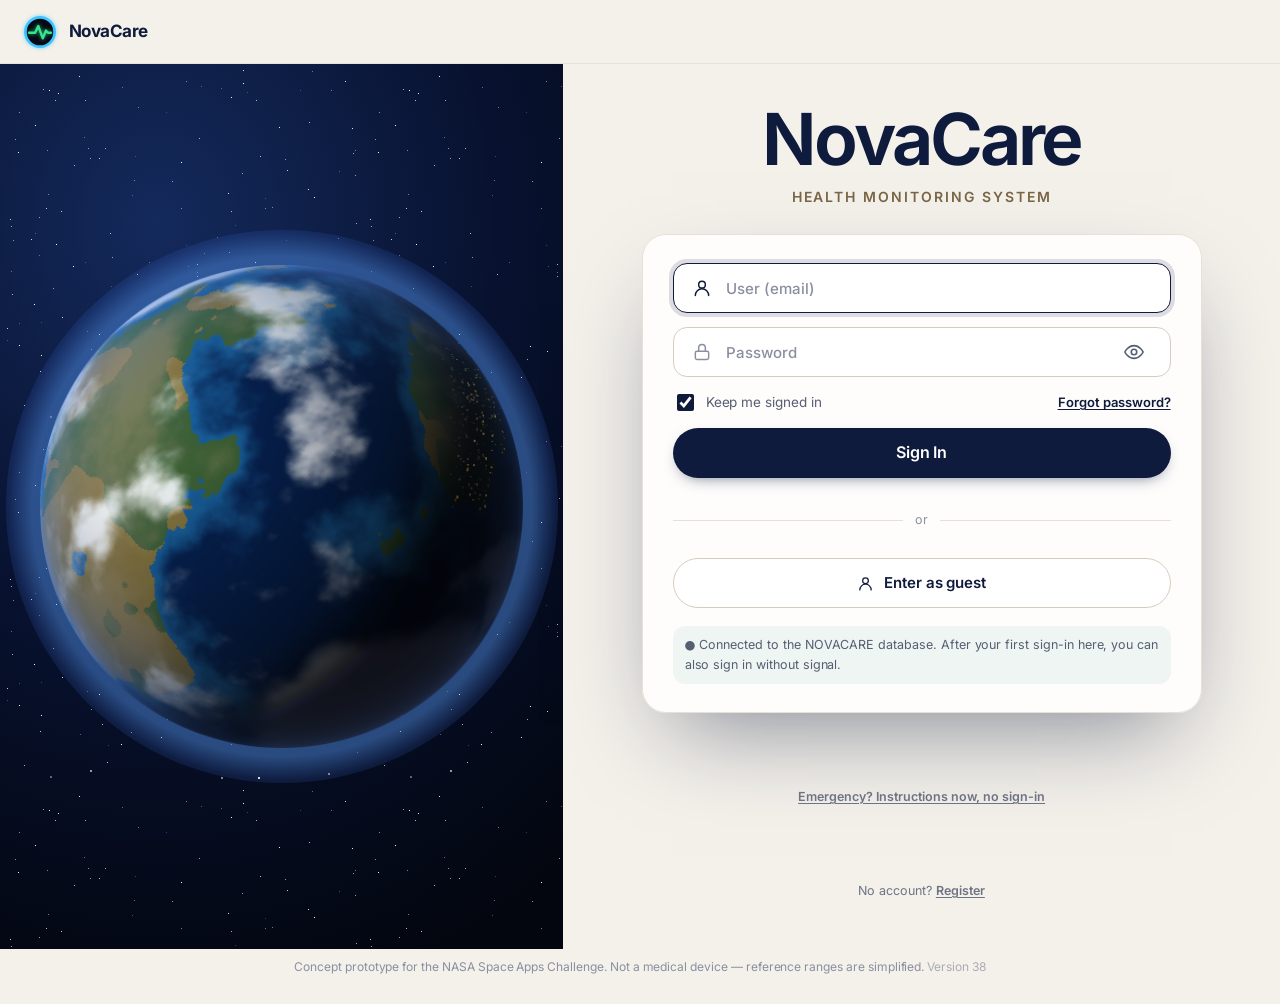
==== commit 5275757b: "Broader Questions answers and a spinning Earth on sign-in, version 38 - Knowledge base v1.1: 114 pro" ====
--- a/index.html
+++ b/index.html
@@ -18,7 +18,7 @@
   <header class="top" id="top"></header>
   <div id="banner"></div>
   <div class="shell"><nav id="nav" aria-label="Sections"></nav><main id="app" tabindex="-1"></main></div>
-  <footer class="foot">Concept prototype for the NASA Space Apps Challenge. Not a medical device — reference ranges are simplified. <span class="ver">Version 37</span></footer>
+  <footer class="foot">Concept prototype for the NASA Space Apps Challenge. Not a medical device — reference ranges are simplified. <span class="ver">Version 38</span></footer>
   <div id="modal" hidden></div>
   <div id="toast" role="status" aria-live="polite"></div>
   <script src="js/data.js"></script>
--- a/css/styles.css
+++ b/css/styles.css
@@ -1839,3 +1839,16 @@
   #sos-fab { min-height: 48px; width: 48px; padding: 0; justify-content: center; right: 12px; bottom: calc(12px + var(--navh, 0px)); }
   #sos-fab span { position: absolute; width: 1px; height: 1px; overflow: hidden; clip: rect(0 0 0 0); white-space: nowrap; }
 }
+
+/* sign-in: the Earth turning in space (drawn by js/earth.js) */
+.auth-photo.auth-earth { clip-path: none; overflow: hidden; display: grid; place-items: center; container-type: size;
+  background: var(--stars, none) 0 0 / 360px 360px repeat, radial-gradient(120% 90% at 28% 18%, #142a5c 0%, #081230 50%, #03060f 100%); }
+.auth-photo.auth-earth::after { content: none; }
+.earth-ball { position: relative; width: min(86cqw, 86cqh, 600px); aspect-ratio: 1; }
+.earth-ball::before { content: ""; position: absolute; inset: -7%; border-radius: 50%; pointer-events: none;
+  background: radial-gradient(circle, rgb(90 160 255 / 0.42) 64%, rgb(70 130 255 / 0.14) 70%, rgb(60 110 255 / 0) 76%); }
+.earth-spin { position: relative; display: block; width: 100%; height: 100%; opacity: 0; transform: scale(0.96); transition: opacity 1.4s ease, transform 1.4s ease; }
+.earth-spin.on { opacity: 1; transform: none; }
+@media (max-width: 760px) { .auth-photo.auth-earth { height: 210px; } }
+@media (max-width: 560px) { .auth-photo.auth-earth { height: 170px; max-height: none; } }
+@media (prefers-reduced-motion: reduce) { .earth-spin { transition: none; } }
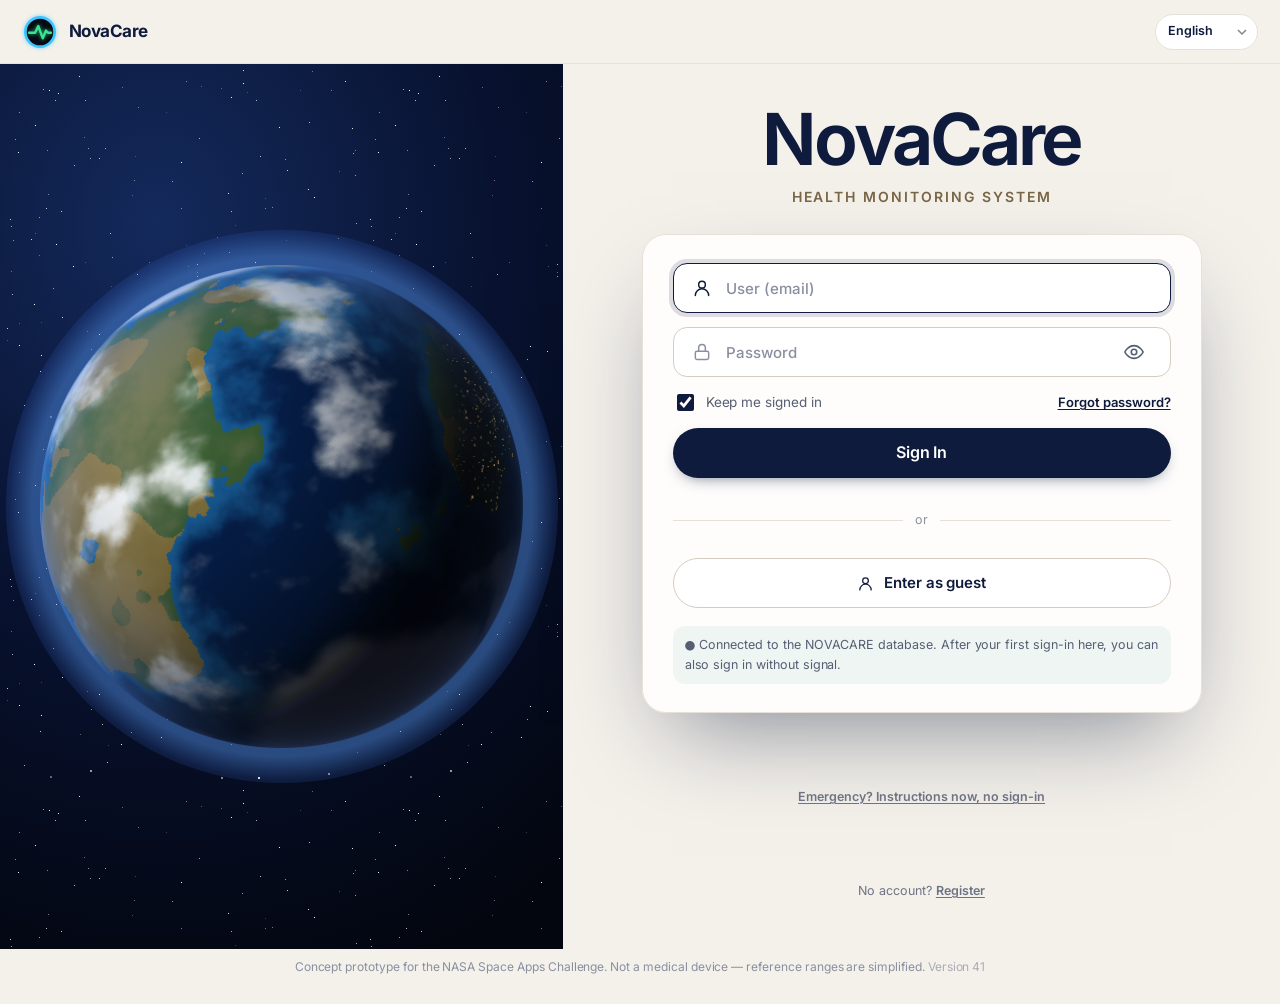
==== commit 57830303: "Mind as a psychological assistant, steady button hit areas, languages, version 41 - Mind: guided con" ====
--- a/index.html
+++ b/index.html
@@ -18,15 +18,24 @@
   <header class="top" id="top"></header>
   <div id="banner"></div>
   <div class="shell"><nav id="nav" aria-label="Sections"></nav><main id="app" tabindex="-1"></main></div>
-  <footer class="foot">Concept prototype for the NASA Space Apps Challenge. Not a medical device — reference ranges are simplified. <span class="ver">Version 38</span></footer>
+  <footer class="foot">Concept prototype for the NASA Space Apps Challenge. Not a medical device — reference ranges are simplified. <span class="ver">Version 41</span></footer>
   <div id="modal" hidden></div>
   <div id="toast" role="status" aria-live="polite"></div>
+  <script src="js/i18n.js"></script>
+  <script src="js/lang/ui-app.js"></script>
+  <script src="js/lang/ui-views.js"></script>
+  <script src="js/lang/ui-crew.js"></script>
+  <script src="js/lang/ui-data.js"></script>
+  <script src="js/lang/kb-med.js"></script>
+  <script src="js/lang/kb-wb.js"></script>
+  <script src="js/lang/kb-more.js"></script>
   <script src="js/data.js"></script>
   <script src="js/osdr.js"></script>
   <script src="js/icons.js"></script>
   <script src="js/art.js"></script>
   <script src="js/config.js"></script>
   <script src="js/vendor/supabase.js"></script>
+  <script src="js/photos.js"></script>
   <script src="js/auth.js"></script>
   <script src="js/engine.js"></script>
   <script src="js/crew.js"></script>
@@ -43,6 +52,8 @@
   <script src="js/earth.js"></script>
   <script src="js/coach.js"></script>
   <script src="js/insight.js"></script>
+  <script src="js/mind.js"></script>
+  <script src="js/lang/ui-mind.js"></script>
   <script src="js/app.js"></script>
 </body>
 </html>
--- a/css/styles.css
+++ b/css/styles.css
@@ -1300,7 +1300,7 @@
 /* surfaces with depth */
 body { background: var(--bg); }
 .card, .tile, .hl, .mcard, .jcard, .kpi, .crew-card, .vital { border-radius: var(--r); border: 1px solid var(--line); box-shadow: var(--sh-1); transition: box-shadow var(--t) var(--ease), transform var(--t) var(--ease), border-color var(--t-fast); }
-.card:hover, .vital:hover, .crew-card:hover, .mcard:hover { box-shadow: var(--sh-2); transform: translateY(-1px); }
+.card:hover, .vital:hover, .crew-card:hover, .mcard:hover { box-shadow: var(--sh-2); }
 .hero:hover, .lobby-hero:hover, .today:hover, .card.med:hover { transform: none; }
 .sheet { border-radius: 24px; box-shadow: var(--sh-3); }
 
@@ -1495,28 +1495,28 @@
   .qpair { grid-template-columns: 1fr; } .qpair > i { display: none; }
   .st-opts.faces button { min-height: 80px; font-size: 11.5px; } .st-opts.faces .st-face { font-size: 26px; }
   .quick .scale.qscale button { font-size: 10.5px; }
-}
+}
 .lobby-hero .ci-choice { background: rgba(255,255,255,0.08); border-color: rgba(255,255,255,0.2); color: #fff; backdrop-filter: blur(8px); }
 .lobby-hero .ci-choice small { color: rgba(255,255,255,0.72); }
 .lobby-hero .ci-choice > svg { color: #8fd3ff; } .lobby-hero .ci-choice.ok > svg { color: #6fe0a6; } .lobby-hero .ci-choice.skip > svg { color: rgba(255,255,255,0.6); }
-.lobby-hero .ci-choice .btn.quiet { color: #fff; background: rgba(255,255,255,0.1); }
+.lobby-hero .ci-choice .btn.quiet { color: #fff; background: rgba(255,255,255,0.1); }
 .quick .scale.qscale { grid-template-columns: none !important; grid-auto-flow: column !important; grid-auto-columns: minmax(0, 1fr) !important; gap: 4px; }
-@media (max-width: 520px) { .quick .scale.qscale button { padding: 6px 1px; min-height: 52px; overflow-wrap: anywhere; } }
+@media (max-width: 520px) { .quick .scale.qscale button { padding: 6px 1px; min-height: 52px; overflow-wrap: anywhere; } }
 /* sign-in: only sign in or guest; registering is a small link at the very bottom */
 .auth-h { font: 600 22px var(--serif); margin: 0; }
 .auth-switch { margin: 48px 0 0; text-align: center; font-size: 12.5px; color: var(--muted); opacity: 0.85; }
-.auth-switch .link { font-size: 12.5px; font-weight: 600; color: inherit; text-decoration: underline; text-underline-offset: 2px; background: none; border: 0; padding: 0; cursor: pointer; }
-.helpreq p.l2 { color: var(--c); margin: 0; }
+.auth-switch .link { font-size: 12.5px; font-weight: 600; color: inherit; text-decoration: underline; text-underline-offset: 2px; background: none; border: 0; padding: 0; cursor: pointer; }
+.helpreq p.l2 { color: var(--c); margin: 0; }
 /* lobby clock */
 .lobby-clock { display: flex; align-items: baseline; gap: 10px; margin: 0 0 10px; color: rgba(255,255,255,0.85); font-size: 13px; }
 .lobby-clock b { font: 600 22px var(--serif); color: #fff; letter-spacing: -0.01em; }
-.lobby-clock span { text-transform: capitalize; }
+.lobby-clock span { text-transform: capitalize; }
 /* predictions: plain summary first, the reasoning behind "Why" */
 .pred-why { font-size: 13px; color: var(--muted); }
 .pred-why > summary { cursor: pointer; width: max-content; font-weight: 600; color: var(--faint); }
 .pred-why[open] > summary { margin-bottom: 4px; }
-.pred-why p { margin: 4px 0 0; }
-.pred-do b { margin-right: 5px; }
+.pred-why p { margin: 4px 0 0; }
+.pred-do b { margin-right: 5px; }
 
 /* ---------- a call for help takes over the screen ---------- */
 #takeover { position: fixed; inset: 0; z-index: 1000; display: grid; place-items: center; padding: 16px; background: rgba(120, 10, 18, 0.92); backdrop-filter: blur(6px); animation: to-pulse 1.6s ease-in-out infinite; }
@@ -1598,7 +1598,7 @@
 .cm-blood svg { width: 12px; height: 12px; color: var(--sos); }
 .crew-med dl { margin: 0; display: grid; gap: 4px; }
 .cm-row { display: grid; grid-template-columns: 86px 1fr; gap: 8px; align-items: baseline; }
-.cm-row dt { color: var(--muted); font-size: 12px; } .cm-row dd { margin: 0; }
+.cm-row dt { color: var(--muted); font-size: 12px; } .cm-row dd { margin: 0; }
 
 /* ---------- mission day progress (home) ---------- */
 .day-prog { display: grid; gap: 8px; max-width: 520px; margin: 4px 0 14px; color: rgba(255,255,255,0.85); }
@@ -1629,8 +1629,8 @@
 .guide .gd li > .btn { grid-column: 2; justify-self: start; }
 .gd-n { width: 28px; height: 28px; border-radius: 50%; display: grid; place-content: center; background: var(--brand); color: var(--on-brand); font-weight: 700; font-size: 13px; }
 .guide .gd b { display: flex; align-items: center; gap: 6px; font-size: 14.5px; } .guide .gd b svg { width: 16px; height: 16px; }
-.guide .gd p { margin: 3px 0 0; font-size: 13px; color: var(--muted); }
-@media (max-width: 1023px) { #sos-fab { bottom: calc(var(--navh, 76px) + 12px + env(safe-area-inset-bottom)); right: 12px; } }
+.guide .gd p { margin: 3px 0 0; font-size: 13px; color: var(--muted); }
+@media (max-width: 1023px) { #sos-fab { bottom: calc(var(--navh, 76px) + 12px + env(safe-area-inset-bottom)); right: 12px; } }
 
 /* ---------- Home: the cards are windows onto one Earth (js/earth.js) ---------- */
 .space {
@@ -1659,8 +1659,8 @@
 .kv-ic svg { width: 16px; height: 16px; }
 .kv-l { font-size: 13px; color: var(--muted); }
 .kv-v { grid-row: span 2; font-size: 17px; font-weight: 650; color: var(--ink); white-space: nowrap; } .kv-v small { font-size: 11.5px; color: var(--muted); font-weight: 500; }
-.kv-s { display: flex; align-items: center; gap: 6px; font-size: 12px; color: var(--c); font-weight: 600; }
-.kv-ic { grid-column: 1; grid-row: 1 / 3; } .kv-l { grid-column: 2; grid-row: 1; } .kv-s { grid-column: 2; grid-row: 2; } .kv-v { grid-column: 3; grid-row: 1 / 3; }
+.kv-s { display: flex; align-items: center; gap: 6px; font-size: 12px; color: var(--c); font-weight: 600; }
+.kv-ic { grid-column: 1; grid-row: 1 / 3; } .kv-l { grid-column: 2; grid-row: 1; } .kv-s { grid-column: 2; grid-row: 2; } .kv-v { grid-column: 3; grid-row: 1 / 3; }
 
 /* =====================================================================================
    Phones and tablets
@@ -1711,7 +1711,7 @@
   .sheet > header { padding: calc(14px + env(safe-area-inset-top)) 16px 12px; }
   .sheet-b { padding: 14px 16px 18px; }
   .sheet > footer { padding: 12px 16px calc(14px + env(safe-area-inset-bottom)); }
-}
+}
 
 /* ---------- improvement coach ---------- */
 .coach .coach-list { list-style: none; margin: 0; padding: 0; display: grid; gap: 10px; grid-template-columns: repeat(auto-fit, minmax(260px, 1fr)); }
@@ -1749,8 +1749,8 @@
   .crew-grid { grid-template-columns: repeat(2, minmax(0, 1fr)); }
   .lobby-grid { grid-template-columns: minmax(0, 1fr); }
   .coach .coach-list { grid-template-columns: repeat(2, minmax(0, 1fr)); }
-}
-@media (max-width: 760px) { .guide .gd p { display: none; } .guide .gd li { align-items: center; } .guide .gd li > .btn { grid-column: auto; } .guide .gd li { grid-template-columns: auto 1fr auto; } }
+}
+@media (max-width: 760px) { .guide .gd p { display: none; } .guide .gd li { align-items: center; } .guide .gd li > .btn { grid-column: auto; } .guide .gd li { grid-template-columns: auto 1fr auto; } }
 
 /* ---------- logo: cyan ring, green heartbeat ---------- */
 .brand .logo { width: 36px !important; height: 36px !important; overflow: visible; }
@@ -1852,3 +1852,148 @@
 @media (max-width: 760px) { .auth-photo.auth-earth { height: 210px; } }
 @media (max-width: 560px) { .auth-photo.auth-earth { height: 170px; max-height: none; } }
 @media (prefers-reduced-motion: reduce) { .earth-spin { transition: none; } }
+
+/* language menu (top bar and sign-in) */
+.lang-pick { position: relative; display: inline-flex; align-items: center; }
+.lang-pick select { appearance: none; -webkit-appearance: none; font: 600 12.5px/1 var(--sans, inherit); color: var(--ink); background: var(--surface, #fff) url("data:image/svg+xml,%3Csvg xmlns='http://www.w3.org/2000/svg' width='10' height='6'%3E%3Cpath d='M1 1l4 4 4-4' fill='none' stroke='%23888' stroke-width='1.5'/%3E%3C/svg%3E") right 10px center no-repeat;
+  border: 1px solid var(--line, #ddd); border-radius: 999px; padding: 8px 26px 8px 12px; min-height: 36px; cursor: pointer; }
+.lang-pick select:focus-visible { outline: 2px solid var(--brand, #0f1b3d); outline-offset: 2px; }
+body.signed-out #top .top-r { margin-left: auto; }
+.lp-code { display: none; }
+@media (max-width: 760px) {
+  .lang-pick { width: 40px; height: 34px; border: 1px solid var(--line, #ddd); border-radius: 999px; background: var(--surface, #fff); justify-content: center; flex: none; }
+  .lp-code { display: block; font: 700 12px/1 var(--sans, inherit); color: var(--ink); }
+  .lang-pick select { position: absolute; inset: 0; width: 100%; height: 100%; opacity: 0; padding: 0; min-height: 0; }
+}
+
+/* ---------- Mind: psychological support (js/mind.js) ---------- */
+.mind { display: grid; gap: 16px; }
+.mind-why { margin: 0 0 10px; padding-left: 18px; display: grid; gap: 4px; font-size: 14px; }
+.mind-scores { display: grid; grid-template-columns: repeat(2, minmax(0, 1fr)); gap: 10px; margin: 8px 0 10px; }
+.mscore { display: grid; gap: 2px; padding: 12px 14px; border-radius: 14px; background: var(--surface-2); border: 1px solid var(--line); }
+.mscore span { font-size: 12.5px; font-weight: 600; color: var(--muted); }
+.mscore b { font-size: 30px; line-height: 1.1; color: var(--c, var(--ink)); }
+.mscore small { font-size: 11.5px; color: var(--faint); } .mscore em { font-style: normal; font-weight: 600; font-size: 13px; color: var(--c, var(--ink)); }
+.mind-next { padding: 12px 14px; border-radius: 12px; background: var(--surface-2); border-left: 4px solid var(--c, var(--line-strong)); margin: 4px 0 12px; }
+.mind-req { margin-top: 14px; padding-top: 12px; border-top: 1px solid var(--line); font-size: 14px; }
+.mind-req ul { margin: 6px 0 0; padding-left: 18px; }
+.mind-sheet .sheet-b { display: grid; grid-template-columns: minmax(0, 1fr); gap: 12px; }
+.mind-sheet h3.mp-t { font: 600 22px/1.25 var(--serif, inherit); text-transform: none; letter-spacing: 0; color: var(--ink); margin: 0; }
+.mind-sheet p { margin: 0; }
+.mq { display: grid; gap: 8px; padding: 12px 0; border-bottom: 1px solid var(--line); }
+.mq p { font-weight: 600; }
+.mq-opts { display: grid; grid-template-columns: repeat(4, minmax(0, 1fr)); gap: 6px; }
+.mq-opts.five { grid-template-columns: repeat(5, minmax(0, 1fr)); }
+.mq-opts button { font: 600 12.5px/1.25 var(--sans, inherit); padding: 9px 6px; min-height: 44px; border-radius: 10px; border: 1px solid var(--line-strong); background: var(--surface); color: var(--ink); cursor: pointer; }
+.mq-opts button.on { background: var(--brand); color: var(--on-brand); border-color: var(--brand); }
+.mp-steps { display: flex; gap: 6px; }
+.mp-steps button { width: 34px; height: 34px; border-radius: 50%; border: 1px solid var(--line-strong); background: var(--surface); color: var(--ink); font-weight: 700; cursor: pointer; }
+.mp-steps button.done { background: var(--ok); border-color: var(--ok); color: #fff; }
+.mp-steps button.on { box-shadow: 0 0 0 3px var(--brand-soft); border-color: var(--brand); }
+.mp-do { padding: 14px; border-radius: 14px; background: var(--surface-2); border: 1px solid var(--line); display: grid; gap: 8px; }
+.mp-l { font-weight: 600; font-size: 14px; }
+.mp-checks { display: grid; gap: 8px; } .mp-checks label { display: flex; gap: 10px; align-items: flex-start; font-size: 14px; cursor: pointer; }
+.mp-checks input { width: 18px; height: 18px; margin-top: 2px; flex: none; }
+.mind-cmp { display: flex; gap: 12px; align-items: end; flex-wrap: wrap; padding: 12px 14px; border-radius: 12px; background: var(--brand-soft); }
+.mind-cmp div { display: grid; } .mind-cmp span { font-size: 12px; color: var(--muted); } .mind-cmp b { font-size: 26px; } .mind-cmp small { color: var(--muted); }
+/* Window to Earth */
+.earth-window { position: fixed; inset: 0; z-index: 900; display: grid; place-items: center; overflow: hidden; color: #fff;
+  background: var(--stars, none) 0 0 / 360px 360px repeat, radial-gradient(120% 90% at 50% 30%, #142a5c 0%, #081230 50%, #03060f 100%); }
+.earth-window > .x { position: absolute; top: calc(14px + env(safe-area-inset-top)); right: 14px; z-index: 3; color: #fff; background: rgb(255 255 255 / 0.12); border: 0; width: 40px; height: 40px; border-radius: 50%; display: grid; place-items: center; cursor: pointer; }
+.earth-window > .x svg { width: 18px; height: 18px; }
+.ew-ball { position: absolute; width: min(78vmin, 640px); aspect-ratio: 1; top: 50%; left: 50%; transform: translate(-50%, -50%); }
+.ew-over { position: relative; z-index: 2; width: min(92vw, 460px); display: grid; justify-items: center; gap: 12px; text-align: center; }
+.ew-card { background: rgb(6 12 30 / 0.72); -webkit-backdrop-filter: blur(10px); backdrop-filter: blur(10px); border: 1px solid rgb(255 255 255 / 0.14); border-radius: 22px; padding: 22px; display: grid; gap: 12px; }
+.ew-card h3 { font: 600 24px/1.2 var(--serif, inherit); text-transform: none; letter-spacing: 0; color: #fff; margin: 0; }
+.ew-card p { margin: 0; color: rgb(255 255 255 / 0.85); } .ew-card .muted { color: rgb(255 255 255 / 0.65); }
+.ew-card .mq-opts button { background: rgb(255 255 255 / 0.08); color: #fff; border-color: rgb(255 255 255 / 0.25); }
+.ew-card .mq-opts button.on { background: #fff; color: #0b2a8f; }
+.ew-res { font-weight: 700; }
+.btnrow.center { justify-content: center; }
+.btn.light { color: #fff; border-color: rgb(255 255 255 / 0.4); background: rgb(255 255 255 / 0.08); }
+.ew-guide { display: grid; place-items: center; gap: 6px; }
+.ew-ring { width: min(56vmin, 420px); aspect-ratio: 1; border-radius: 50%; border: 2px solid rgb(160 200 255 / 0.8); box-shadow: 0 0 40px rgb(110 170 255 / 0.45), inset 0 0 40px rgb(110 170 255 / 0.25); transform: scale(0.72); transition: transform 4s ease-in-out; grid-area: 1 / 1; }
+.ew-ring.in { transform: scale(1); } .ew-ring.hold { transform: scale(1); } .ew-ring.out { transform: scale(0.72); }
+.ew-word { grid-area: 1 / 1; font: 600 clamp(26px, 5vw, 40px)/1.1 var(--serif, inherit); text-shadow: 0 2px 18px rgb(0 0 0 / 0.6); margin: 0; }
+.ew-left { font-variant-numeric: tabular-nums; color: rgb(255 255 255 / 0.75); margin: 6px 0 0; }
+@media (max-width: 760px) {
+  .mq-opts { grid-template-columns: repeat(2, minmax(0, 1fr)); }
+  .mq-opts.five { grid-template-columns: repeat(5, minmax(0, 1fr)); }
+  .mq-opts.five:not(.calm-rate) { grid-template-columns: minmax(0, 1fr); }
+}
+/* Mind uses the same parts as the rest of the app (.card-h, .tasks rows, .mq-opts, .ask-sug chips).
+   No hover movement anywhere here: a button that shifts under the cursor loses clicks at its edges. */
+.mind .card-h h2 { display: flex; align-items: center; gap: 8px; } .mind .card-h h2 .ic { width: 18px; height: 18px; }
+.mind-now > p { margin: -6px 0 14px; max-width: 70ch; }
+.mind-now .btnrow { margin-top: 14px; }
+.mood-opts button { display: inline-flex; align-items: center; justify-content: center; gap: 8px; }
+.mdot { width: 10px; height: 10px; border-radius: 50%; flex: none; background: var(--c); }
+.mdot.m1 { --c: var(--crit); } .mdot.m2 { --c: var(--alert); } .mdot.m3 { --c: var(--warn); } .mdot.m4 { --c: var(--ok); } .mdot.m5 { --c: var(--brand); }
+.mq-opts button.on .mdot { box-shadow: 0 0 0 2px var(--on-brand); }
+.mind-rows { margin: 12px 0 0; }
+.mind-rows .box.mind-ic { width: 36px; height: 36px; border: 0; border-radius: 10px; background: var(--brand-soft); color: var(--brand-ink); }
+.mind-rows .box.mind-ic .ic { width: 18px; height: 18px; stroke-width: 1.8; }
+.mind-rows .t-main { min-width: 0; } .mind-rows .t-main small { overflow-wrap: anywhere; }
+.mind-rows .t-side { flex: none; white-space: nowrap; } .mind-rows .t-side em { white-space: normal; max-width: 130px; }
+.mind-rows .fin .t-side { color: var(--ok); } .mind-rows .going button { border-color: var(--line-strong); }
+.mind-sub { font-size: 12px; font-weight: 650; letter-spacing: 0.06em; text-transform: uppercase; color: var(--muted); margin: 16px 0 0; }
+.ms-block { padding: 14px 0; border-top: 1px solid var(--line); display: grid; gap: 6px; } .card-h + .ms-block { border-top: 0; padding-top: 0; }
+.ms-block .mind-sub { margin: 0; } .ms-block p { margin: 0; } .ms-block .btn { justify-self: start; }
+.ms-level { display: flex; align-items: center; gap: 8px; font: 600 19px/1.25 var(--serif); color: var(--c, var(--ink)); }
+.ms-level .dot { width: 10px; height: 10px; border-radius: 50%; background: var(--c, var(--none)); flex: none; }
+.ms-block .mind-why { margin: 0; }
+.ms-block .mind-scores { margin: 2px 0; }
+.ms-big { font: 700 34px/1.1 var(--serif); margin: 0 0 4px; } .ms-big small { font-size: 15px; color: var(--muted); margin-left: 2px; }
+.calm-list { margin: 0; }
+/* the conversation, writing, journal and talk sheets */
+.mind-chat { width: min(680px, 100%); }
+.mind-chat header .btn.quiet { margin-left: auto; white-space: nowrap; }
+.mind-chat .chat { max-height: min(56vh, 520px); padding: 4px 2px 8px; }
+.mind-chat .chat .q { white-space: pre-wrap; overflow-wrap: anywhere; }
+.mind-chat .chat .a.crisis { border-color: var(--crit); border-width: 2px; }
+.mind-chat .chat .mood-opts { margin-top: 4px; }
+.mind-chat textarea { resize: vertical; min-height: 48px; }
+.mind-tools button { display: inline-flex; align-items: center; gap: 6px; min-height: 36px; color: var(--ink); font-weight: 600; cursor: pointer; }
+.mind-tools button .ic, .mind-sheet .ask-sug .ic { width: 15px; height: 15px; }
+.mind-tools button.sos { background: var(--sos); color: #fff; border-color: var(--sos); }
+.mind-sheet .ask-sug button { min-height: 36px; padding: 7px 13px; cursor: pointer; color: var(--ink); }
+.mind-sheet .ask-sug button.on { color: var(--on-brand); }
+.wr-area { min-height: 180px; resize: vertical; font-size: 15px; line-height: 1.55; }
+.wr-area.rel { border-style: dashed; }
+.wr-done { display: grid; justify-items: center; text-align: center; gap: 8px; padding: 12px 0; }
+.wr-done > .ic { width: 36px; height: 36px; color: var(--ok); }
+.wr-done h3 { margin: 0; font: 600 22px/1.2 var(--serif, inherit); text-transform: none; letter-spacing: 0; color: var(--ink); } .wr-done p { max-width: 46ch; }
+.jr-list { list-style: none; margin: 0; padding: 0; display: grid; gap: 8px; max-height: 60vh; overflow-y: auto; }
+.jr-list li { padding: 13px 14px; border-radius: 14px; background: var(--surface-2); display: grid; gap: 6px; }
+.jr-list header { display: flex; gap: 8px; align-items: center; flex-wrap: wrap; } .jr-list header small { color: var(--faint); margin-right: auto; }
+.jr-feel { display: flex; flex-wrap: wrap; gap: 4px; } .jr-feel span { font-size: 11.5px; padding: 2px 8px; border-radius: 99px; background: var(--brand-soft); color: var(--brand-ink); }
+.jr-x { color: var(--muted); font-size: 14px; white-space: pre-wrap; overflow-wrap: anywhere; }
+/* the floating Help button never covers a Mind sheet's own buttons (they carry their own help) */
+body:has(#modal:not([hidden]) .mind-sheet) #sos-fab, body:has(#modal:not([hidden]) .earth-window) #sos-fab { display: none; }
+@media (max-width: 760px) {
+  .mq-opts.five.mood-opts { grid-template-columns: repeat(5, minmax(0, 1fr)); }
+  .mood-opts button { flex-direction: column; gap: 4px; font-size: 11.5px; padding: 8px 2px; }
+  .mind-now .btnrow .btn { flex: 1 1 100%; }
+  .mind-rows .t-side em { display: none; }
+  .mind .btn.sm, .mind-sheet .btn.sm { min-height: 40px; } /* comfortable touch targets */
+}
+@media (prefers-reduced-motion: reduce) { .ew-ring { transition: none; } }
+/* narrow phones: the top bar keeps every button (language, reminders, sync, mission day, account) on one line */
+@media (max-width: 430px) {
+  #top { padding-left: 12px; padding-right: 12px; }
+  #topr { gap: 6px; }
+  #topr .chip.sync { font-size: 0; gap: 0; padding-left: 9px; padding-right: 9px; }
+  #topr .chip.sync svg { width: 16px; height: 16px; }
+}
+
+/* Home cards: the turning Earth drawn behind each card (js/earth.js); the still picture shows until it is ready */
+.space { position: relative; isolation: isolate; }
+.space-bg { position: absolute; inset: 0; width: 100%; height: 100%; z-index: -1; border-radius: inherit; pointer-events: none; opacity: 0; transition: opacity 1.2s ease; }
+.space-bg.on { opacity: 1; }
+/* light / dark switch: available on phones too (it was hidden with the other secondary chips) */
+#topr .chip[data-act="theme"] { display: inline-flex !important; }
+
+/* Steady hit areas: hover may change colour, border or shadow, but never moves a button or a card,
+   so the pointer can never slip off the edge of what it is about to click. */
+.mcard:hover, .mcard:active, .jcard:hover, .hl:hover, .ov-ind button:hover, .la:hover, .card:hover, .vital:hover, .crew-card:hover { transform: none; }
+main { padding-bottom: 96px; }
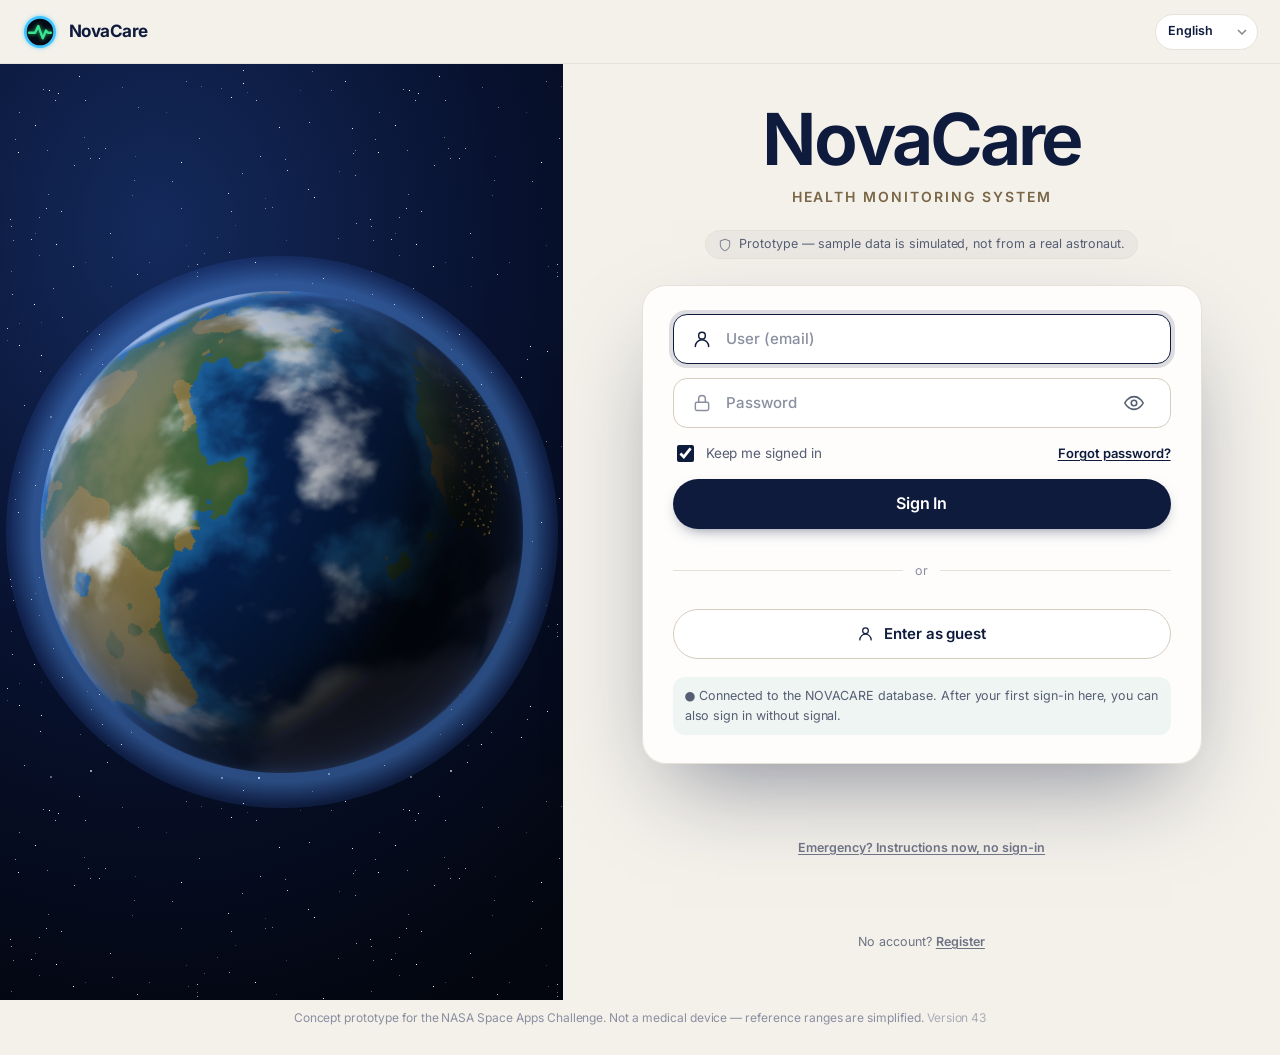
==== commit 3b449786: "Guest with sample data, prototype notice, English first, sources and references, version 43 - The gu" ====
--- a/index.html
+++ b/index.html
@@ -18,7 +18,7 @@
   <header class="top" id="top"></header>
   <div id="banner"></div>
   <div class="shell"><nav id="nav" aria-label="Sections"></nav><main id="app" tabindex="-1"></main></div>
-  <footer class="foot">Concept prototype for the NASA Space Apps Challenge. Not a medical device — reference ranges are simplified. <span class="ver">Version 41</span></footer>
+  <footer class="foot">Concept prototype for the NASA Space Apps Challenge. Not a medical device — reference ranges are simplified. <span class="ver">Version 43</span></footer>
   <div id="modal" hidden></div>
   <div id="toast" role="status" aria-live="polite"></div>
   <script src="js/i18n.js"></script>
--- a/css/styles.css
+++ b/css/styles.css
@@ -1997,3 +1997,7 @@
    so the pointer can never slip off the edge of what it is about to click. */
 .mcard:hover, .mcard:active, .jcard:hover, .hl:hover, .ov-ind button:hover, .la:hover, .card:hover, .vital:hover, .crew-card:hover { transform: none; }
 main { padding-bottom: 96px; }
+
+/* sign-in: a quiet line saying this is a prototype with simulated data */
+.proto-note { display: inline-flex; align-items: center; justify-content: center; gap: 7px; align-self: center; margin: -4px auto 0; padding: 5px 12px; border-radius: 999px; font-size: 12.5px; line-height: 1.35; color: var(--muted); background: color-mix(in srgb, var(--ink) 4%, transparent); border: 1px solid var(--line); max-width: min(560px, 100%); text-align: center; }
+.proto-note svg { width: 14px; height: 14px; flex: none; opacity: 0.7; }
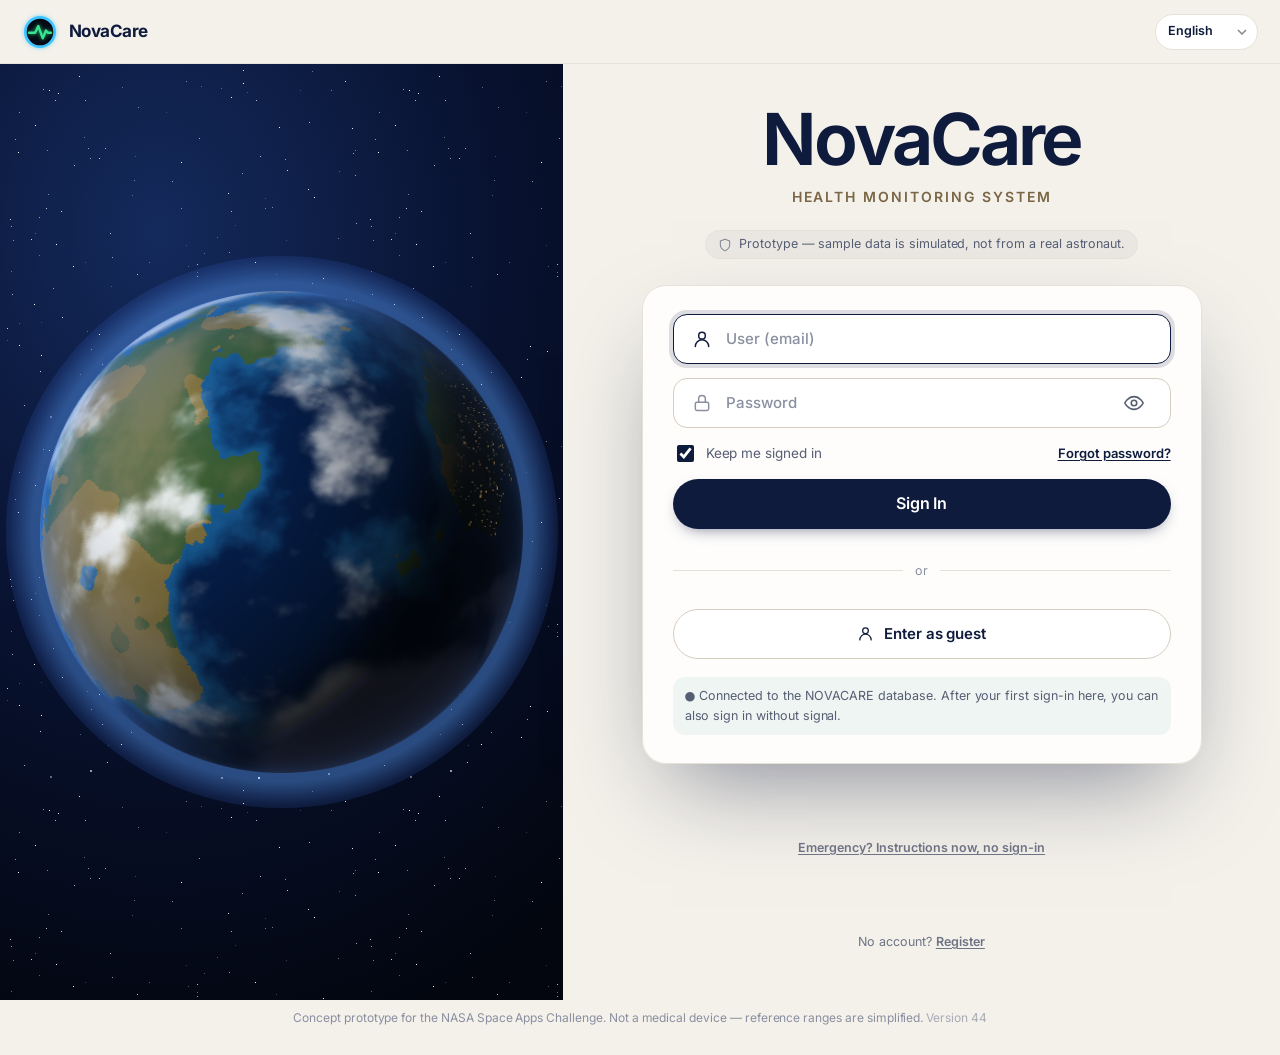
==== commit 6a1260a9: "Guests see sample readings for crewmates who have not logged data yet, version 44 In guest mode, a r" ====
--- a/index.html
+++ b/index.html
@@ -18,7 +18,7 @@
   <header class="top" id="top"></header>
   <div id="banner"></div>
   <div class="shell"><nav id="nav" aria-label="Sections"></nav><main id="app" tabindex="-1"></main></div>
-  <footer class="foot">Concept prototype for the NASA Space Apps Challenge. Not a medical device — reference ranges are simplified. <span class="ver">Version 43</span></footer>
+  <footer class="foot">Concept prototype for the NASA Space Apps Challenge. Not a medical device — reference ranges are simplified. <span class="ver">Version 44</span></footer>
   <div id="modal" hidden></div>
   <div id="toast" role="status" aria-live="polite"></div>
   <script src="js/i18n.js"></script>
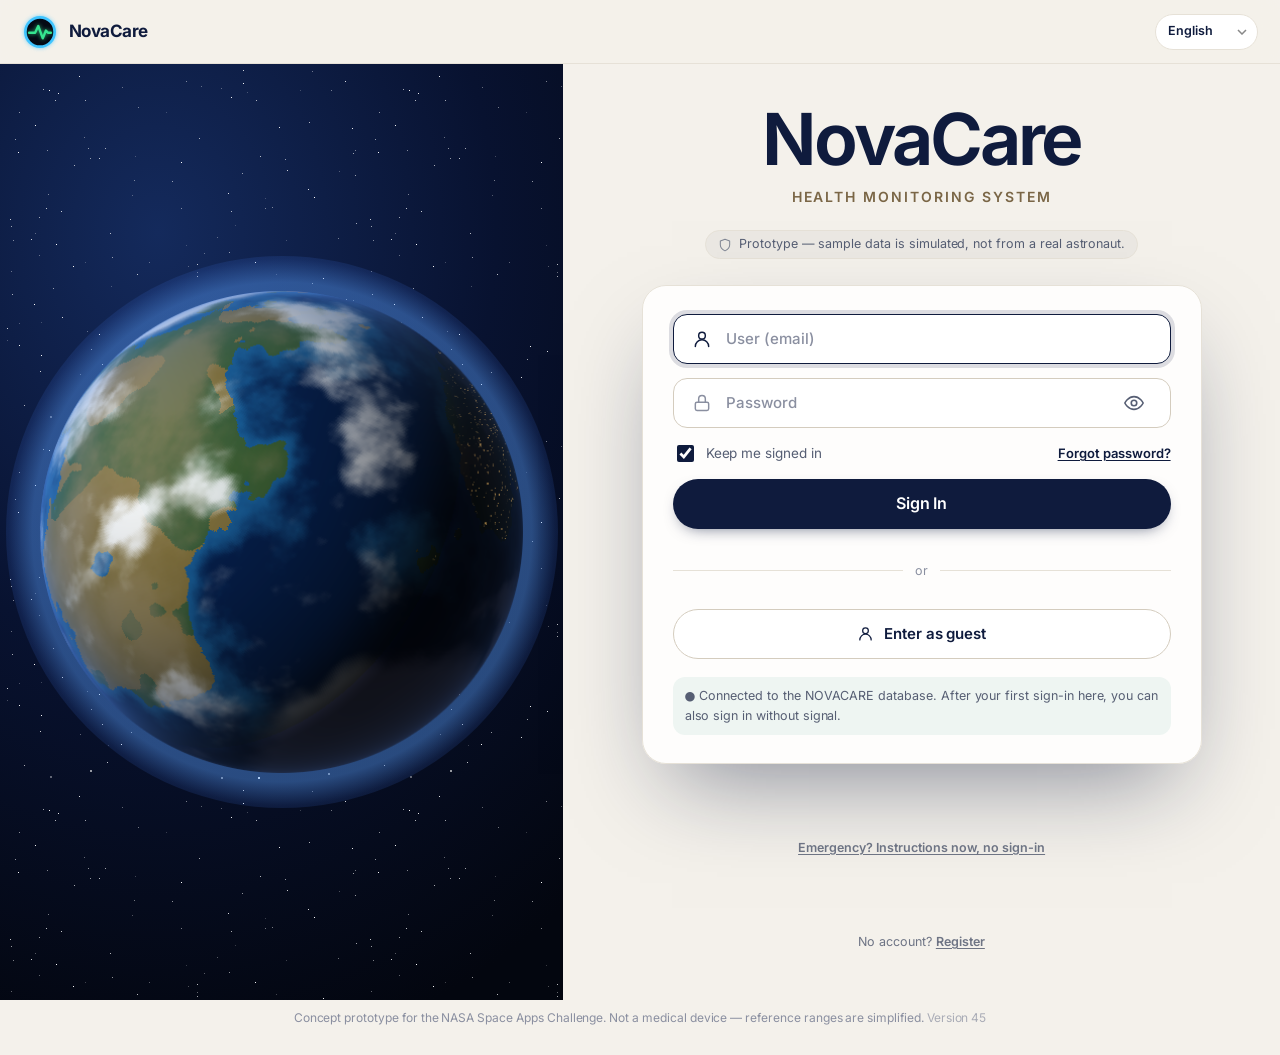
==== commit 72628e46: "Show each crewmate once, version 45 Someone with two accounts under the same name is shown once, usi" ====
--- a/index.html
+++ b/index.html
@@ -18,7 +18,7 @@
   <header class="top" id="top"></header>
   <div id="banner"></div>
   <div class="shell"><nav id="nav" aria-label="Sections"></nav><main id="app" tabindex="-1"></main></div>
-  <footer class="foot">Concept prototype for the NASA Space Apps Challenge. Not a medical device — reference ranges are simplified. <span class="ver">Version 44</span></footer>
+  <footer class="foot">Concept prototype for the NASA Space Apps Challenge. Not a medical device — reference ranges are simplified. <span class="ver">Version 45</span></footer>
   <div id="modal" hidden></div>
   <div id="toast" role="status" aria-live="polite"></div>
   <script src="js/i18n.js"></script>
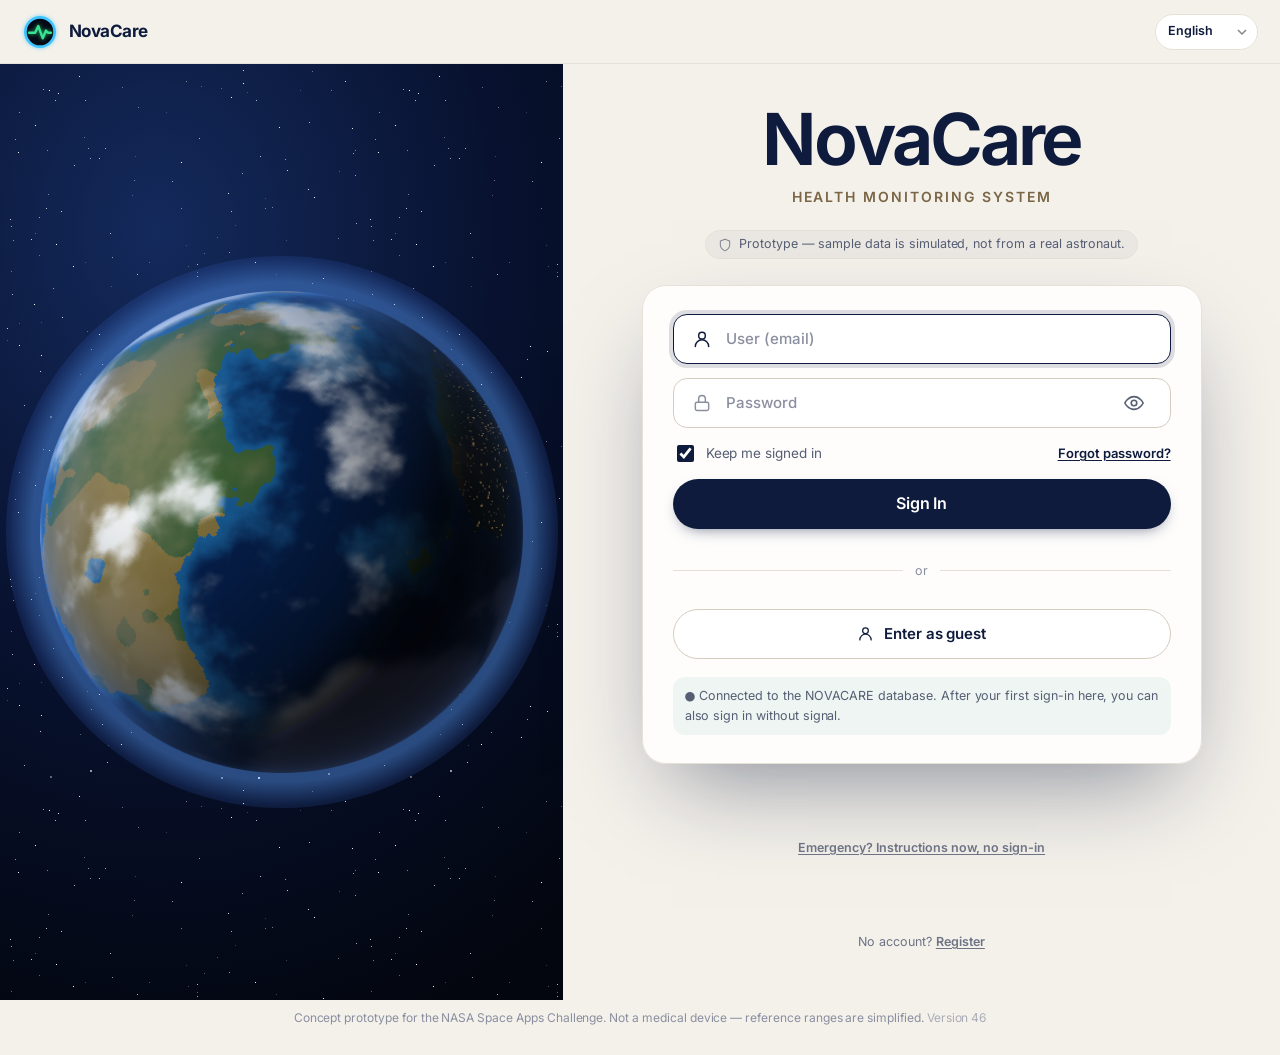
==== commit 9076f146: "Questions suggests "Can I take amoxicillin?" instead of naming someone not on the crew, version 46 C" ====
--- a/index.html
+++ b/index.html
@@ -18,7 +18,7 @@
   <header class="top" id="top"></header>
   <div id="banner"></div>
   <div class="shell"><nav id="nav" aria-label="Sections"></nav><main id="app" tabindex="-1"></main></div>
-  <footer class="foot">Concept prototype for the NASA Space Apps Challenge. Not a medical device — reference ranges are simplified. <span class="ver">Version 45</span></footer>
+  <footer class="foot">Concept prototype for the NASA Space Apps Challenge. Not a medical device — reference ranges are simplified. <span class="ver">Version 46</span></footer>
   <div id="modal" hidden></div>
   <div id="toast" role="status" aria-live="polite"></div>
   <script src="js/i18n.js"></script>
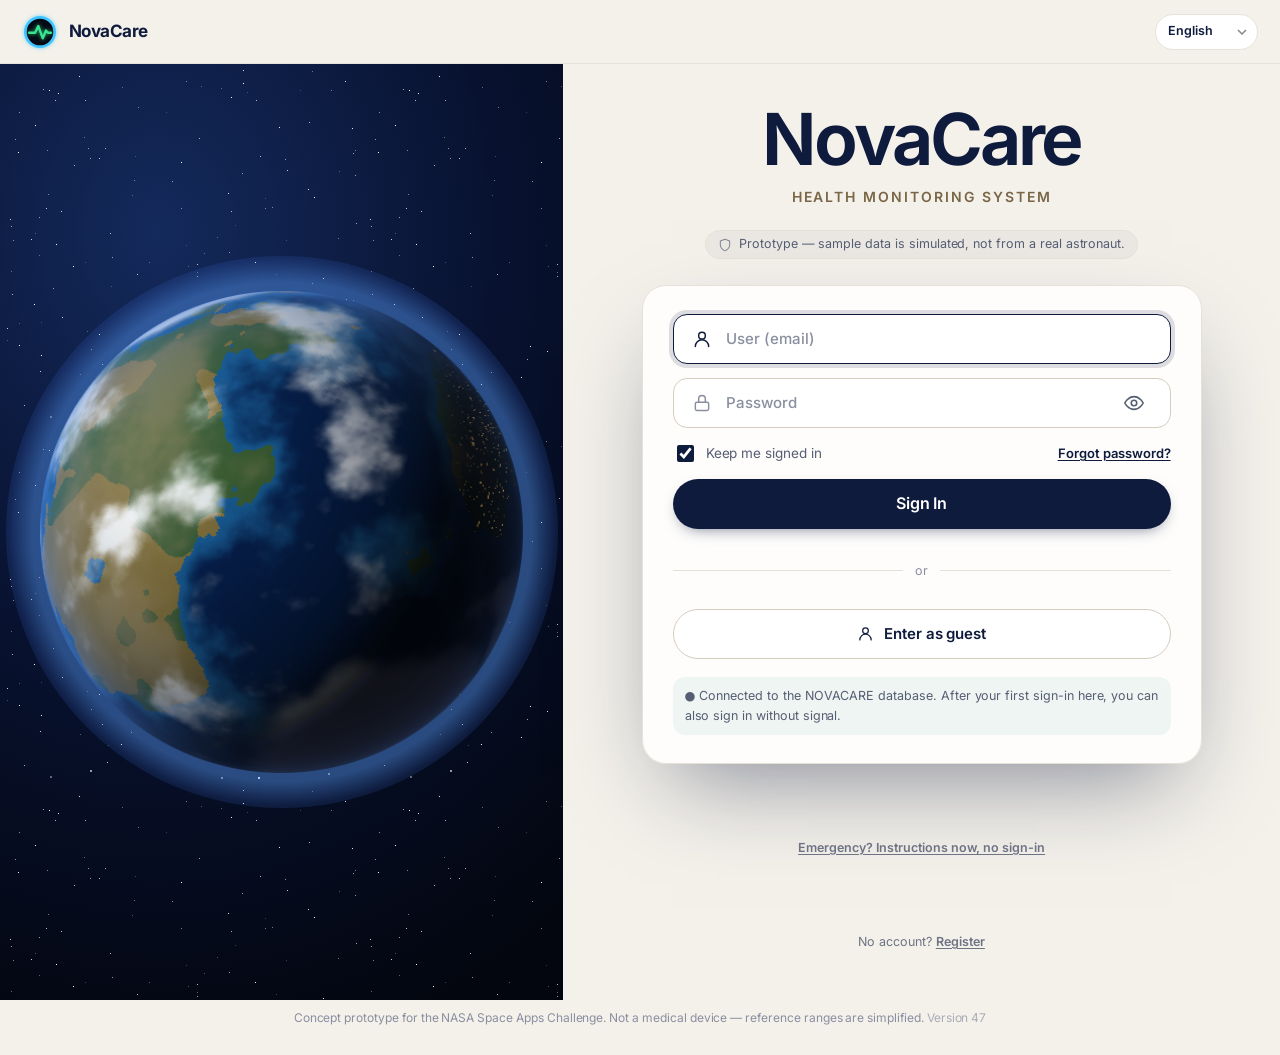
==== commit 8da220a4: "Medicine answers fully in the asker's language, guest ship stocked, version 47 - Medicine names, all" ====
--- a/index.html
+++ b/index.html
@@ -18,7 +18,7 @@
   <header class="top" id="top"></header>
   <div id="banner"></div>
   <div class="shell"><nav id="nav" aria-label="Sections"></nav><main id="app" tabindex="-1"></main></div>
-  <footer class="foot">Concept prototype for the NASA Space Apps Challenge. Not a medical device — reference ranges are simplified. <span class="ver">Version 46</span></footer>
+  <footer class="foot">Concept prototype for the NASA Space Apps Challenge. Not a medical device — reference ranges are simplified. <span class="ver">Version 47</span></footer>
   <div id="modal" hidden></div>
   <div id="toast" role="status" aria-live="polite"></div>
   <script src="js/i18n.js"></script>
